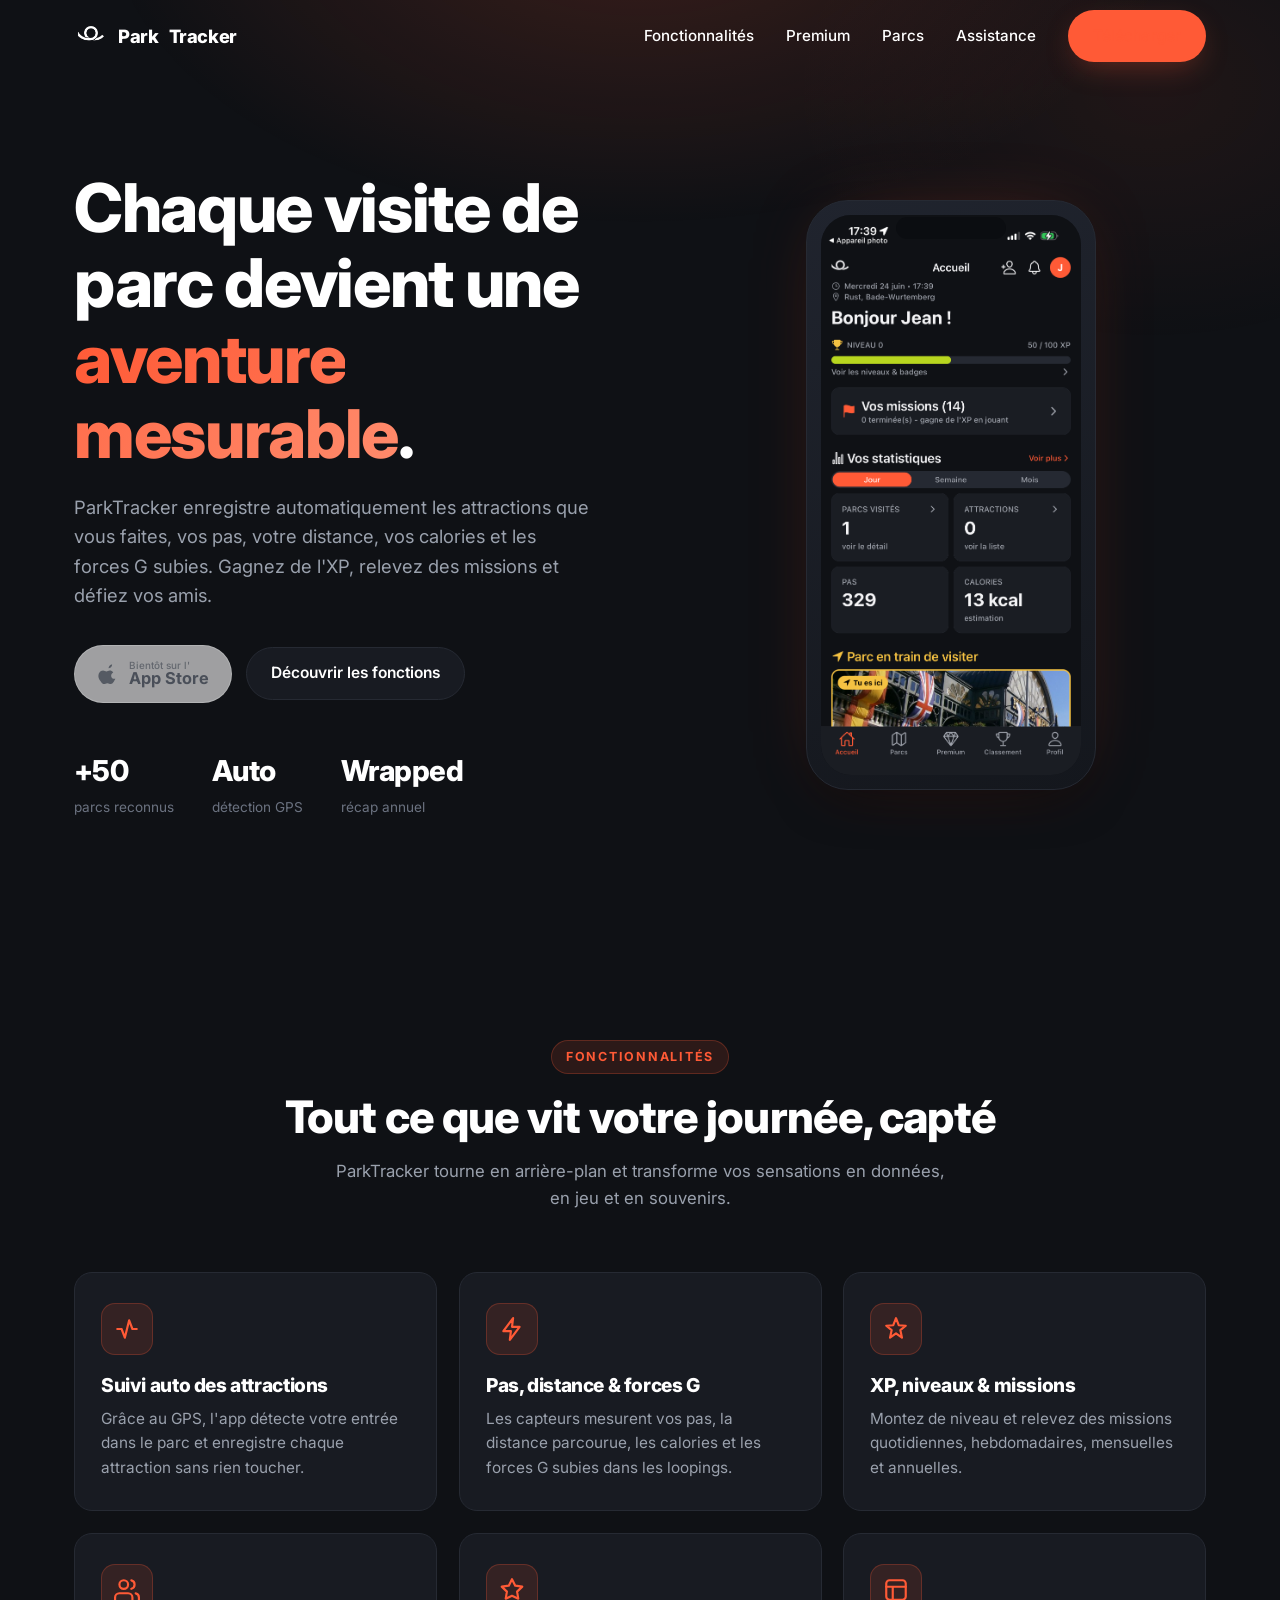
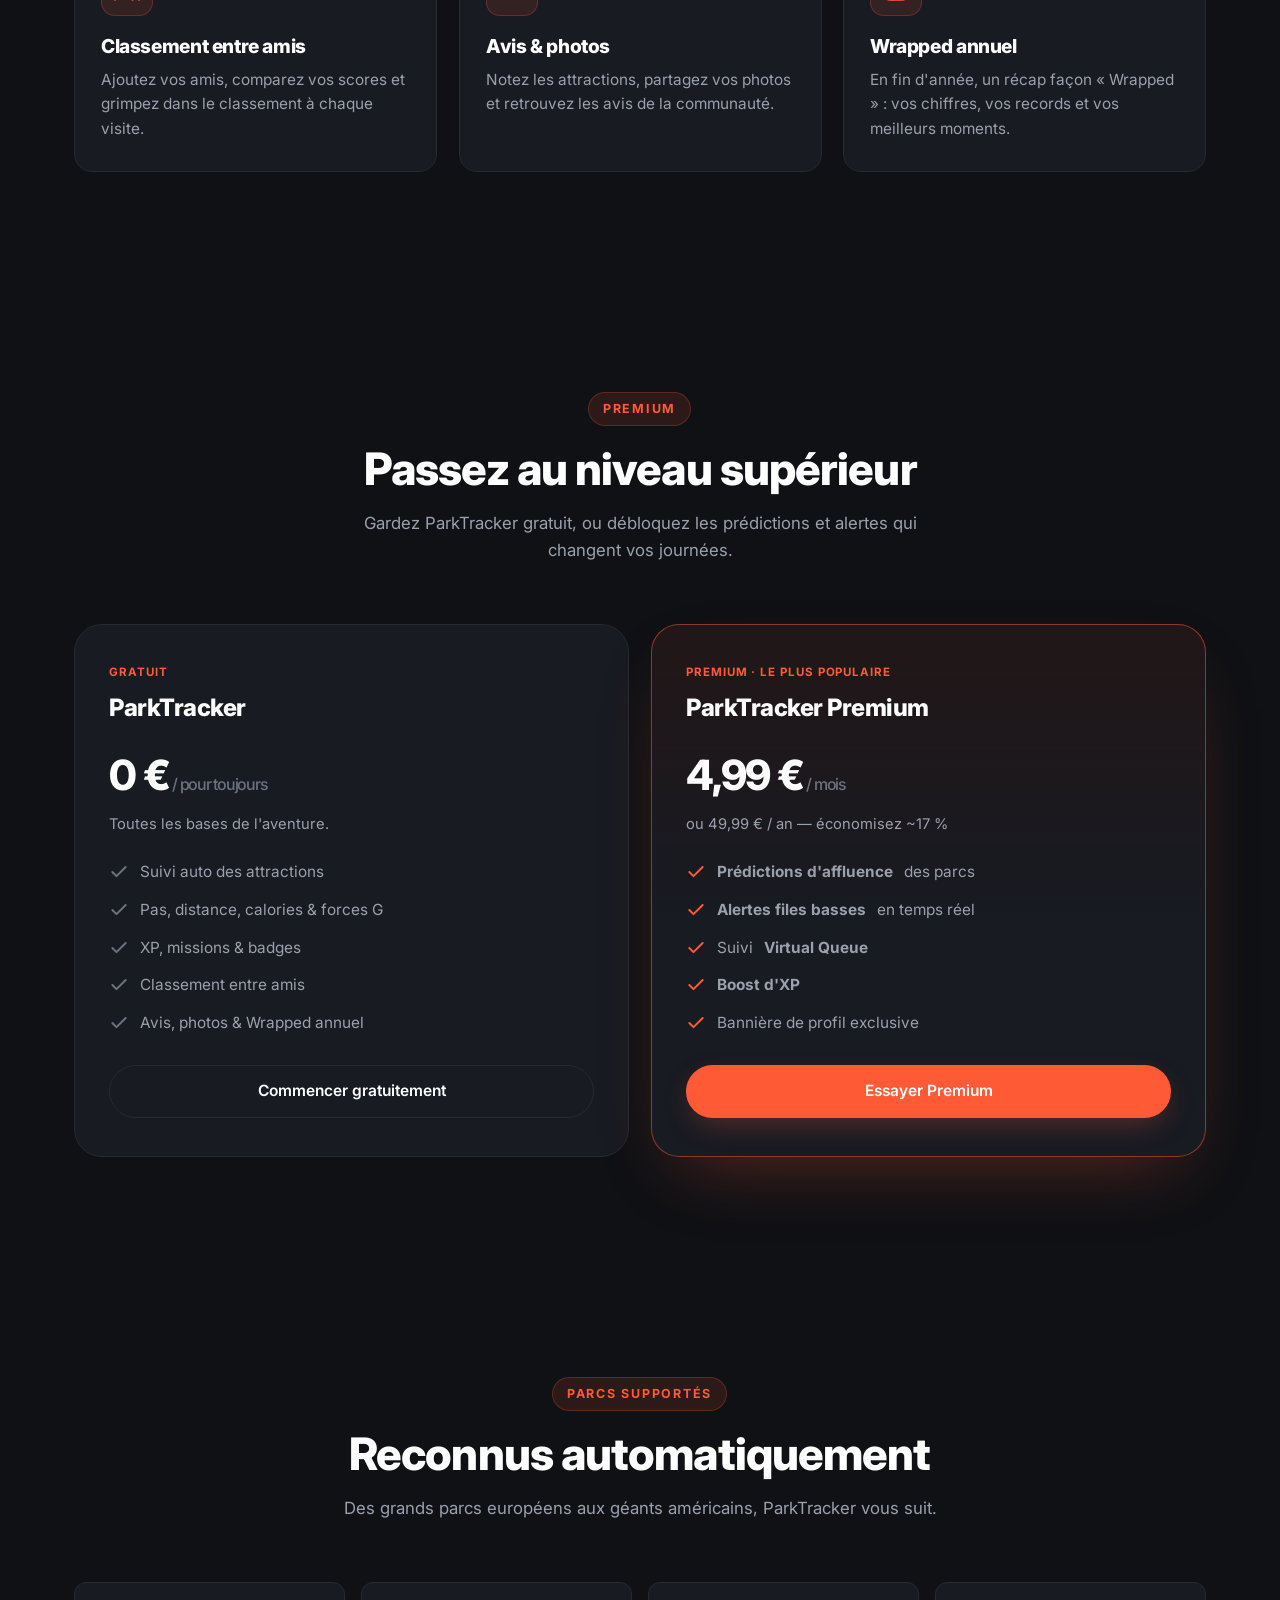
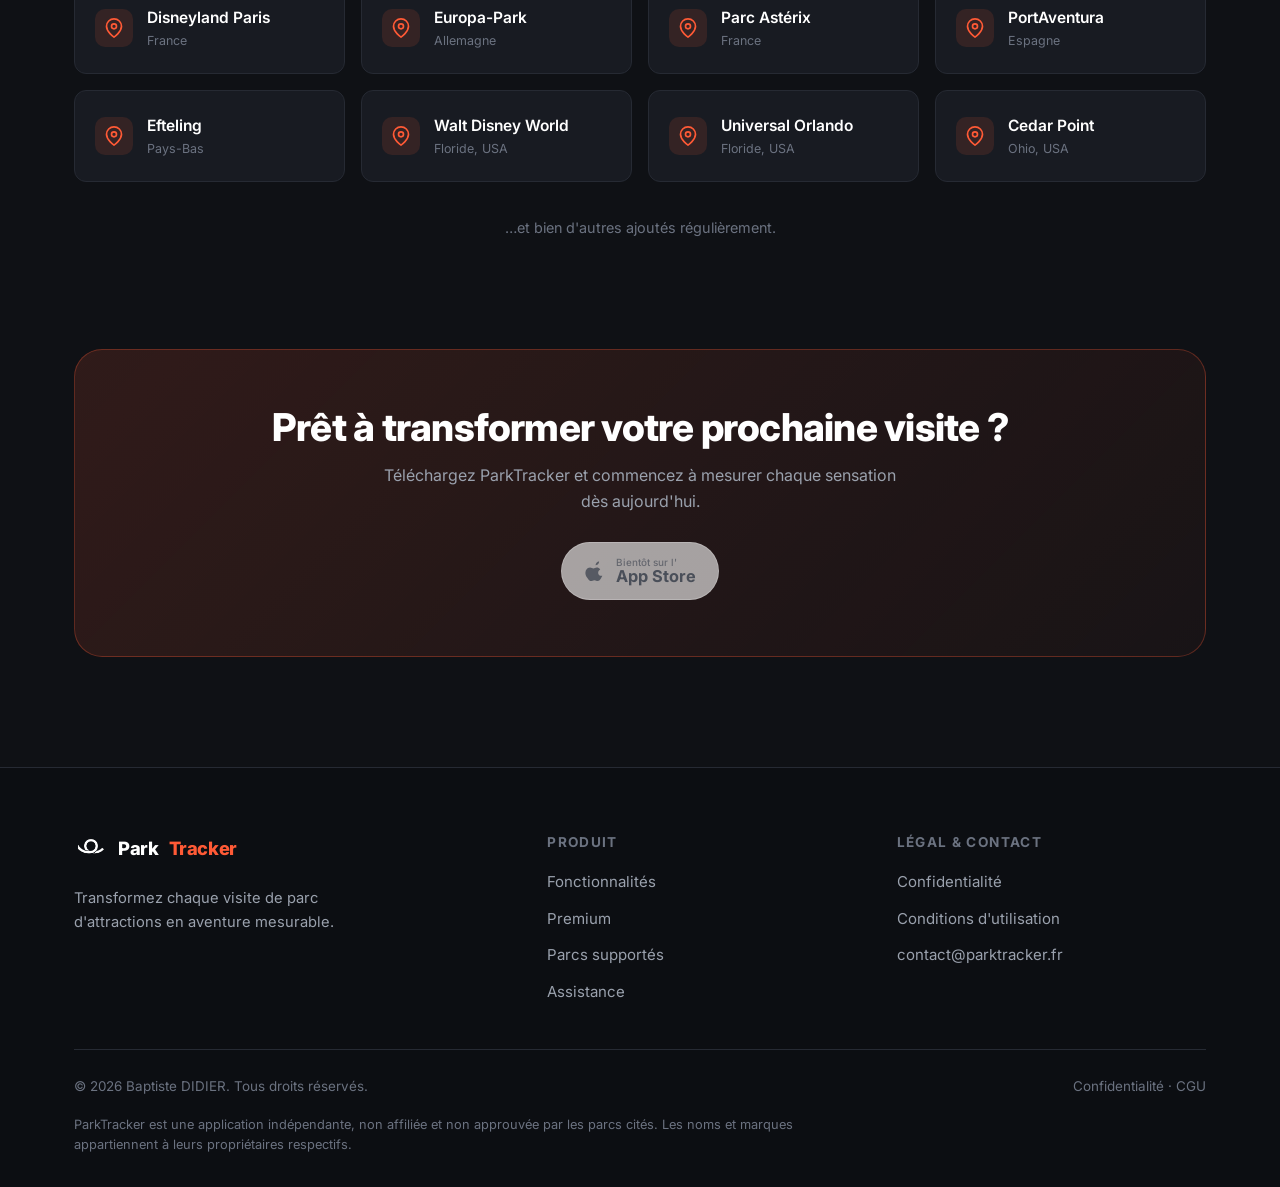
==== index.html @ eabfbf49 "Titre onglet + centrage logo nav" ====
<!DOCTYPE html>
<html lang="fr">
<head>
  <meta charset="UTF-8" />
  <meta name="viewport" content="width=device-width, initial-scale=1.0" />
  <title>ParkTracker</title>
  <meta name="description" content="ParkTracker enregistre automatiquement vos attractions, pas, distance, calories et forces G. XP, missions, classement entre amis, badges et récap annuel Wrapped." />
  <meta name="theme-color" content="#0F1115" />
  <link rel="icon" type="image/png" href="/assets/logo-dark-bg.png" />
  <link rel="preconnect" href="https://fonts.googleapis.com" />
  <link rel="preconnect" href="https://fonts.gstatic.com" crossorigin />
  <link href="https://fonts.googleapis.com/css2?family=Inter:wght@400;500;600;700;800&display=swap" rel="stylesheet" />
  <link rel="stylesheet" href="/css/style.css" />

  <!-- Open Graph -->
  <meta property="og:title" content="ParkTracker" />
  <meta property="og:description" content="Transformez chaque visite de parc d'attractions en aventure mesurable." />
  <meta property="og:type" content="website" />
</head>
<body>

  <!-- ===================== HEADER ===================== -->
  <header class="site-header">
    <div class="container nav">
      <a href="/" class="brand" aria-label="ParkTracker — accueil">
        <span class="logo">
          <img src="/assets/logo-mark.png" alt="" width="34" height="34" />
        </span>
        Park<span class="accent">Tracker</span>
      </a>

      <nav>
        <ul class="nav-links" id="navLinks">
          <li><a href="/#features">Fonctionnalités</a></li>
          <li><a href="/#premium">Premium</a></li>
          <li><a href="/#parks">Parcs</a></li>
          <li><a href="/assistance">Assistance</a></li>
          <li>
            <a href="#download" class="btn btn-primary nav-cta">Télécharger</a>
          </li>
        </ul>
      </nav>

      <button class="nav-toggle" id="navToggle" aria-label="Menu" aria-expanded="false" aria-controls="navLinks">
        <span></span><span></span><span></span>
      </button>
    </div>
  </header>

  <main>
    <!-- ===================== HERO ===================== -->
    <section class="hero" id="download">
      <div class="container hero-grid">
        <div class="hero-copy">
          <h1 class="reveal">
            Chaque visite de parc devient une
            <span class="grad">aventure mesurable</span>.
          </h1>
          <p class="lead reveal" data-delay="2">
            ParkTracker enregistre automatiquement les attractions que vous faites,
            vos pas, votre distance, vos calories et les forces&nbsp;G subies.
            Gagnez de l'XP, relevez des missions et défiez vos amis.
          </p>
          <div class="hero-actions reveal" data-delay="3">
            <span class="btn btn-store btn-disabled" aria-disabled="true" role="button" aria-label="Bientôt disponible sur l'App Store">
              <svg viewBox="0 0 24 24" fill="currentColor" aria-hidden="true">
                <path d="M16.5 1.5c.1 1-.3 2-1 2.8-.7.8-1.8 1.4-2.8 1.3-.1-1 .4-2 1-2.7.7-.8 1.9-1.4 2.8-1.4zM20 17.2c-.5 1.2-.8 1.7-1.4 2.7-.9 1.4-2.1 3.1-3.7 3.1-1.4 0-1.7-.9-3.6-.9-1.8 0-2.2.9-3.6.9-1.5 0-2.7-1.5-3.6-2.9C1.2 17.4.9 13 2.5 10.7c1-1.5 2.6-2.4 4.1-2.4 1.5 0 2.5 1 3.7 1 1.2 0 1.9-1 3.7-1 1.3 0 2.7.7 3.7 2-3.3 1.8-2.7 6.4.3 6.9z"/>
              </svg>
              <span class="store-text">
                <small>Bientôt sur l'</small>
                <strong>App Store</strong>
              </span>
            </span>
            <a href="#features" class="btn btn-ghost">Découvrir les fonctions</a>
          </div>

          <div class="hero-stats reveal" data-delay="4">
            <div class="stat"><strong>+50</strong><span>parcs reconnus</span></div>
            <div class="stat"><strong>Auto</strong><span>détection GPS</span></div>
            <div class="stat"><strong>Wrapped</strong><span>récap annuel</span></div>
          </div>
        </div>

        <div class="hero-visual reveal" data-delay="2">
          <div class="phone" data-parallax>
            <div class="phone-screen has-img">
              <img src="/assets/accueil_image.png" alt="Écran d'accueil de l'application ParkTracker" />
            </div>
          </div>
        </div>
      </div>
    </section>

    <!-- ===================== FONCTIONNALITÉS ===================== -->
    <section class="section" id="features">
      <div class="container">
        <div class="section-head">
          <span class="eyebrow reveal">Fonctionnalités</span>
          <h2 class="section-title reveal" data-delay="1">Tout ce que vit votre journée, capté</h2>
          <p class="section-subtitle reveal" data-delay="2">
            ParkTracker tourne en arrière-plan et transforme vos sensations en données,
            en jeu et en souvenirs.
          </p>
        </div>

        <div class="features-grid">
          <!-- Carte 1 -->
          <article class="feature-card reveal">
            <div class="feature-icon">
              <svg viewBox="0 0 24 24" fill="none" stroke-width="2" stroke-linecap="round" stroke-linejoin="round"><path d="M3 12h4l3 8 4-16 3 8h4"/></svg>
            </div>
            <h3>Suivi auto des attractions</h3>
            <p>Grâce au GPS, l'app détecte votre entrée dans le parc et enregistre chaque attraction sans rien toucher.</p>
          </article>

          <!-- Carte 2 -->
          <article class="feature-card reveal" data-delay="1">
            <div class="feature-icon">
              <svg viewBox="0 0 24 24" fill="none" stroke-width="2" stroke-linecap="round" stroke-linejoin="round"><path d="M13 2 4 14h7l-1 8 9-12h-7l1-8z"/></svg>
            </div>
            <h3>Pas, distance &amp; forces G</h3>
            <p>Les capteurs mesurent vos pas, la distance parcourue, les calories et les forces G subies dans les loopings.</p>
          </article>

          <!-- Carte 3 -->
          <article class="feature-card reveal" data-delay="2">
            <div class="feature-icon">
              <svg viewBox="0 0 24 24" fill="none" stroke-width="2" stroke-linecap="round" stroke-linejoin="round"><path d="M12 2l2.5 6.5L21 9l-5 4 1.5 7L12 16l-5.5 4L8 13 3 9l6.5-.5z"/></svg>
            </div>
            <h3>XP, niveaux &amp; missions</h3>
            <p>Montez de niveau et relevez des missions quotidiennes, hebdomadaires, mensuelles et annuelles.</p>
          </article>

          <!-- Carte 4 -->
          <article class="feature-card reveal" data-delay="1">
            <div class="feature-icon">
              <svg viewBox="0 0 24 24" fill="none" stroke-width="2" stroke-linecap="round" stroke-linejoin="round"><path d="M17 21v-2a4 4 0 0 0-4-4H5a4 4 0 0 0-4 4v2"/><circle cx="9" cy="7" r="4"/><path d="M23 21v-2a4 4 0 0 0-3-3.87M16 3.13a4 4 0 0 1 0 7.75"/></svg>
            </div>
            <h3>Classement entre amis</h3>
            <p>Ajoutez vos amis, comparez vos scores et grimpez dans le classement à chaque visite.</p>
          </article>

          <!-- Carte 5 -->
          <article class="feature-card reveal" data-delay="2">
            <div class="feature-icon">
              <svg viewBox="0 0 24 24" fill="none" stroke-width="2" stroke-linecap="round" stroke-linejoin="round"><path d="M12 17.3 6.2 20l1.1-6.5L2.5 8.9l6.5-.9L12 2l3 6 6.5.9-4.8 4.6 1.1 6.5z"/></svg>
            </div>
            <h3>Avis &amp; photos</h3>
            <p>Notez les attractions, partagez vos photos et retrouvez les avis de la communauté.</p>
          </article>

          <!-- Carte 6 -->
          <article class="feature-card reveal" data-delay="3">
            <div class="feature-icon">
              <svg viewBox="0 0 24 24" fill="none" stroke-width="2" stroke-linecap="round" stroke-linejoin="round"><rect x="3" y="3" width="18" height="18" rx="3"/><path d="M3 9h18M9 21V9"/></svg>
            </div>
            <h3>Wrapped annuel</h3>
            <p>En fin d'année, un récap façon « Wrapped » : vos chiffres, vos records et vos meilleurs moments.</p>
          </article>
        </div>
      </div>
    </section>

    <!-- ===================== PREMIUM ===================== -->
    <section class="section premium" id="premium">
      <div class="container">
        <div class="section-head">
          <span class="eyebrow reveal">Premium</span>
          <h2 class="section-title reveal" data-delay="1">Passez au niveau supérieur</h2>
          <p class="section-subtitle reveal" data-delay="2">
            Gardez ParkTracker gratuit, ou débloquez les prédictions et alertes
            qui changent vos journées.
          </p>
        </div>

        <div class="premium-grid">
          <!-- Gratuit -->
          <div class="plan basic reveal">
            <span class="plan-tag">Gratuit</span>
            <h3>ParkTracker</h3>
            <div class="price">0 €<span> / pour toujours</span></div>
            <p class="price-alt">Toutes les bases de l'aventure.</p>
            <ul>
              <li><svg viewBox="0 0 24 24" fill="none" stroke-width="2.4" stroke-linecap="round" stroke-linejoin="round"><path d="M20 6 9 17l-5-5"/></svg> Suivi auto des attractions</li>
              <li><svg viewBox="0 0 24 24" fill="none" stroke-width="2.4" stroke-linecap="round" stroke-linejoin="round"><path d="M20 6 9 17l-5-5"/></svg> Pas, distance, calories &amp; forces G</li>
              <li><svg viewBox="0 0 24 24" fill="none" stroke-width="2.4" stroke-linecap="round" stroke-linejoin="round"><path d="M20 6 9 17l-5-5"/></svg> XP, missions &amp; badges</li>
              <li><svg viewBox="0 0 24 24" fill="none" stroke-width="2.4" stroke-linecap="round" stroke-linejoin="round"><path d="M20 6 9 17l-5-5"/></svg> Classement entre amis</li>
              <li><svg viewBox="0 0 24 24" fill="none" stroke-width="2.4" stroke-linecap="round" stroke-linejoin="round"><path d="M20 6 9 17l-5-5"/></svg> Avis, photos &amp; Wrapped annuel</li>
            </ul>
            <a href="#download" class="btn btn-ghost">Commencer gratuitement</a>
          </div>

          <!-- Premium -->
          <div class="plan featured reveal" data-delay="1">
            <span class="plan-tag">Premium · le plus populaire</span>
            <h3>ParkTracker Premium</h3>
            <div class="price">4,99 €<span> / mois</span></div>
            <p class="price-alt">ou 49,99 € / an — économisez ~17 %</p>
            <ul>
              <li><svg viewBox="0 0 24 24" fill="none" stroke-width="2.4" stroke-linecap="round" stroke-linejoin="round"><path d="M20 6 9 17l-5-5"/></svg> <strong>Prédictions d'affluence</strong> des parcs</li>
              <li><svg viewBox="0 0 24 24" fill="none" stroke-width="2.4" stroke-linecap="round" stroke-linejoin="round"><path d="M20 6 9 17l-5-5"/></svg> <strong>Alertes files basses</strong> en temps réel</li>
              <li><svg viewBox="0 0 24 24" fill="none" stroke-width="2.4" stroke-linecap="round" stroke-linejoin="round"><path d="M20 6 9 17l-5-5"/></svg> Suivi <strong>Virtual Queue</strong></li>
              <li><svg viewBox="0 0 24 24" fill="none" stroke-width="2.4" stroke-linecap="round" stroke-linejoin="round"><path d="M20 6 9 17l-5-5"/></svg> <strong>Boost d'XP</strong></li>
              <li><svg viewBox="0 0 24 24" fill="none" stroke-width="2.4" stroke-linecap="round" stroke-linejoin="round"><path d="M20 6 9 17l-5-5"/></svg> Bannière de profil exclusive</li>
            </ul>
            <a href="#download" class="btn btn-primary">Essayer Premium</a>
          </div>
        </div>
      </div>
    </section>

    <!-- ===================== PARCS ===================== -->
    <section class="section" id="parks">
      <div class="container">
        <div class="section-head">
          <span class="eyebrow reveal">Parcs supportés</span>
          <h2 class="section-title reveal" data-delay="1">Reconnus automatiquement</h2>
          <p class="section-subtitle reveal" data-delay="2">
            Des grands parcs européens aux géants américains, ParkTracker vous suit.
          </p>
        </div>

        <div class="parks-grid">
          <div class="park-card reveal"><span class="pin"><svg viewBox="0 0 24 24" fill="none" stroke-width="2" stroke-linecap="round" stroke-linejoin="round"><path d="M21 10c0 7-9 13-9 13S3 17 3 10a9 9 0 0 1 18 0z"/><circle cx="12" cy="10" r="3"/></svg></span><span><strong>Disneyland Paris</strong><small>France</small></span></div>
          <div class="park-card reveal" data-delay="1"><span class="pin"><svg viewBox="0 0 24 24" fill="none" stroke-width="2" stroke-linecap="round" stroke-linejoin="round"><path d="M21 10c0 7-9 13-9 13S3 17 3 10a9 9 0 0 1 18 0z"/><circle cx="12" cy="10" r="3"/></svg></span><span><strong>Europa-Park</strong><small>Allemagne</small></span></div>
          <div class="park-card reveal" data-delay="2"><span class="pin"><svg viewBox="0 0 24 24" fill="none" stroke-width="2" stroke-linecap="round" stroke-linejoin="round"><path d="M21 10c0 7-9 13-9 13S3 17 3 10a9 9 0 0 1 18 0z"/><circle cx="12" cy="10" r="3"/></svg></span><span><strong>Parc Astérix</strong><small>France</small></span></div>
          <div class="park-card reveal" data-delay="3"><span class="pin"><svg viewBox="0 0 24 24" fill="none" stroke-width="2" stroke-linecap="round" stroke-linejoin="round"><path d="M21 10c0 7-9 13-9 13S3 17 3 10a9 9 0 0 1 18 0z"/><circle cx="12" cy="10" r="3"/></svg></span><span><strong>PortAventura</strong><small>Espagne</small></span></div>
          <div class="park-card reveal"><span class="pin"><svg viewBox="0 0 24 24" fill="none" stroke-width="2" stroke-linecap="round" stroke-linejoin="round"><path d="M21 10c0 7-9 13-9 13S3 17 3 10a9 9 0 0 1 18 0z"/><circle cx="12" cy="10" r="3"/></svg></span><span><strong>Efteling</strong><small>Pays-Bas</small></span></div>
          <div class="park-card reveal" data-delay="1"><span class="pin"><svg viewBox="0 0 24 24" fill="none" stroke-width="2" stroke-linecap="round" stroke-linejoin="round"><path d="M21 10c0 7-9 13-9 13S3 17 3 10a9 9 0 0 1 18 0z"/><circle cx="12" cy="10" r="3"/></svg></span><span><strong>Walt Disney World</strong><small>Floride, USA</small></span></div>
          <div class="park-card reveal" data-delay="2"><span class="pin"><svg viewBox="0 0 24 24" fill="none" stroke-width="2" stroke-linecap="round" stroke-linejoin="round"><path d="M21 10c0 7-9 13-9 13S3 17 3 10a9 9 0 0 1 18 0z"/><circle cx="12" cy="10" r="3"/></svg></span><span><strong>Universal Orlando</strong><small>Floride, USA</small></span></div>
          <div class="park-card reveal" data-delay="3"><span class="pin"><svg viewBox="0 0 24 24" fill="none" stroke-width="2" stroke-linecap="round" stroke-linejoin="round"><path d="M21 10c0 7-9 13-9 13S3 17 3 10a9 9 0 0 1 18 0z"/><circle cx="12" cy="10" r="3"/></svg></span><span><strong>Cedar Point</strong><small>Ohio, USA</small></span></div>
        </div>
        <p class="parks-note reveal">…et bien d'autres ajoutés régulièrement.</p>
      </div>
    </section>

    <!-- ===================== CTA ===================== -->
    <section class="section" style="padding-top:0;">
      <div class="container">
        <div class="cta-band reveal">
          <h2>Prêt à transformer votre prochaine visite&nbsp;?</h2>
          <p>Téléchargez ParkTracker et commencez à mesurer chaque sensation dès aujourd'hui.</p>
          <span class="btn btn-store btn-disabled" style="margin:0 auto;" aria-disabled="true" role="button" aria-label="Bientôt disponible sur l'App Store">
            <svg viewBox="0 0 24 24" fill="currentColor" aria-hidden="true"><path d="M16.5 1.5c.1 1-.3 2-1 2.8-.7.8-1.8 1.4-2.8 1.3-.1-1 .4-2 1-2.7.7-.8 1.9-1.4 2.8-1.4zM20 17.2c-.5 1.2-.8 1.7-1.4 2.7-.9 1.4-2.1 3.1-3.7 3.1-1.4 0-1.7-.9-3.6-.9-1.8 0-2.2.9-3.6.9-1.5 0-2.7-1.5-3.6-2.9C1.2 17.4.9 13 2.5 10.7c1-1.5 2.6-2.4 4.1-2.4 1.5 0 2.5 1 3.7 1 1.2 0 1.9-1 3.7-1 1.3 0 2.7.7 3.7 2-3.3 1.8-2.7 6.4.3 6.9z"/></svg>
            <span class="store-text"><small>Bientôt sur l'</small><strong>App Store</strong></span>
          </span>
        </div>
      </div>
    </section>
  </main>

  <!-- ===================== FOOTER ===================== -->
  <footer class="site-footer">
    <div class="container">
      <div class="footer-grid">
        <div class="footer-brand">
          <a href="/" class="brand">
            <span class="logo"><img src="/assets/logo-mark.png" alt="" width="34" height="34" /></span>
            Park<span class="accent">Tracker</span>
          </a>
          <p>Transformez chaque visite de parc d'attractions en aventure mesurable.</p>
        </div>
        <div class="footer-col">
          <h4>Produit</h4>
          <ul>
            <li><a href="/#features">Fonctionnalités</a></li>
            <li><a href="/#premium">Premium</a></li>
            <li><a href="/#parks">Parcs supportés</a></li>
            <li><a href="/assistance">Assistance</a></li>
          </ul>
        </div>
        <div class="footer-col">
          <h4>Légal &amp; contact</h4>
          <ul>
            <li><a href="/confidentialite">Confidentialité</a></li>
            <li><a href="/cgu">Conditions d'utilisation</a></li>
            <li><a href="mailto:contact@parktracker.fr">contact@parktracker.fr</a></li>
          </ul>
        </div>
      </div>

      <div class="footer-bottom">
        <small>© <span data-year>2026</span> Baptiste DIDIER. Tous droits réservés.</small>
        <small><a href="/confidentialite">Confidentialité</a> · <a href="/cgu">CGU</a></small>
      </div>

      <p class="disclaimer">
        ParkTracker est une application indépendante, non affiliée et non approuvée
        par les parcs cités. Les noms et marques appartiennent à leurs propriétaires
        respectifs.
      </p>
    </div>
  </footer>

  <script src="/js/main.js"></script>
</body>
</html>
---- css/style.css ----
/* ===========================================================
   ParkTracker — Feuille de style partagée
   Thème sombre, accent orange, design premium épuré
   =========================================================== */

:root {
  --bg: #0F1115;
  --surface: #181B22;
  --surface-2: #1E222B;
  --border: #262A33;
  --accent: #FF5A36;
  --accent-soft: rgba(255, 90, 54, 0.12);
  --accent-glow: rgba(255, 90, 54, 0.35);
  --text: #FFFFFF;
  --text-muted: #9AA1AD;
  --text-dim: #6B7280;
  --radius: 18px;
  --radius-sm: 12px;
  --radius-lg: 28px;
  --shadow: 0 20px 50px -20px rgba(0, 0, 0, 0.6);
  --maxw: 1180px;
  --font: "Inter", -apple-system, BlinkMacSystemFont, "Segoe UI", Roboto,
    Helvetica, Arial, sans-serif;
  --ease: cubic-bezier(0.22, 1, 0.36, 1);
}

/* ---------- Reset ---------- */
*,
*::before,
*::after {
  box-sizing: border-box;
  margin: 0;
  padding: 0;
}

html {
  scroll-behavior: smooth;
  -webkit-text-size-adjust: 100%;
}

body {
  font-family: var(--font);
  background: var(--bg);
  color: var(--text);
  line-height: 1.6;
  overflow-x: hidden;
  -webkit-font-smoothing: antialiased;
  text-rendering: optimizeLegibility;
}

/* Halo d'ambiance en fond */
body::before {
  content: "";
  position: fixed;
  inset: 0;
  background:
    radial-gradient(60% 50% at 50% -10%, rgba(255, 90, 54, 0.18), transparent 70%),
    radial-gradient(40% 40% at 90% 10%, rgba(255, 90, 54, 0.07), transparent 70%);
  pointer-events: none;
  z-index: 0;
}

img {
  max-width: 100%;
  display: block;
}

a {
  color: inherit;
  text-decoration: none;
}

ul {
  list-style: none;
}

/* ---------- Conteneur ---------- */
.container {
  width: 100%;
  max-width: var(--maxw);
  margin: 0 auto;
  padding: 0 24px;
  position: relative;
  z-index: 1;
}

/* ---------- Typographie ---------- */
h1,
h2,
h3 {
  line-height: 1.12;
  letter-spacing: -0.02em;
  font-weight: 800;
}

.eyebrow {
  display: inline-block;
  font-size: 0.78rem;
  font-weight: 700;
  letter-spacing: 0.14em;
  text-transform: uppercase;
  color: var(--accent);
  background: var(--accent-soft);
  border: 1px solid rgba(255, 90, 54, 0.25);
  padding: 6px 14px;
  border-radius: 999px;
  margin-bottom: 18px;
}

.section-title {
  font-size: clamp(1.8rem, 4vw, 2.8rem);
  margin-bottom: 16px;
}

.section-subtitle {
  color: var(--text-muted);
  font-size: 1.05rem;
  max-width: 620px;
}

.section {
  padding: 110px 0;
  position: relative;
}

.section-head {
  text-align: center;
  margin: 0 auto 60px;
  display: flex;
  flex-direction: column;
  align-items: center;
}

.section-head .section-subtitle {
  margin: 0 auto;
}

/* ---------- Header ---------- */
.site-header {
  position: fixed;
  top: 0;
  left: 0;
  right: 0;
  z-index: 100;
  transition: background 0.4s var(--ease), border-color 0.4s var(--ease),
    backdrop-filter 0.4s var(--ease);
  border-bottom: 1px solid transparent;
}

.site-header.scrolled {
  background: rgba(15, 17, 21, 0.72);
  backdrop-filter: blur(16px);
  -webkit-backdrop-filter: blur(16px);
  border-bottom: 1px solid var(--border);
}

.nav {
  display: flex;
  align-items: center;
  justify-content: space-between;
  height: 72px;
}

.brand {
  display: inline-flex;
  align-items: center;
  gap: 10px;
  font-weight: 800;
  font-size: 1.15rem;
  letter-spacing: -0.02em;
  line-height: 1;
}

.brand .logo {
  width: 34px;
  height: 34px;
  display: flex;
  align-items: center;
  justify-content: center;
  flex-shrink: 0;
}

.brand .logo svg,
.brand .logo img {
  width: 100%;
  height: 100%;
  object-fit: contain;
  display: block;
}

.brand .accent {
  color: var(--accent);
}

.nav-links {
  display: flex;
  align-items: center;
  gap: 32px;
}

.nav-links a {
  font-size: 0.95rem;
  color: var(--text);
  font-weight: 500;
  transition: color 0.25s var(--ease);
}

.nav-links a:hover,
.nav-links a.active {
  color: var(--accent);
}

/* Marque dans la barre de nav : tout en blanc */
.site-header .brand,
.site-header .brand .accent {
  color: var(--text);
}

.nav-cta {
  display: inline-flex;
  align-items: center;
  gap: 8px;
}

.nav-toggle {
  display: none;
  flex-direction: column;
  gap: 5px;
  background: none;
  border: 0;
  cursor: pointer;
  padding: 8px;
}

.nav-toggle span {
  width: 24px;
  height: 2px;
  background: var(--text);
  border-radius: 2px;
  transition: transform 0.3s var(--ease), opacity 0.3s var(--ease);
}

.nav-toggle.open span:nth-child(1) {
  transform: translateY(7px) rotate(45deg);
}
.nav-toggle.open span:nth-child(2) {
  opacity: 0;
}
.nav-toggle.open span:nth-child(3) {
  transform: translateY(-7px) rotate(-45deg);
}

/* ---------- Boutons ---------- */
.btn {
  display: inline-flex;
  align-items: center;
  justify-content: center;
  gap: 10px;
  padding: 13px 24px;
  border-radius: 999px;
  font-weight: 600;
  font-size: 0.97rem;
  cursor: pointer;
  border: 1px solid transparent;
  transition: transform 0.25s var(--ease), box-shadow 0.3s var(--ease),
    background 0.25s var(--ease), border-color 0.25s var(--ease);
  white-space: nowrap;
}

.btn-primary {
  background: var(--accent);
  color: #fff;
  box-shadow: 0 10px 30px -8px var(--accent-glow);
}

.btn-primary:hover {
  transform: translateY(-2px);
  box-shadow: 0 16px 40px -10px var(--accent-glow);
}

.btn-ghost {
  background: var(--surface);
  border-color: var(--border);
  color: var(--text);
}

.btn-ghost:hover {
  transform: translateY(-2px);
  border-color: #3a3f4b;
  background: var(--surface-2);
}

.btn-store {
  background: #fff;
  color: #0a0a0a;
  padding: 14px 22px;
}

.btn-store:hover {
  transform: translateY(-2px);
  box-shadow: 0 16px 40px -12px rgba(255, 255, 255, 0.25);
}

/* Bouton désactivé (App Store : bientôt disponible) */
.btn-disabled {
  background: rgba(255, 255, 255, 0.6);
  color: #4a4f59;
  border-color: rgba(255, 255, 255, 0.2);
  cursor: not-allowed;
  box-shadow: none;
  pointer-events: none;
  position: relative;
}
.btn-disabled svg {
  fill: #4a4f59;
  opacity: 0.85;
}
.btn-disabled .store-text small,
.btn-disabled .store-text strong {
  color: #4a4f59;
}

.btn-store svg {
  width: 22px;
  height: 22px;
}

.btn-store .store-text {
  display: flex;
  flex-direction: column;
  align-items: flex-start;
  line-height: 1.05;
}
.btn-store .store-text small {
  font-size: 0.62rem;
  font-weight: 500;
  opacity: 0.7;
}
.btn-store .store-text strong {
  font-size: 1.02rem;
  font-weight: 700;
}

/* ---------- Hero ---------- */
.hero {
  position: relative;
  padding: 170px 0 110px;
  overflow: hidden;
}

.hero-grid {
  display: grid;
  grid-template-columns: 1.05fr 0.95fr;
  gap: 56px;
  align-items: center;
}

.hero h1 {
  font-size: clamp(2.4rem, 6vw, 4.2rem);
  margin-bottom: 22px;
}

.hero h1 .grad {
  background: linear-gradient(120deg, var(--accent), #ff8a6b);
  -webkit-background-clip: text;
  background-clip: text;
  -webkit-text-fill-color: transparent;
}

.hero p.lead {
  font-size: 1.15rem;
  color: var(--text-muted);
  max-width: 540px;
  margin-bottom: 34px;
}

.hero-actions {
  display: flex;
  flex-wrap: wrap;
  gap: 14px;
  align-items: center;
}

.hero-stats {
  display: flex;
  gap: 38px;
  margin-top: 46px;
  flex-wrap: wrap;
}

.hero-stats .stat strong {
  display: block;
  font-size: 1.8rem;
  font-weight: 800;
  letter-spacing: -0.02em;
}
.hero-stats .stat span {
  font-size: 0.85rem;
  color: var(--text-dim);
}

/* Mockup téléphone */
.hero-visual {
  display: flex;
  justify-content: center;
  perspective: 1200px;
}

.phone {
  position: relative;
  width: 290px;
  height: 590px;
  background: linear-gradient(160deg, #20242e, #14171d);
  border: 1px solid var(--border);
  border-radius: 42px;
  padding: 14px;
  box-shadow: var(--shadow), 0 0 80px -30px var(--accent-glow);
  will-change: transform;
}

.phone::before {
  content: "";
  position: absolute;
  top: 16px;
  left: 50%;
  transform: translateX(-50%);
  width: 110px;
  height: 22px;
  background: #0b0d11;
  border-radius: 999px;
  z-index: 3;
}

.phone-screen {
  width: 100%;
  height: 100%;
  background: radial-gradient(120% 80% at 50% 0%, #1b1f28, #0d0f14);
  border-radius: 30px;
  overflow: hidden;
  position: relative;
  display: flex;
  flex-direction: column;
  padding: 48px 18px 18px;
  gap: 14px;
}

/* Capture d'écran d'accueil affichée dans le téléphone */
.phone-screen.has-img {
  padding: 0;
}
.phone-screen.has-img img {
  width: 100%;
  height: 100%;
  object-fit: cover;
  object-position: top center;
}

.phone-card {
  background: var(--surface);
  border: 1px solid var(--border);
  border-radius: 16px;
  padding: 14px;
}

.phone-card .row {
  display: flex;
  align-items: center;
  justify-content: space-between;
}

.phone-xp-bar {
  height: 8px;
  border-radius: 999px;
  background: #2a2f3a;
  margin-top: 10px;
  overflow: hidden;
}
.phone-xp-bar i {
  display: block;
  height: 100%;
  width: 72%;
  background: linear-gradient(90deg, var(--accent), #ff8a6b);
  border-radius: 999px;
}

.phone-metrics {
  display: grid;
  grid-template-columns: 1fr 1fr;
  gap: 10px;
}
.phone-metric {
  background: var(--surface);
  border: 1px solid var(--border);
  border-radius: 14px;
  padding: 12px;
}
.phone-metric strong {
  font-size: 1.3rem;
  display: block;
}
.phone-metric span {
  font-size: 0.72rem;
  color: var(--text-dim);
}
.phone-metric .accent {
  color: var(--accent);
}

.phone-badge {
  font-size: 0.7rem;
  color: var(--text-muted);
}
.phone small.muted {
  font-size: 0.72rem;
  color: var(--text-dim);
}

/* ---------- Cartes fonctionnalités ---------- */
.features-grid {
  display: grid;
  grid-template-columns: repeat(3, 1fr);
  gap: 22px;
}

.feature-card {
  background: var(--surface);
  border: 1px solid var(--border);
  border-radius: var(--radius);
  padding: 30px 26px;
  position: relative;
  overflow: hidden;
  transition: transform 0.4s var(--ease), border-color 0.4s var(--ease),
    box-shadow 0.4s var(--ease);
}

.feature-card::after {
  content: "";
  position: absolute;
  inset: 0;
  background: radial-gradient(
    120% 80% at 0% 0%,
    var(--accent-soft),
    transparent 60%
  );
  opacity: 0;
  transition: opacity 0.4s var(--ease);
}

.feature-card:hover {
  transform: translateY(-6px);
  border-color: rgba(255, 90, 54, 0.4);
  box-shadow: var(--shadow);
}
.feature-card:hover::after {
  opacity: 1;
}

.feature-icon {
  width: 52px;
  height: 52px;
  border-radius: 14px;
  display: grid;
  place-items: center;
  background: var(--accent-soft);
  border: 1px solid rgba(255, 90, 54, 0.25);
  margin-bottom: 20px;
  position: relative;
  z-index: 1;
}
.feature-icon svg {
  width: 26px;
  height: 26px;
  stroke: var(--accent);
}

.feature-card h3 {
  font-size: 1.2rem;
  margin-bottom: 10px;
  position: relative;
  z-index: 1;
}
.feature-card p {
  color: var(--text-muted);
  font-size: 0.96rem;
  position: relative;
  z-index: 1;
}

/* ---------- Premium ---------- */
.premium {
  position: relative;
}

.premium-grid {
  display: grid;
  grid-template-columns: 1fr 1fr;
  gap: 22px;
  align-items: stretch;
}

.plan {
  background: var(--surface);
  border: 1px solid var(--border);
  border-radius: var(--radius-lg);
  padding: 38px 34px;
  display: flex;
  flex-direction: column;
  transition: transform 0.4s var(--ease), box-shadow 0.4s var(--ease);
}

.plan:hover {
  transform: translateY(-6px);
}

.plan.featured {
  border-color: rgba(255, 90, 54, 0.5);
  background: linear-gradient(180deg, rgba(255, 90, 54, 0.08), var(--surface) 55%);
  box-shadow: 0 30px 70px -30px var(--accent-glow);
}

.plan .plan-tag {
  align-self: flex-start;
  font-size: 0.72rem;
  font-weight: 700;
  letter-spacing: 0.08em;
  text-transform: uppercase;
  color: var(--accent);
  margin-bottom: 14px;
}

.plan h3 {
  font-size: 1.5rem;
  margin-bottom: 6px;
}
.plan .price {
  font-size: 2.6rem;
  font-weight: 800;
  letter-spacing: -0.03em;
  margin: 14px 0 4px;
}
.plan .price span {
  font-size: 1rem;
  font-weight: 500;
  color: var(--text-dim);
}
.plan .price-alt {
  color: var(--text-muted);
  font-size: 0.92rem;
  margin-bottom: 24px;
}

.plan ul {
  display: flex;
  flex-direction: column;
  gap: 13px;
  margin-bottom: 30px;
  flex: 1;
}
.plan li {
  display: flex;
  gap: 11px;
  align-items: flex-start;
  color: var(--text-muted);
  font-size: 0.96rem;
}
.plan li svg {
  width: 20px;
  height: 20px;
  flex-shrink: 0;
  stroke: var(--accent);
  margin-top: 2px;
}
.plan.basic li svg {
  stroke: var(--text-dim);
}

/* ---------- Parcs ---------- */
.parks-grid {
  display: grid;
  grid-template-columns: repeat(4, 1fr);
  gap: 16px;
}

.park-card {
  background: var(--surface);
  border: 1px solid var(--border);
  border-radius: var(--radius-sm);
  padding: 22px 20px;
  display: flex;
  align-items: center;
  gap: 14px;
  transition: transform 0.35s var(--ease), border-color 0.35s var(--ease),
    background 0.35s var(--ease);
}
.park-card:hover {
  transform: translateY(-4px);
  border-color: rgba(255, 90, 54, 0.4);
  background: var(--surface-2);
}
.park-card .pin {
  width: 38px;
  height: 38px;
  border-radius: 10px;
  display: grid;
  place-items: center;
  background: var(--accent-soft);
  flex-shrink: 0;
}
.park-card .pin svg {
  width: 20px;
  height: 20px;
  stroke: var(--accent);
}
.park-card strong {
  font-size: 0.97rem;
  font-weight: 600;
}
.park-card small {
  display: block;
  color: var(--text-dim);
  font-size: 0.78rem;
}

.parks-note {
  text-align: center;
  margin-top: 34px;
  color: var(--text-dim);
  font-size: 0.9rem;
}

/* ---------- CTA bandeau ---------- */
.cta-band {
  background: linear-gradient(135deg, rgba(255, 90, 54, 0.14), rgba(255, 90, 54, 0.04));
  border: 1px solid rgba(255, 90, 54, 0.3);
  border-radius: var(--radius-lg);
  padding: 56px 40px;
  text-align: center;
  position: relative;
  overflow: hidden;
}
.cta-band h2 {
  font-size: clamp(1.6rem, 4vw, 2.4rem);
  margin-bottom: 14px;
}
.cta-band p {
  color: var(--text-muted);
  max-width: 520px;
  margin: 0 auto 28px;
}

/* ---------- Footer ---------- */
.site-footer {
  border-top: 1px solid var(--border);
  background: #0c0e12;
  padding: 64px 0 32px;
  position: relative;
  z-index: 1;
}
.footer-grid {
  display: grid;
  grid-template-columns: 1.4fr 1fr 1fr;
  gap: 40px;
  margin-bottom: 44px;
}
.footer-brand p {
  color: var(--text-muted);
  font-size: 0.92rem;
  margin-top: 14px;
  max-width: 320px;
}
.footer-col h4 {
  font-size: 0.85rem;
  text-transform: uppercase;
  letter-spacing: 0.1em;
  color: var(--text-dim);
  margin-bottom: 16px;
  font-weight: 700;
}
.footer-col ul {
  display: flex;
  flex-direction: column;
  gap: 11px;
}
.footer-col a,
.footer-col span {
  color: var(--text-muted);
  font-size: 0.94rem;
  transition: color 0.25s var(--ease);
}
.footer-col a:hover {
  color: var(--accent);
}
.footer-bottom {
  border-top: 1px solid var(--border);
  padding-top: 26px;
  display: flex;
  flex-wrap: wrap;
  gap: 16px;
  justify-content: space-between;
  align-items: center;
}
.footer-bottom small {
  color: var(--text-dim);
  font-size: 0.84rem;
}
.disclaimer {
  color: var(--text-dim);
  font-size: 0.8rem;
  line-height: 1.55;
  max-width: 760px;
  margin-top: 18px;
}

/* ===========================================================
   Pages de contenu (assistance, légal)
   =========================================================== */
.page-hero {
  padding: 150px 0 60px;
  text-align: center;
}
.page-hero h1 {
  font-size: clamp(2rem, 5vw, 3.2rem);
  margin-bottom: 14px;
}
.page-hero p {
  color: var(--text-muted);
  max-width: 600px;
  margin: 0 auto;
}

.content {
  padding: 20px 0 110px;
}
.content-narrow {
  max-width: 820px;
  margin: 0 auto;
}

.prose h2 {
  font-size: 1.5rem;
  margin: 44px 0 14px;
  scroll-margin-top: 100px;
}
.prose h3 {
  font-size: 1.15rem;
  margin: 28px 0 10px;
}
.prose p,
.prose li {
  color: var(--text-muted);
  margin-bottom: 12px;
}
.prose ul {
  list-style: disc;
  padding-left: 22px;
  margin-bottom: 16px;
}
.prose ul li {
  margin-bottom: 8px;
}
.prose a {
  color: var(--accent);
  text-decoration: underline;
  text-underline-offset: 3px;
}
.prose strong {
  color: var(--text);
}
.prose .updated {
  color: var(--text-dim);
  font-size: 0.88rem;
  margin-bottom: 30px;
}

.callout {
  background: var(--surface);
  border: 1px solid var(--border);
  border-left: 3px solid var(--accent);
  border-radius: var(--radius-sm);
  padding: 18px 22px;
  margin: 22px 0;
}
.callout p {
  margin: 0;
}

/* Sommaire (table des matières) */
.toc {
  background: var(--surface);
  border: 1px solid var(--border);
  border-radius: var(--radius);
  padding: 22px 26px;
  margin-bottom: 40px;
}
.toc h4 {
  font-size: 0.82rem;
  text-transform: uppercase;
  letter-spacing: 0.1em;
  color: var(--text-dim);
  margin-bottom: 14px;
}
.toc ul {
  display: grid;
  grid-template-columns: 1fr 1fr;
  gap: 10px 24px;
}
.toc a {
  color: var(--text-muted);
  font-size: 0.92rem;
  text-decoration: none;
  transition: color 0.25s var(--ease);
}
.toc a:hover {
  color: var(--accent);
}

/* ---------- Contact (assistance) ---------- */
.contact-card {
  background: var(--surface);
  border: 1px solid var(--border);
  border-radius: var(--radius-lg);
  padding: 40px;
  display: flex;
  flex-wrap: wrap;
  align-items: center;
  justify-content: space-between;
  gap: 24px;
  margin-bottom: 56px;
}
.contact-card .ct-info h3 {
  font-size: 1.4rem;
  margin-bottom: 8px;
}
.contact-card .ct-info p {
  color: var(--text-muted);
}
.contact-card .mail {
  color: var(--accent);
  font-weight: 600;
  font-size: 1.05rem;
}

/* ---------- FAQ (accordéon) ---------- */
.faq {
  display: flex;
  flex-direction: column;
  gap: 14px;
}
.faq-item {
  background: var(--surface);
  border: 1px solid var(--border);
  border-radius: var(--radius-sm);
  overflow: hidden;
  transition: border-color 0.3s var(--ease);
}
.faq-item.open {
  border-color: rgba(255, 90, 54, 0.4);
}
.faq-q {
  width: 100%;
  background: none;
  border: 0;
  color: var(--text);
  text-align: left;
  font-size: 1.02rem;
  font-weight: 600;
  font-family: inherit;
  padding: 20px 22px;
  cursor: pointer;
  display: flex;
  align-items: center;
  justify-content: space-between;
  gap: 16px;
}
.faq-q .chev {
  flex-shrink: 0;
  width: 20px;
  height: 20px;
  transition: transform 0.35s var(--ease);
  stroke: var(--accent);
}
.faq-item.open .chev {
  transform: rotate(180deg);
}
.faq-a {
  max-height: 0;
  overflow: hidden;
  transition: max-height 0.4s var(--ease);
}
.faq-a-inner {
  padding: 0 22px 20px;
  color: var(--text-muted);
}
.faq-a-inner ol {
  padding-left: 20px;
  margin-top: 8px;
}
.faq-a-inner li {
  margin-bottom: 6px;
}

/* ===========================================================
   Animations au scroll
   =========================================================== */
/* Décalage d'ancrage : le scroll s'arrête sous le header fixe */
section[id] {
  scroll-margin-top: 84px;
}

.reveal {
  opacity: 0;
  transform: translateY(28px);
  transition: opacity 0.7s var(--ease), transform 0.7s var(--ease);
  will-change: opacity, transform;
}
.reveal.in {
  opacity: 1;
  transform: none;
}
.reveal[data-delay="1"] { transition-delay: 0.08s; }
.reveal[data-delay="2"] { transition-delay: 0.16s; }
.reveal[data-delay="3"] { transition-delay: 0.24s; }
.reveal[data-delay="4"] { transition-delay: 0.32s; }
.reveal[data-delay="5"] { transition-delay: 0.40s; }

@media (prefers-reduced-motion: reduce) {
  * {
    animation: none !important;
    transition: none !important;
    scroll-behavior: auto !important;
  }
  .reveal {
    opacity: 1;
    transform: none;
  }
}

/* ===========================================================
   Responsive
   =========================================================== */
@media (max-width: 980px) {
  .hero-grid {
    grid-template-columns: 1fr;
    gap: 50px;
  }
  .hero-visual {
    order: -1;
  }
  .features-grid {
    grid-template-columns: repeat(2, 1fr);
  }
  .parks-grid {
    grid-template-columns: repeat(2, 1fr);
  }
  .footer-grid {
    grid-template-columns: 1fr 1fr;
  }
}

@media (max-width: 720px) {
  .section {
    padding: 80px 0;
  }
  .nav-links {
    position: fixed;
    inset: 72px 0 auto 0;
    flex-direction: column;
    background: rgba(15, 17, 21, 0.97);
    backdrop-filter: blur(16px);
    -webkit-backdrop-filter: blur(16px);
    border-bottom: 1px solid var(--border);
    padding: 24px;
    gap: 22px;
    transform: translateY(-120%);
    transition: transform 0.4s var(--ease);
    align-items: flex-start;
  }
  .nav-links.open {
    transform: translateY(0);
  }
  .nav-toggle {
    display: flex;
  }
  .premium-grid {
    grid-template-columns: 1fr;
  }
  .features-grid {
    grid-template-columns: 1fr;
  }
  .toc ul {
    grid-template-columns: 1fr;
  }
  .footer-grid {
    grid-template-columns: 1fr;
    gap: 30px;
  }
  .contact-card {
    flex-direction: column;
    align-items: flex-start;
    text-align: left;
  }
  .cta-band {
    padding: 40px 24px;
  }
}

@media (max-width: 460px) {
  .parks-grid {
    grid-template-columns: 1fr;
  }
  .hero-stats {
    gap: 24px;
  }
}
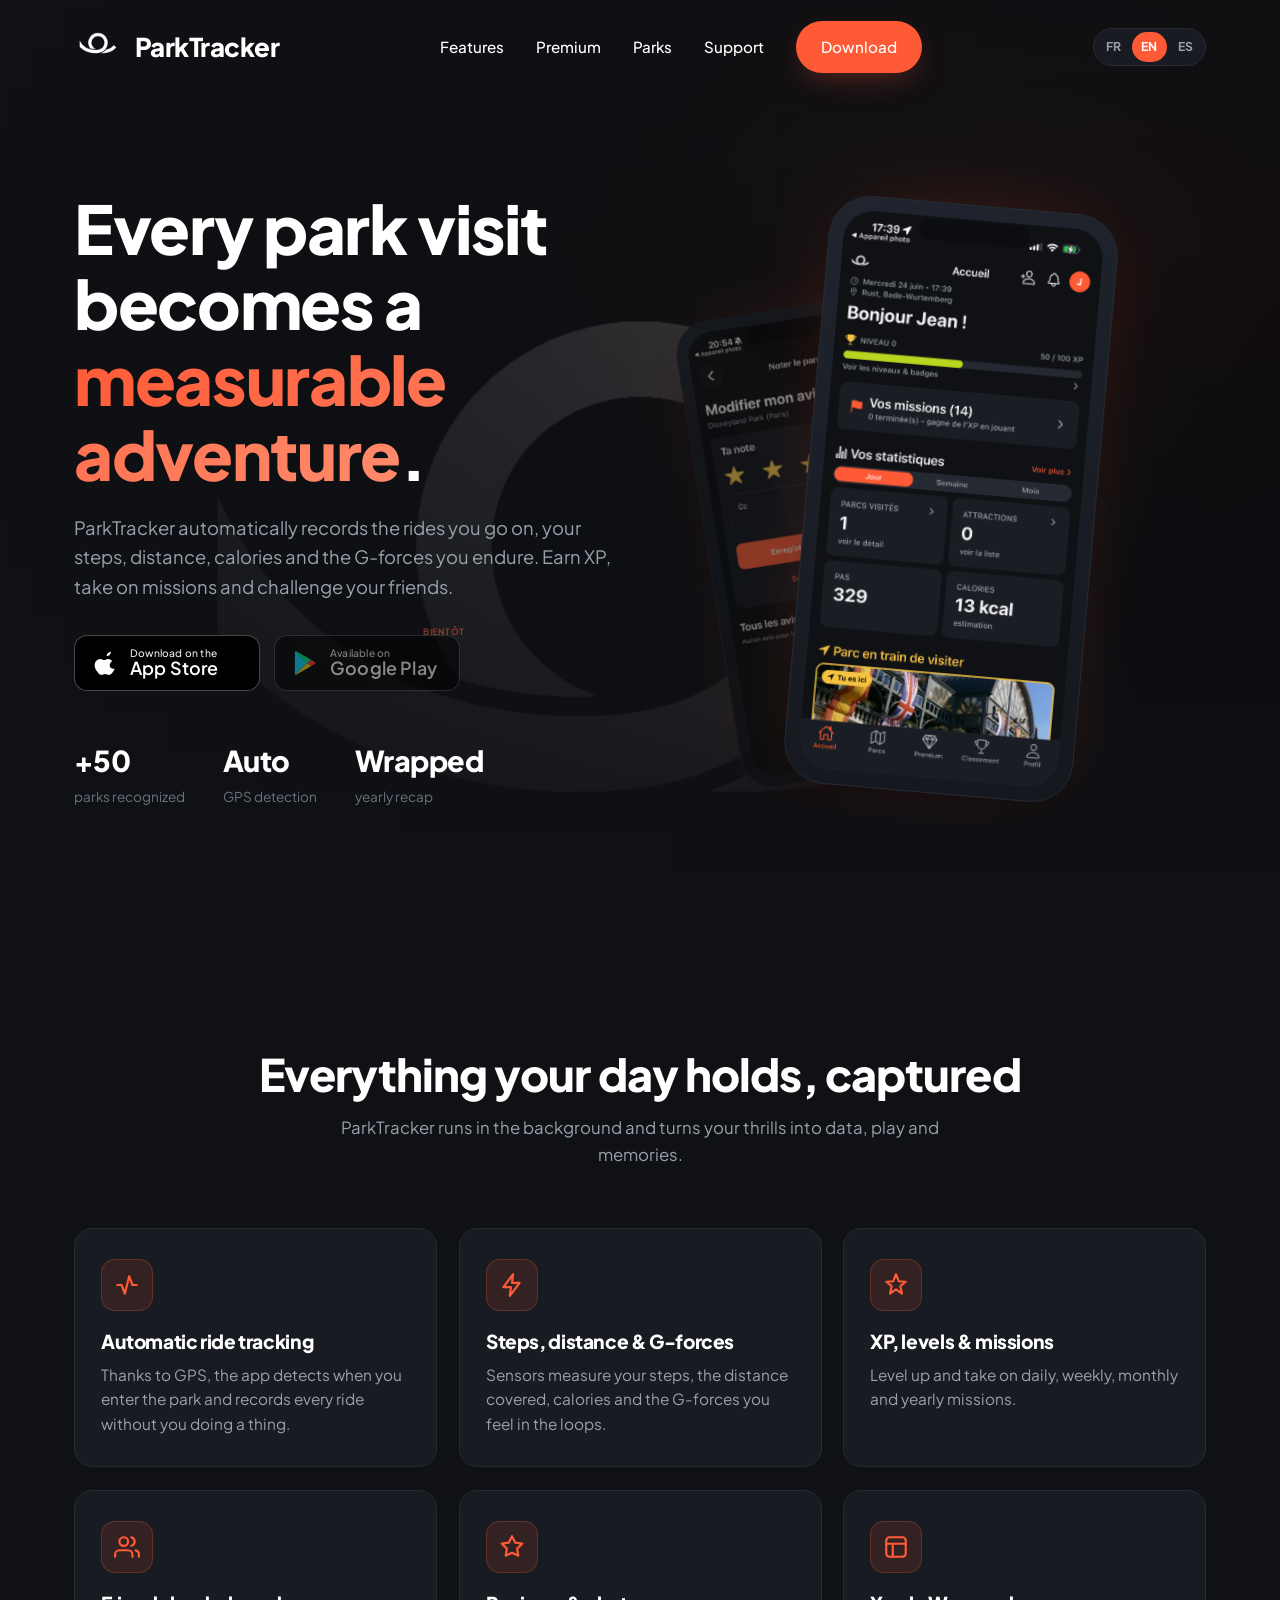
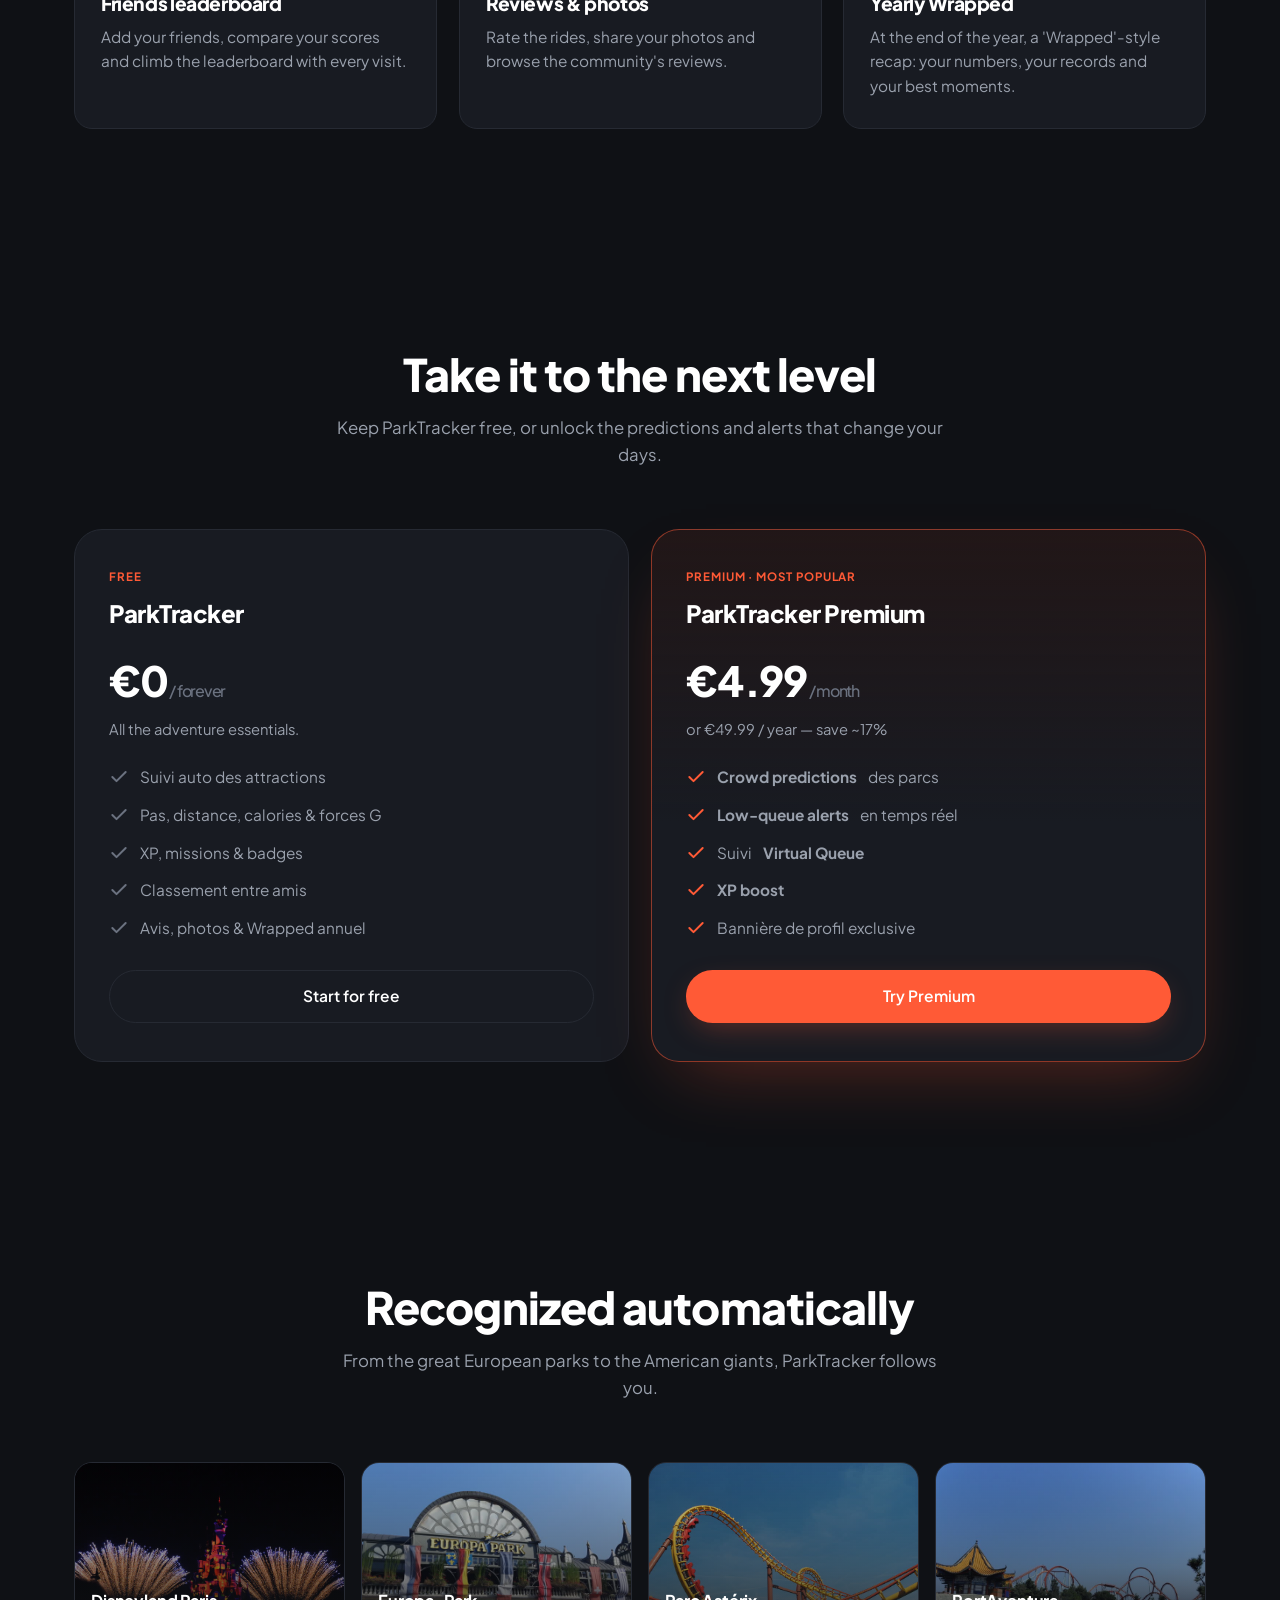
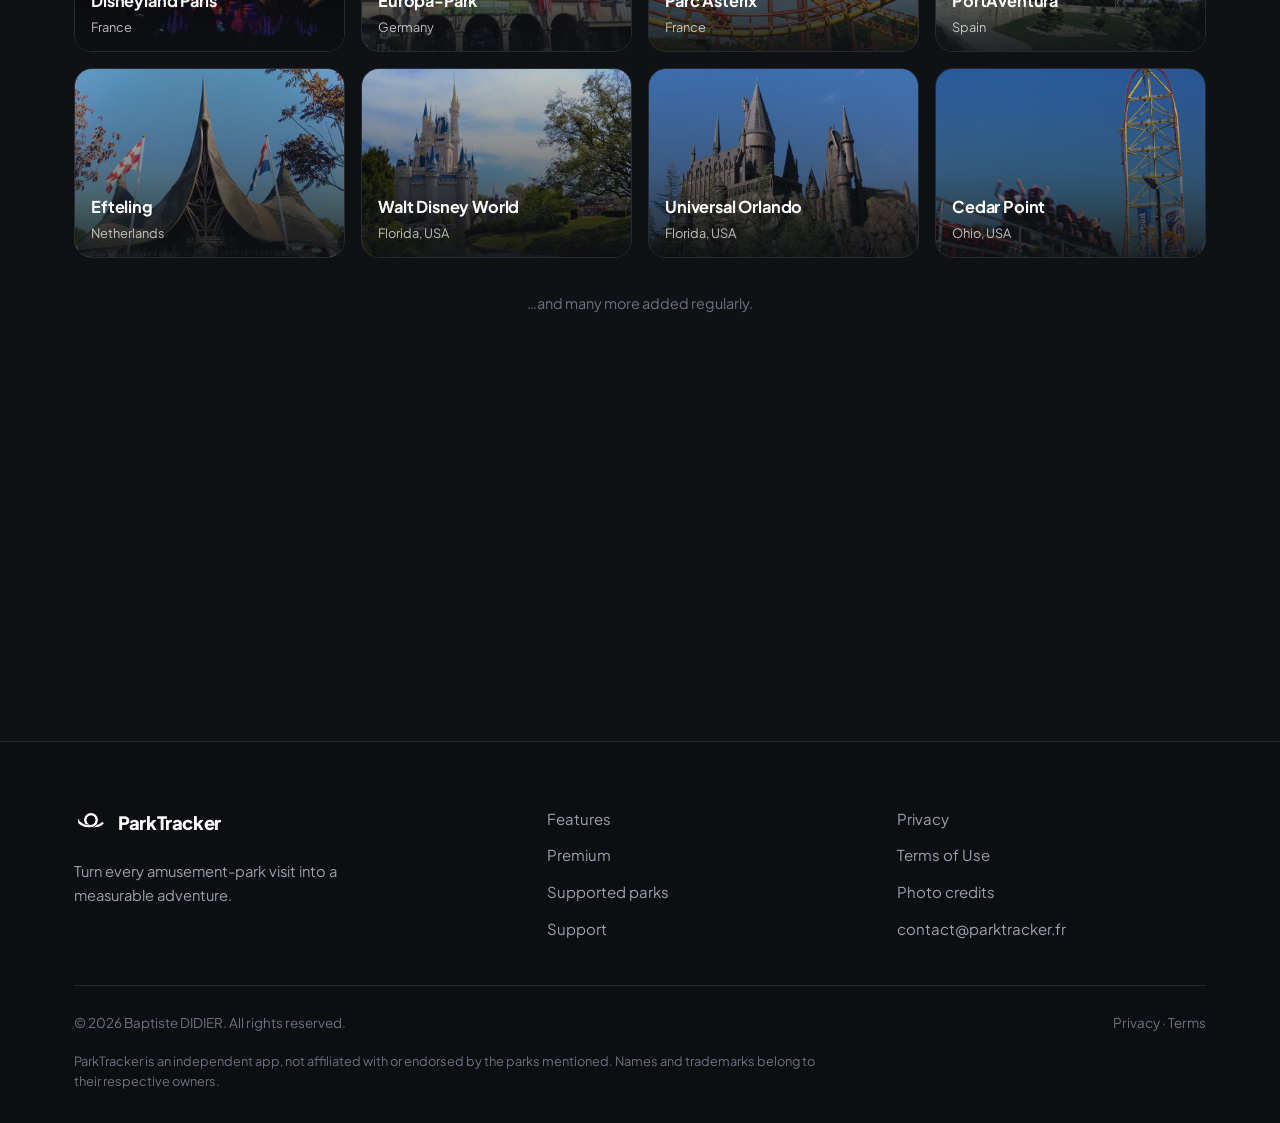
==== commit 7d7187cd: "Bandeau CTA sans box, sur le fond de la page" ====
--- a/index.html
+++ b/index.html
@@ -1,297 +1,302 @@
 <!DOCTYPE html>
-<html lang="fr">
+
+<html data-i18n-title="titlefe4fde3b" lang="fr">
 <head>
-  <meta charset="UTF-8" />
-  <meta name="viewport" content="width=device-width, initial-scale=1.0" />
-  <title>ParkTracker</title>
-  <meta name="description" content="ParkTracker enregistre automatiquement vos attractions, pas, distance, calories et forces G. XP, missions, classement entre amis, badges et récap annuel Wrapped." />
-  <meta name="theme-color" content="#0F1115" />
-  <link rel="icon" type="image/png" href="/assets/logo-dark-bg.png" />
-  <link rel="preconnect" href="https://fonts.googleapis.com" />
-  <link rel="preconnect" href="https://fonts.gstatic.com" crossorigin />
-  <link href="https://fonts.googleapis.com/css2?family=Inter:wght@400;500;600;700;800&display=swap" rel="stylesheet" />
-  <link rel="stylesheet" href="/css/style.css" />
-
-  <!-- Open Graph -->
-  <meta property="og:title" content="ParkTracker" />
-  <meta property="og:description" content="Transformez chaque visite de parc d'attractions en aventure mesurable." />
-  <meta property="og:type" content="website" />
+<meta charset="utf-8"/>
+<meta content="width=device-width, initial-scale=1.0" name="viewport"/>
+<title>ParkTracker</title>
+<meta content="ParkTracker enregistre automatiquement vos attractions, pas, distance, calories et forces G. XP, missions, classement entre amis, badges et récap annuel Wrapped." name="description"/>
+<meta content="#0F1115" name="theme-color"/>
+<link href="/assets/logo-dark-bg.png" rel="icon" type="image/png"/>
+<link href="https://fonts.googleapis.com" rel="preconnect"/>
+<link crossorigin="" href="https://fonts.gstatic.com" rel="preconnect"/>
+<link href="https://fonts.googleapis.com/css2?family=Plus+Jakarta+Sans:wght@400;500;600;700;800&amp;display=swap" rel="stylesheet"/>
+<link href="/css/style.css" rel="stylesheet"/>
+<!-- Open Graph -->
+<meta content="ParkTracker" property="og:title"/>
+<meta content="Transformez chaque visite de parc d'attractions en aventure mesurable." property="og:description"/>
+<meta content="website" property="og:type"/>
 </head>
 <body>
-
-  <!-- ===================== HEADER ===================== -->
-  <header class="site-header">
-    <div class="container nav">
-      <a href="/" class="brand" aria-label="ParkTracker — accueil">
-        <span class="logo">
-          <img src="/assets/logo-mark.png" alt="" width="34" height="34" />
-        </span>
-        Park<span class="accent">Tracker</span>
-      </a>
-
-      <nav>
-        <ul class="nav-links" id="navLinks">
-          <li><a href="/#features">Fonctionnalités</a></li>
-          <li><a href="/#premium">Premium</a></li>
-          <li><a href="/#parks">Parcs</a></li>
-          <li><a href="/assistance">Assistance</a></li>
-          <li>
-            <a href="#download" class="btn btn-primary nav-cta">Télécharger</a>
-          </li>
-        </ul>
-      </nav>
-
-      <button class="nav-toggle" id="navToggle" aria-label="Menu" aria-expanded="false" aria-controls="navLinks">
-        <span></span><span></span><span></span>
-      </button>
-    </div>
-  </header>
-
-  <main>
-    <!-- ===================== HERO ===================== -->
-    <section class="hero" id="download">
-      <div class="container hero-grid">
-        <div class="hero-copy">
-          <h1 class="reveal">
+<!-- ===================== HEADER ===================== -->
+<header class="site-header">
+<div class="container nav">
+<a aria-label="ParkTracker — accueil" class="brand" href="/">
+<span class="logo">
+<img alt="" height="34" src="/assets/logo-mark.png" width="34"/>
+</span>
+<span class="brand-name">Park<span class="accent">Tracker</span></span>
+</a>
+<nav>
+<ul class="nav-links" id="navLinks">
+<li><a data-i18n="t440c8e210d" href="/#features">Fonctionnalités</a></li>
+<li><a data-i18n="t8d5e7e72f1" href="/#premium">Premium</a></li>
+<li><a data-i18n="t3a85e3f46f" href="/#parks">Parcs</a></li>
+<li><a data-i18n="t1741ec6ed6" href="/assistance">Assistance</a></li>
+<li>
+<a class="btn btn-primary nav-cta" data-i18n="t294cb28445" href="#download">Télécharger</a>
+</li>
+</ul>
+</nav>
+<div class="lang-switch" data-no-i18n><button type="button" data-lang="fr" aria-label="Français">FR</button><button type="button" data-lang="en" aria-label="English">EN</button><button type="button" data-lang="es" aria-label="Español">ES</button></div>
+<button aria-controls="navLinks" aria-expanded="false" aria-label="Menu" class="nav-toggle" id="navToggle">
+<span></span><span></span><span></span>
+</button>
+</div>
+</header>
+<main>
+<!-- ===================== HERO ===================== -->
+<section class="hero" id="download">
+<!-- Vidéo de fond -->
+<div aria-hidden="true" class="hero-media">
+<video autoplay="" loop="" muted="" playsinline="" poster="/assets/logo-dark-bg.png" preload="auto">
+<source src="/assets/hero.mp4" type="video/mp4"/>
+</video>
+</div>
+<div class="container hero-grid">
+<div class="hero-copy">
+<h1 class="reveal" data-i18n="tdc4c93491c">
             Chaque visite de parc devient une
             <span class="grad">aventure mesurable</span>.
           </h1>
-          <p class="lead reveal" data-delay="2">
+<p class="lead reveal" data-delay="2" data-i18n="t00d4e2c5d6">
             ParkTracker enregistre automatiquement les attractions que vous faites,
-            vos pas, votre distance, vos calories et les forces&nbsp;G subies.
+            vos pas, votre distance, vos calories et les forces G subies.
             Gagnez de l'XP, relevez des missions et défiez vos amis.
           </p>
-          <div class="hero-actions reveal" data-delay="3">
-            <span class="btn btn-store btn-disabled" aria-disabled="true" role="button" aria-label="Bientôt disponible sur l'App Store">
-              <svg viewBox="0 0 24 24" fill="currentColor" aria-hidden="true">
-                <path d="M16.5 1.5c.1 1-.3 2-1 2.8-.7.8-1.8 1.4-2.8 1.3-.1-1 .4-2 1-2.7.7-.8 1.9-1.4 2.8-1.4zM20 17.2c-.5 1.2-.8 1.7-1.4 2.7-.9 1.4-2.1 3.1-3.7 3.1-1.4 0-1.7-.9-3.6-.9-1.8 0-2.2.9-3.6.9-1.5 0-2.7-1.5-3.6-2.9C1.2 17.4.9 13 2.5 10.7c1-1.5 2.6-2.4 4.1-2.4 1.5 0 2.5 1 3.7 1 1.2 0 1.9-1 3.7-1 1.3 0 2.7.7 3.7 2-3.3 1.8-2.7 6.4.3 6.9z"/>
-              </svg>
-              <span class="store-text">
-                <small>Bientôt sur l'</small>
-                <strong>App Store</strong>
-              </span>
-            </span>
-            <a href="#features" class="btn btn-ghost">Découvrir les fonctions</a>
-          </div>
-
-          <div class="hero-stats reveal" data-delay="4">
-            <div class="stat"><strong>+50</strong><span>parcs reconnus</span></div>
-            <div class="stat"><strong>Auto</strong><span>détection GPS</span></div>
-            <div class="stat"><strong>Wrapped</strong><span>récap annuel</span></div>
-          </div>
-        </div>
-
-        <div class="hero-visual reveal" data-delay="2">
-          <div class="phone" data-parallax>
-            <div class="phone-screen has-img">
-              <img src="/assets/accueil_image.png" alt="Écran d'accueil de l'application ParkTracker" />
-            </div>
-          </div>
-        </div>
-      </div>
-    </section>
-
-    <!-- ===================== FONCTIONNALITÉS ===================== -->
-    <section class="section" id="features">
-      <div class="container">
-        <div class="section-head">
-          <span class="eyebrow reveal">Fonctionnalités</span>
-          <h2 class="section-title reveal" data-delay="1">Tout ce que vit votre journée, capté</h2>
-          <p class="section-subtitle reveal" data-delay="2">
+<div class="store-badges reveal" data-delay="3">
+<a aria-label="Télécharger dans l'App Store" class="store-badge" href="https://apps.apple.com/fr/app/parktracker/id6783854201" rel="noopener" target="_blank">
+<svg aria-hidden="true" class="badge-ico" fill="#fff" viewBox="0 0 24 24">
+<path d="M16.5 1.5c.1 1-.3 2-1 2.8-.7.8-1.8 1.4-2.8 1.3-.1-1 .4-2 1-2.7.7-.8 1.9-1.4 2.8-1.4zM20 17.2c-.5 1.2-.8 1.7-1.4 2.7-.9 1.4-2.1 3.1-3.7 3.1-1.4 0-1.7-.9-3.6-.9-1.8 0-2.2.9-3.6.9-1.5 0-2.7-1.5-3.6-2.9C1.2 17.4.9 13 2.5 10.7c1-1.5 2.6-2.4 4.1-2.4 1.5 0 2.5 1 3.7 1 1.2 0 1.9-1 3.7-1 1.3 0 2.7.7 3.7 2-3.3 1.8-2.7 6.4.3 6.9z"></path>
+</svg>
+<span class="badge-txt" data-i18n="t068f5eae2d">
+<small>Télécharger dans l'</small>
+<strong>App Store</strong>
+</span>
+</a>
+<span aria-disabled="true" aria-label="Bientôt sur Google Play" class="store-badge store-badge--soon" role="button">
+<svg aria-hidden="true" class="badge-ico" viewBox="0 0 512 512">
+<path d="M47 24 279 256 47 488c-6-4-10-12-10-22V46c0-10 4-18 10-22z" fill="#00D9FF"></path>
+<path d="M47 24c4-2 10-2 16 2l298 170-82 60z" fill="#00F076"></path>
+<path d="M279 256l82 60-298 170c-6 4-12 4-16 2z" fill="#FFCE00"></path>
+<path d="M279 256l82-60 76 44c14 9 14 23 0 32l-76 44z" fill="#FF3B30"></path>
+</svg>
+<span class="badge-txt" data-i18n="t5a64829464">
+<small>Disponible sur</small>
+<strong>Google Play</strong>
+</span>
+</span>
+</div>
+<div class="hero-stats reveal" data-delay="4">
+<div class="stat" data-i18n="t65bad3c698"><strong>+50</strong><span>parcs reconnus</span></div>
+<div class="stat" data-i18n="t8e562cdf17"><strong>Auto</strong><span>détection GPS</span></div>
+<div class="stat" data-i18n="t9cf2d9833c"><strong>Wrapped</strong><span>récap annuel</span></div>
+</div>
+</div>
+<div class="hero-visual reveal" data-delay="2">
+<div class="device-stack" data-parallax="">
+<div aria-hidden="true" class="phone phone-back">
+<div class="phone-screen has-img">
+<img alt="" src="/assets/accueil_image2.png"/>
+</div>
+</div>
+<div class="phone phone-front">
+<div class="phone-screen has-img">
+<img alt="Écran d'accueil de l'application ParkTracker" src="/assets/accueil_image.png"/>
+</div>
+</div>
+</div>
+</div>
+</div>
+</section>
+<!-- ===================== FONCTIONNALITÉS ===================== -->
+<section class="section" id="features">
+<div class="container">
+<div class="section-head">
+<h2 class="section-title reveal" data-i18n="tb6c349ad72">Tout ce que vit votre journée, capté</h2>
+<p class="section-subtitle reveal" data-delay="2" data-i18n="tab4b78a422">
             ParkTracker tourne en arrière-plan et transforme vos sensations en données,
             en jeu et en souvenirs.
           </p>
-        </div>
-
-        <div class="features-grid">
-          <!-- Carte 1 -->
-          <article class="feature-card reveal">
-            <div class="feature-icon">
-              <svg viewBox="0 0 24 24" fill="none" stroke-width="2" stroke-linecap="round" stroke-linejoin="round"><path d="M3 12h4l3 8 4-16 3 8h4"/></svg>
-            </div>
-            <h3>Suivi auto des attractions</h3>
-            <p>Grâce au GPS, l'app détecte votre entrée dans le parc et enregistre chaque attraction sans rien toucher.</p>
-          </article>
-
-          <!-- Carte 2 -->
-          <article class="feature-card reveal" data-delay="1">
-            <div class="feature-icon">
-              <svg viewBox="0 0 24 24" fill="none" stroke-width="2" stroke-linecap="round" stroke-linejoin="round"><path d="M13 2 4 14h7l-1 8 9-12h-7l1-8z"/></svg>
-            </div>
-            <h3>Pas, distance &amp; forces G</h3>
-            <p>Les capteurs mesurent vos pas, la distance parcourue, les calories et les forces G subies dans les loopings.</p>
-          </article>
-
-          <!-- Carte 3 -->
-          <article class="feature-card reveal" data-delay="2">
-            <div class="feature-icon">
-              <svg viewBox="0 0 24 24" fill="none" stroke-width="2" stroke-linecap="round" stroke-linejoin="round"><path d="M12 2l2.5 6.5L21 9l-5 4 1.5 7L12 16l-5.5 4L8 13 3 9l6.5-.5z"/></svg>
-            </div>
-            <h3>XP, niveaux &amp; missions</h3>
-            <p>Montez de niveau et relevez des missions quotidiennes, hebdomadaires, mensuelles et annuelles.</p>
-          </article>
-
-          <!-- Carte 4 -->
-          <article class="feature-card reveal" data-delay="1">
-            <div class="feature-icon">
-              <svg viewBox="0 0 24 24" fill="none" stroke-width="2" stroke-linecap="round" stroke-linejoin="round"><path d="M17 21v-2a4 4 0 0 0-4-4H5a4 4 0 0 0-4 4v2"/><circle cx="9" cy="7" r="4"/><path d="M23 21v-2a4 4 0 0 0-3-3.87M16 3.13a4 4 0 0 1 0 7.75"/></svg>
-            </div>
-            <h3>Classement entre amis</h3>
-            <p>Ajoutez vos amis, comparez vos scores et grimpez dans le classement à chaque visite.</p>
-          </article>
-
-          <!-- Carte 5 -->
-          <article class="feature-card reveal" data-delay="2">
-            <div class="feature-icon">
-              <svg viewBox="0 0 24 24" fill="none" stroke-width="2" stroke-linecap="round" stroke-linejoin="round"><path d="M12 17.3 6.2 20l1.1-6.5L2.5 8.9l6.5-.9L12 2l3 6 6.5.9-4.8 4.6 1.1 6.5z"/></svg>
-            </div>
-            <h3>Avis &amp; photos</h3>
-            <p>Notez les attractions, partagez vos photos et retrouvez les avis de la communauté.</p>
-          </article>
-
-          <!-- Carte 6 -->
-          <article class="feature-card reveal" data-delay="3">
-            <div class="feature-icon">
-              <svg viewBox="0 0 24 24" fill="none" stroke-width="2" stroke-linecap="round" stroke-linejoin="round"><rect x="3" y="3" width="18" height="18" rx="3"/><path d="M3 9h18M9 21V9"/></svg>
-            </div>
-            <h3>Wrapped annuel</h3>
-            <p>En fin d'année, un récap façon « Wrapped » : vos chiffres, vos records et vos meilleurs moments.</p>
-          </article>
-        </div>
-      </div>
-    </section>
-
-    <!-- ===================== PREMIUM ===================== -->
-    <section class="section premium" id="premium">
-      <div class="container">
-        <div class="section-head">
-          <span class="eyebrow reveal">Premium</span>
-          <h2 class="section-title reveal" data-delay="1">Passez au niveau supérieur</h2>
-          <p class="section-subtitle reveal" data-delay="2">
+</div>
+<div class="features-grid">
+<!-- Carte 1 -->
+<article class="feature-card reveal">
+<div class="feature-icon">
+<svg fill="none" stroke-linecap="round" stroke-linejoin="round" stroke-width="2" viewBox="0 0 24 24"><path d="M3 12h4l3 8 4-16 3 8h4"></path></svg>
+</div>
+<h3 data-i18n="t8016b2e7d0">Suivi auto des attractions</h3>
+<p data-i18n="tde5d9e29cb">Grâce au GPS, l'app détecte votre entrée dans le parc et enregistre chaque attraction sans rien toucher.</p>
+</article>
+<!-- Carte 2 -->
+<article class="feature-card reveal" data-delay="1">
+<div class="feature-icon">
+<svg fill="none" stroke-linecap="round" stroke-linejoin="round" stroke-width="2" viewBox="0 0 24 24"><path d="M13 2 4 14h7l-1 8 9-12h-7l1-8z"></path></svg>
+</div>
+<h3 data-i18n="td0c2eb8aed">Pas, distance &amp; forces G</h3>
+<p data-i18n="t1422612716">Les capteurs mesurent vos pas, la distance parcourue, les calories et les forces G subies dans les loopings.</p>
+</article>
+<!-- Carte 3 -->
+<article class="feature-card reveal" data-delay="2">
+<div class="feature-icon">
+<svg fill="none" stroke-linecap="round" stroke-linejoin="round" stroke-width="2" viewBox="0 0 24 24"><path d="M12 2l2.5 6.5L21 9l-5 4 1.5 7L12 16l-5.5 4L8 13 3 9l6.5-.5z"></path></svg>
+</div>
+<h3 data-i18n="t360a6b150e">XP, niveaux &amp; missions</h3>
+<p data-i18n="ta69a53f116">Montez de niveau et relevez des missions quotidiennes, hebdomadaires, mensuelles et annuelles.</p>
+</article>
+<!-- Carte 4 -->
+<article class="feature-card reveal" data-delay="1">
+<div class="feature-icon">
+<svg fill="none" stroke-linecap="round" stroke-linejoin="round" stroke-width="2" viewBox="0 0 24 24"><path d="M17 21v-2a4 4 0 0 0-4-4H5a4 4 0 0 0-4 4v2"></path><circle cx="9" cy="7" r="4"></circle><path d="M23 21v-2a4 4 0 0 0-3-3.87M16 3.13a4 4 0 0 1 0 7.75"></path></svg>
+</div>
+<h3 data-i18n="te875836b91">Classement entre amis</h3>
+<p data-i18n="ta6d99f258b">Ajoutez vos amis, comparez vos scores et grimpez dans le classement à chaque visite.</p>
+</article>
+<!-- Carte 5 -->
+<article class="feature-card reveal" data-delay="2">
+<div class="feature-icon">
+<svg fill="none" stroke-linecap="round" stroke-linejoin="round" stroke-width="2" viewBox="0 0 24 24"><path d="M12 17.3 6.2 20l1.1-6.5L2.5 8.9l6.5-.9L12 2l3 6 6.5.9-4.8 4.6 1.1 6.5z"></path></svg>
+</div>
+<h3 data-i18n="tbbc7ed1327">Avis &amp; photos</h3>
+<p data-i18n="t23fcf9c6ef">Notez les attractions, partagez vos photos et retrouvez les avis de la communauté.</p>
+</article>
+<!-- Carte 6 -->
+<article class="feature-card reveal" data-delay="3">
+<div class="feature-icon">
+<svg fill="none" stroke-linecap="round" stroke-linejoin="round" stroke-width="2" viewBox="0 0 24 24"><rect height="18" rx="3" width="18" x="3" y="3"></rect><path d="M3 9h18M9 21V9"></path></svg>
+</div>
+<h3 data-i18n="t970a1ed34a">Wrapped annuel</h3>
+<p data-i18n="t1a3f96f711">En fin d'année, un récap façon « Wrapped » : vos chiffres, vos records et vos meilleurs moments.</p>
+</article>
+</div>
+</div>
+</section>
+<!-- ===================== PREMIUM ===================== -->
+<section class="section premium" id="premium">
+<div class="container">
+<div class="section-head">
+<h2 class="section-title reveal" data-i18n="tf155893264">Passez au niveau supérieur</h2>
+<p class="section-subtitle reveal" data-delay="2" data-i18n="t8664a99b08">
             Gardez ParkTracker gratuit, ou débloquez les prédictions et alertes
             qui changent vos journées.
           </p>
-        </div>
-
-        <div class="premium-grid">
-          <!-- Gratuit -->
-          <div class="plan basic reveal">
-            <span class="plan-tag">Gratuit</span>
-            <h3>ParkTracker</h3>
-            <div class="price">0 €<span> / pour toujours</span></div>
-            <p class="price-alt">Toutes les bases de l'aventure.</p>
-            <ul>
-              <li><svg viewBox="0 0 24 24" fill="none" stroke-width="2.4" stroke-linecap="round" stroke-linejoin="round"><path d="M20 6 9 17l-5-5"/></svg> Suivi auto des attractions</li>
-              <li><svg viewBox="0 0 24 24" fill="none" stroke-width="2.4" stroke-linecap="round" stroke-linejoin="round"><path d="M20 6 9 17l-5-5"/></svg> Pas, distance, calories &amp; forces G</li>
-              <li><svg viewBox="0 0 24 24" fill="none" stroke-width="2.4" stroke-linecap="round" stroke-linejoin="round"><path d="M20 6 9 17l-5-5"/></svg> XP, missions &amp; badges</li>
-              <li><svg viewBox="0 0 24 24" fill="none" stroke-width="2.4" stroke-linecap="round" stroke-linejoin="round"><path d="M20 6 9 17l-5-5"/></svg> Classement entre amis</li>
-              <li><svg viewBox="0 0 24 24" fill="none" stroke-width="2.4" stroke-linecap="round" stroke-linejoin="round"><path d="M20 6 9 17l-5-5"/></svg> Avis, photos &amp; Wrapped annuel</li>
-            </ul>
-            <a href="#download" class="btn btn-ghost">Commencer gratuitement</a>
-          </div>
-
-          <!-- Premium -->
-          <div class="plan featured reveal" data-delay="1">
-            <span class="plan-tag">Premium · le plus populaire</span>
-            <h3>ParkTracker Premium</h3>
-            <div class="price">4,99 €<span> / mois</span></div>
-            <p class="price-alt">ou 49,99 € / an — économisez ~17 %</p>
-            <ul>
-              <li><svg viewBox="0 0 24 24" fill="none" stroke-width="2.4" stroke-linecap="round" stroke-linejoin="round"><path d="M20 6 9 17l-5-5"/></svg> <strong>Prédictions d'affluence</strong> des parcs</li>
-              <li><svg viewBox="0 0 24 24" fill="none" stroke-width="2.4" stroke-linecap="round" stroke-linejoin="round"><path d="M20 6 9 17l-5-5"/></svg> <strong>Alertes files basses</strong> en temps réel</li>
-              <li><svg viewBox="0 0 24 24" fill="none" stroke-width="2.4" stroke-linecap="round" stroke-linejoin="round"><path d="M20 6 9 17l-5-5"/></svg> Suivi <strong>Virtual Queue</strong></li>
-              <li><svg viewBox="0 0 24 24" fill="none" stroke-width="2.4" stroke-linecap="round" stroke-linejoin="round"><path d="M20 6 9 17l-5-5"/></svg> <strong>Boost d'XP</strong></li>
-              <li><svg viewBox="0 0 24 24" fill="none" stroke-width="2.4" stroke-linecap="round" stroke-linejoin="round"><path d="M20 6 9 17l-5-5"/></svg> Bannière de profil exclusive</li>
-            </ul>
-            <a href="#download" class="btn btn-primary">Essayer Premium</a>
-          </div>
-        </div>
-      </div>
-    </section>
-
-    <!-- ===================== PARCS ===================== -->
-    <section class="section" id="parks">
-      <div class="container">
-        <div class="section-head">
-          <span class="eyebrow reveal">Parcs supportés</span>
-          <h2 class="section-title reveal" data-delay="1">Reconnus automatiquement</h2>
-          <p class="section-subtitle reveal" data-delay="2">
+</div>
+<div class="premium-grid">
+<!-- Gratuit -->
+<div class="plan basic reveal">
+<span class="plan-tag" data-i18n="t1740c5dd83">Gratuit</span>
+<h3 data-i18n="tfe4fde3baf">ParkTracker</h3>
+<div class="price" data-i18n="tb3733338bd">0 €<span> / pour toujours</span></div>
+<p class="price-alt" data-i18n="t2f18f6e0ee">Toutes les bases de l'aventure.</p>
+<ul>
+<li><svg fill="none" stroke-linecap="round" stroke-linejoin="round" stroke-width="2.4" viewBox="0 0 24 24"><path d="M20 6 9 17l-5-5"></path></svg> Suivi auto des attractions</li>
+<li><svg fill="none" stroke-linecap="round" stroke-linejoin="round" stroke-width="2.4" viewBox="0 0 24 24"><path d="M20 6 9 17l-5-5"></path></svg> Pas, distance, calories &amp; forces G</li>
+<li><svg fill="none" stroke-linecap="round" stroke-linejoin="round" stroke-width="2.4" viewBox="0 0 24 24"><path d="M20 6 9 17l-5-5"></path></svg> XP, missions &amp; badges</li>
+<li><svg fill="none" stroke-linecap="round" stroke-linejoin="round" stroke-width="2.4" viewBox="0 0 24 24"><path d="M20 6 9 17l-5-5"></path></svg> Classement entre amis</li>
+<li><svg fill="none" stroke-linecap="round" stroke-linejoin="round" stroke-width="2.4" viewBox="0 0 24 24"><path d="M20 6 9 17l-5-5"></path></svg> Avis, photos &amp; Wrapped annuel</li>
+</ul>
+<a class="btn btn-ghost" data-i18n="tdc34326e8e" href="#download">Commencer gratuitement</a>
+</div>
+<!-- Premium -->
+<div class="plan featured reveal" data-delay="1">
+<span class="plan-tag" data-i18n="t2d836cbc8c">Premium · le plus populaire</span>
+<h3 data-i18n="t0a9b4a7d82">ParkTracker Premium</h3>
+<div class="price" data-i18n="taa747264cc">4,99 €<span> / mois</span></div>
+<p class="price-alt" data-i18n="tcb2bb2853d">ou 49,99 € / an — économisez ~17 %</p>
+<ul>
+<li><svg fill="none" stroke-linecap="round" stroke-linejoin="round" stroke-width="2.4" viewBox="0 0 24 24"><path d="M20 6 9 17l-5-5"></path></svg> <strong data-i18n="t7975760e12">Prédictions d'affluence</strong> des parcs</li>
+<li><svg fill="none" stroke-linecap="round" stroke-linejoin="round" stroke-width="2.4" viewBox="0 0 24 24"><path d="M20 6 9 17l-5-5"></path></svg> <strong data-i18n="t1bfcf0a20f">Alertes files basses</strong> en temps réel</li>
+<li><svg fill="none" stroke-linecap="round" stroke-linejoin="round" stroke-width="2.4" viewBox="0 0 24 24"><path d="M20 6 9 17l-5-5"></path></svg> Suivi <strong data-i18n="ta12390b88c">Virtual Queue</strong></li>
+<li><svg fill="none" stroke-linecap="round" stroke-linejoin="round" stroke-width="2.4" viewBox="0 0 24 24"><path d="M20 6 9 17l-5-5"></path></svg> <strong data-i18n="t963dff9b28">Boost d'XP</strong></li>
+<li><svg fill="none" stroke-linecap="round" stroke-linejoin="round" stroke-width="2.4" viewBox="0 0 24 24"><path d="M20 6 9 17l-5-5"></path></svg> Bannière de profil exclusive</li>
+</ul>
+<a class="btn btn-primary" data-i18n="te841d89eae" href="#download">Essayer Premium</a>
+</div>
+</div>
+</div>
+</section>
+<!-- ===================== PARCS ===================== -->
+<section class="section" id="parks">
+<div class="container">
+<div class="section-head">
+<h2 class="section-title reveal" data-i18n="t4bc9405d7d">Reconnus automatiquement</h2>
+<p class="section-subtitle reveal" data-delay="2" data-i18n="t9e01bedac4">
             Des grands parcs européens aux géants américains, ParkTracker vous suit.
           </p>
-        </div>
-
-        <div class="parks-grid">
-          <div class="park-card reveal"><span class="pin"><svg viewBox="0 0 24 24" fill="none" stroke-width="2" stroke-linecap="round" stroke-linejoin="round"><path d="M21 10c0 7-9 13-9 13S3 17 3 10a9 9 0 0 1 18 0z"/><circle cx="12" cy="10" r="3"/></svg></span><span><strong>Disneyland Paris</strong><small>France</small></span></div>
-          <div class="park-card reveal" data-delay="1"><span class="pin"><svg viewBox="0 0 24 24" fill="none" stroke-width="2" stroke-linecap="round" stroke-linejoin="round"><path d="M21 10c0 7-9 13-9 13S3 17 3 10a9 9 0 0 1 18 0z"/><circle cx="12" cy="10" r="3"/></svg></span><span><strong>Europa-Park</strong><small>Allemagne</small></span></div>
-          <div class="park-card reveal" data-delay="2"><span class="pin"><svg viewBox="0 0 24 24" fill="none" stroke-width="2" stroke-linecap="round" stroke-linejoin="round"><path d="M21 10c0 7-9 13-9 13S3 17 3 10a9 9 0 0 1 18 0z"/><circle cx="12" cy="10" r="3"/></svg></span><span><strong>Parc Astérix</strong><small>France</small></span></div>
-          <div class="park-card reveal" data-delay="3"><span class="pin"><svg viewBox="0 0 24 24" fill="none" stroke-width="2" stroke-linecap="round" stroke-linejoin="round"><path d="M21 10c0 7-9 13-9 13S3 17 3 10a9 9 0 0 1 18 0z"/><circle cx="12" cy="10" r="3"/></svg></span><span><strong>PortAventura</strong><small>Espagne</small></span></div>
-          <div class="park-card reveal"><span class="pin"><svg viewBox="0 0 24 24" fill="none" stroke-width="2" stroke-linecap="round" stroke-linejoin="round"><path d="M21 10c0 7-9 13-9 13S3 17 3 10a9 9 0 0 1 18 0z"/><circle cx="12" cy="10" r="3"/></svg></span><span><strong>Efteling</strong><small>Pays-Bas</small></span></div>
-          <div class="park-card reveal" data-delay="1"><span class="pin"><svg viewBox="0 0 24 24" fill="none" stroke-width="2" stroke-linecap="round" stroke-linejoin="round"><path d="M21 10c0 7-9 13-9 13S3 17 3 10a9 9 0 0 1 18 0z"/><circle cx="12" cy="10" r="3"/></svg></span><span><strong>Walt Disney World</strong><small>Floride, USA</small></span></div>
-          <div class="park-card reveal" data-delay="2"><span class="pin"><svg viewBox="0 0 24 24" fill="none" stroke-width="2" stroke-linecap="round" stroke-linejoin="round"><path d="M21 10c0 7-9 13-9 13S3 17 3 10a9 9 0 0 1 18 0z"/><circle cx="12" cy="10" r="3"/></svg></span><span><strong>Universal Orlando</strong><small>Floride, USA</small></span></div>
-          <div class="park-card reveal" data-delay="3"><span class="pin"><svg viewBox="0 0 24 24" fill="none" stroke-width="2" stroke-linecap="round" stroke-linejoin="round"><path d="M21 10c0 7-9 13-9 13S3 17 3 10a9 9 0 0 1 18 0z"/><circle cx="12" cy="10" r="3"/></svg></span><span><strong>Cedar Point</strong><small>Ohio, USA</small></span></div>
-        </div>
-        <p class="parks-note reveal">…et bien d'autres ajoutés régulièrement.</p>
-      </div>
-    </section>
-
-    <!-- ===================== CTA ===================== -->
-    <section class="section" style="padding-top:0;">
-      <div class="container">
-        <div class="cta-band reveal">
-          <h2>Prêt à transformer votre prochaine visite&nbsp;?</h2>
-          <p>Téléchargez ParkTracker et commencez à mesurer chaque sensation dès aujourd'hui.</p>
-          <span class="btn btn-store btn-disabled" style="margin:0 auto;" aria-disabled="true" role="button" aria-label="Bientôt disponible sur l'App Store">
-            <svg viewBox="0 0 24 24" fill="currentColor" aria-hidden="true"><path d="M16.5 1.5c.1 1-.3 2-1 2.8-.7.8-1.8 1.4-2.8 1.3-.1-1 .4-2 1-2.7.7-.8 1.9-1.4 2.8-1.4zM20 17.2c-.5 1.2-.8 1.7-1.4 2.7-.9 1.4-2.1 3.1-3.7 3.1-1.4 0-1.7-.9-3.6-.9-1.8 0-2.2.9-3.6.9-1.5 0-2.7-1.5-3.6-2.9C1.2 17.4.9 13 2.5 10.7c1-1.5 2.6-2.4 4.1-2.4 1.5 0 2.5 1 3.7 1 1.2 0 1.9-1 3.7-1 1.3 0 2.7.7 3.7 2-3.3 1.8-2.7 6.4.3 6.9z"/></svg>
-            <span class="store-text"><small>Bientôt sur l'</small><strong>App Store</strong></span>
-          </span>
-        </div>
-      </div>
-    </section>
-  </main>
-
-  <!-- ===================== FOOTER ===================== -->
-  <footer class="site-footer">
-    <div class="container">
-      <div class="footer-grid">
-        <div class="footer-brand">
-          <a href="/" class="brand">
-            <span class="logo"><img src="/assets/logo-mark.png" alt="" width="34" height="34" /></span>
-            Park<span class="accent">Tracker</span>
-          </a>
-          <p>Transformez chaque visite de parc d'attractions en aventure mesurable.</p>
-        </div>
-        <div class="footer-col">
-          <h4>Produit</h4>
-          <ul>
-            <li><a href="/#features">Fonctionnalités</a></li>
-            <li><a href="/#premium">Premium</a></li>
-            <li><a href="/#parks">Parcs supportés</a></li>
-            <li><a href="/assistance">Assistance</a></li>
-          </ul>
-        </div>
-        <div class="footer-col">
-          <h4>Légal &amp; contact</h4>
-          <ul>
-            <li><a href="/confidentialite">Confidentialité</a></li>
-            <li><a href="/cgu">Conditions d'utilisation</a></li>
-            <li><a href="mailto:contact@parktracker.fr">contact@parktracker.fr</a></li>
-          </ul>
-        </div>
-      </div>
-
-      <div class="footer-bottom">
-        <small>© <span data-year>2026</span> Baptiste DIDIER. Tous droits réservés.</small>
-        <small><a href="/confidentialite">Confidentialité</a> · <a href="/cgu">CGU</a></small>
-      </div>
-
-      <p class="disclaimer">
+</div>
+<div class="parks-grid">
+<div class="park-card reveal"><img alt="Montagnes russes en parc d'attractions" class="park-img" loading="lazy" src="/assets/parks/park1.jpg"/><div class="park-overlay"></div><div class="park-label" data-i18n="tbe755347e2"><strong>Disneyland Paris</strong><small>France</small></div></div>
+<div class="park-card reveal" data-delay="1"><img alt="Montagnes russes en parc d'attractions" class="park-img" loading="lazy" src="/assets/parks/park2.jpg"/><div class="park-overlay"></div><div class="park-label" data-i18n="t60312006b5"><strong>Europa-Park</strong><small>Allemagne</small></div></div>
+<div class="park-card reveal" data-delay="2"><img alt="Montagnes russes en parc d'attractions" class="park-img" loading="lazy" src="/assets/parks/park3.jpg"/><div class="park-overlay"></div><div class="park-label" data-i18n="t478fc8aa9c"><strong>Parc Astérix</strong><small>France</small></div></div>
+<div class="park-card reveal" data-delay="3"><img alt="Montagnes russes en parc d'attractions" class="park-img" loading="lazy" src="/assets/parks/park4.jpg"/><div class="park-overlay"></div><div class="park-label" data-i18n="t635d06627e"><strong>PortAventura</strong><small>Espagne</small></div></div>
+<div class="park-card reveal"><img alt="Montagnes russes en parc d'attractions" class="park-img" loading="lazy" src="/assets/parks/park5.jpg"/><div class="park-overlay"></div><div class="park-label" data-i18n="t532f15dfee"><strong>Efteling</strong><small>Pays-Bas</small></div></div>
+<div class="park-card reveal" data-delay="1"><img alt="Montagnes russes en parc d'attractions" class="park-img" loading="lazy" src="/assets/parks/park6.jpg"/><div class="park-overlay"></div><div class="park-label" data-i18n="tc5ad43050f"><strong>Walt Disney World</strong><small>Floride, USA</small></div></div>
+<div class="park-card reveal" data-delay="2"><img alt="Montagnes russes en parc d'attractions" class="park-img" loading="lazy" src="/assets/parks/park7.jpg"/><div class="park-overlay"></div><div class="park-label" data-i18n="t397abd4f52"><strong>Universal Orlando</strong><small>Floride, USA</small></div></div>
+<div class="park-card reveal" data-delay="3"><img alt="Montagnes russes en parc d'attractions" class="park-img" loading="lazy" src="/assets/parks/park8.jpg"/><div class="park-overlay"></div><div class="park-label" data-i18n="t61a9901ec3"><strong>Cedar Point</strong><small>Ohio, USA</small></div></div>
+</div>
+<p class="parks-note reveal" data-i18n="t3ce9f489a0">…et bien d'autres ajoutés régulièrement.</p>
+</div>
+</section>
+<!-- ===================== CTA ===================== -->
+<section class="section" style="padding-top:0;">
+<div class="container">
+<div class="cta-band reveal">
+<h2 data-i18n="t24c4cd9151">Prêt à transformer votre prochaine visite ?</h2>
+<p data-i18n="t0addc71f5e">Téléchargez ParkTracker et commencez à mesurer chaque sensation dès aujourd'hui.</p>
+<div class="store-badges" style="justify-content:center;">
+<a aria-label="Télécharger dans l'App Store" class="store-badge" href="https://apps.apple.com/fr/app/parktracker/id6783854201" rel="noopener" target="_blank">
+<svg aria-hidden="true" class="badge-ico" fill="#fff" viewBox="0 0 24 24"><path d="M16.5 1.5c.1 1-.3 2-1 2.8-.7.8-1.8 1.4-2.8 1.3-.1-1 .4-2 1-2.7.7-.8 1.9-1.4 2.8-1.4zM20 17.2c-.5 1.2-.8 1.7-1.4 2.7-.9 1.4-2.1 3.1-3.7 3.1-1.4 0-1.7-.9-3.6-.9-1.8 0-2.2.9-3.6.9-1.5 0-2.7-1.5-3.6-2.9C1.2 17.4.9 13 2.5 10.7c1-1.5 2.6-2.4 4.1-2.4 1.5 0 2.5 1 3.7 1 1.2 0 1.9-1 3.7-1 1.3 0 2.7.7 3.7 2-3.3 1.8-2.7 6.4.3 6.9z"></path></svg>
+<span class="badge-txt" data-i18n="t4484827b32"><small>Télécharger dans l'</small><strong>App Store</strong></span>
+</a>
+<span aria-disabled="true" aria-label="Bientôt sur Google Play" class="store-badge store-badge--soon" role="button">
+<svg aria-hidden="true" class="badge-ico" viewBox="0 0 512 512"><path d="M47 24 279 256 47 488c-6-4-10-12-10-22V46c0-10 4-18 10-22z" fill="#00D9FF"></path><path d="M47 24c4-2 10-2 16 2l298 170-82 60z" fill="#00F076"></path><path d="M279 256l82 60-298 170c-6 4-12 4-16 2z" fill="#FFCE00"></path><path d="M279 256l82-60 76 44c14 9 14 23 0 32l-76 44z" fill="#FF3B30"></path></svg>
+<span class="badge-txt" data-i18n="tf0bf47f7e5"><small>Disponible sur</small><strong>Google Play</strong></span>
+</span>
+</div>
+</div>
+</div>
+</section>
+</main>
+<!-- ===================== FOOTER ===================== -->
+<footer class="site-footer">
+<div class="container">
+<div class="footer-grid">
+<div class="footer-brand">
+<a class="brand" href="/">
+<span class="logo"><img alt="" height="34" src="/assets/logo-mark.png" width="34"/></span>
+<span class="brand-name">Park<span class="accent">Tracker</span></span>
+</a>
+<p data-i18n="t980abe0cd0">Transformez chaque visite de parc d'attractions en aventure mesurable.</p>
+</div>
+<div class="footer-col">
+<ul>
+<li><a data-i18n="t440c8e210d" href="/#features">Fonctionnalités</a></li>
+<li><a data-i18n="t8d5e7e72f1" href="/#premium">Premium</a></li>
+<li><a data-i18n="t613b7c2ceb" href="/#parks">Parcs supportés</a></li>
+<li><a data-i18n="t1741ec6ed6" href="/assistance">Assistance</a></li>
+</ul>
+</div>
+<div class="footer-col">
+<ul>
+<li><a data-i18n="t3db25c9571" href="/confidentialite">Confidentialité</a></li>
+<li><a data-i18n="ta80977a2fe" href="/cgu">Conditions d'utilisation</a></li>
+<li><a data-i18n="ta1d5f666de" href="/credits">Crédits photos</a></li>
+<li><a data-i18n="t6dd42fd95f" href="mailto:contact@parktracker.fr">contact@parktracker.fr</a></li>
+</ul>
+</div>
+</div>
+<div class="footer-bottom" data-i18n="t23f81e96f9">
+<small>© <span data-year="">2026</span> Baptiste DIDIER. Tous droits réservés.</small>
+<small><a href="/confidentialite">Confidentialité</a> · <a href="/cgu">CGU</a></small>
+</div>
+<p class="disclaimer" data-i18n="tabfa0d664f">
         ParkTracker est une application indépendante, non affiliée et non approuvée
         par les parcs cités. Les noms et marques appartiennent à leurs propriétaires
         respectifs.
       </p>
-    </div>
-  </footer>
-
-  <script src="/js/main.js"></script>
+</div>
+</footer>
+<script src="/js/main.js"></script>
+<script src="/js/i18n.js"></script>
 </body>
 </html>
--- a/css/style.css
+++ b/css/style.css
@@ -19,8 +19,8 @@
   --radius-lg: 28px;
   --shadow: 0 20px 50px -20px rgba(0, 0, 0, 0.6);
   --maxw: 1180px;
-  --font: "Inter", -apple-system, BlinkMacSystemFont, "Segoe UI", Roboto,
-    Helvetica, Arial, sans-serif;
+  --font: "Plus Jakarta Sans", -apple-system, BlinkMacSystemFont, "Segoe UI",
+    Roboto, Helvetica, Arial, sans-serif;
   --ease: cubic-bezier(0.22, 1, 0.36, 1);
 }
 
@@ -148,9 +148,7 @@
 }
 
 .site-header.scrolled {
-  background: rgba(15, 17, 21, 0.72);
-  backdrop-filter: blur(16px);
-  -webkit-backdrop-filter: blur(16px);
+  background: var(--bg);
   border-bottom: 1px solid var(--border);
 }
 
@@ -158,7 +156,7 @@
   display: flex;
   align-items: center;
   justify-content: space-between;
-  height: 72px;
+  height: 94px;
 }
 
 .brand {
@@ -210,16 +208,73 @@
   color: var(--accent);
 }
 
-/* Marque dans la barre de nav : tout en blanc */
+/* Le bouton CTA garde toujours son texte blanc (jamais orange sur orange) */
+.nav-links a.btn-primary,
+.nav-links a.btn-primary:hover,
+.nav-links a.btn-primary.active {
+  color: #fff;
+}
+
+/* Marque dans la barre de nav : même police que le site + tout en blanc + agrandie */
 .site-header .brand,
+.site-header .brand .brand-name,
 .site-header .brand .accent {
-  color: var(--text);
+  color: var(--text) !important;
+  font-family: var(--font);
+}
+.site-header .brand {
+  font-size: 1.62rem;
+  gap: 13px;
+}
+.site-header .brand .logo {
+  width: 48px;
+  height: 48px;
+}
+
+/* Marque dans le footer : même police que le site + tout en blanc */
+.site-footer .brand,
+.site-footer .brand .brand-name,
+.site-footer .brand .accent {
+  color: var(--text) !important;
+  font-family: var(--font);
 }
 
 .nav-cta {
   display: inline-flex;
   align-items: center;
   gap: 8px;
+}
+
+/* Sélecteur de langue */
+.lang-switch {
+  display: inline-flex;
+  gap: 2px;
+  background: var(--surface);
+  border: 1px solid var(--border);
+  border-radius: 999px;
+  padding: 3px;
+  margin-left: 10px;
+  flex-shrink: 0;
+}
+.lang-switch button {
+  background: none;
+  border: 0;
+  color: var(--text-muted);
+  font: inherit;
+  font-size: 0.76rem;
+  font-weight: 700;
+  letter-spacing: 0.02em;
+  padding: 5px 9px;
+  border-radius: 999px;
+  cursor: pointer;
+  transition: color 0.2s var(--ease), background 0.2s var(--ease);
+}
+.lang-switch button:hover {
+  color: var(--text);
+}
+.lang-switch button.active {
+  background: var(--accent);
+  color: #fff;
 }
 
 .nav-toggle {
@@ -341,11 +396,125 @@
   font-weight: 700;
 }
 
+/* ---------- Badges de téléchargement (App Store / Google Play) ---------- */
+.store-badges {
+  display: flex;
+  flex-wrap: wrap;
+  gap: 14px;
+  align-items: center;
+}
+
+.store-badge {
+  display: inline-flex;
+  align-items: center;
+  gap: 11px;
+  background: #000;
+  color: #fff;
+  border: 1px solid rgba(255, 255, 255, 0.28);
+  border-radius: 13px;
+  padding: 11px 18px;
+  min-width: 186px;
+  transition: transform 0.25s var(--ease), border-color 0.25s var(--ease),
+    box-shadow 0.25s var(--ease);
+}
+.store-badge:hover {
+  transform: translateY(-3px);
+  border-color: rgba(255, 255, 255, 0.6);
+  box-shadow: 0 14px 34px -14px rgba(0, 0, 0, 0.8);
+}
+.store-badge .badge-ico {
+  width: 26px;
+  height: 26px;
+  flex-shrink: 0;
+}
+.store-badge .badge-txt {
+  display: flex;
+  flex-direction: column;
+  align-items: flex-start;
+  line-height: 1.12;
+}
+.store-badge .badge-txt small {
+  font-size: 0.64rem;
+  font-weight: 500;
+  letter-spacing: 0.02em;
+  opacity: 0.92;
+}
+.store-badge .badge-txt strong {
+  font-size: 1.12rem;
+  font-weight: 600;
+  letter-spacing: 0.01em;
+}
+/* Badge « bientôt disponible » (grisé, non cliquable) */
+.store-badge--soon {
+  opacity: 0.5;
+  cursor: not-allowed;
+  pointer-events: none;
+  position: relative;
+}
+.store-badge--soon .badge-txt::after {
+  content: "Bientôt";
+  position: absolute;
+  top: -9px;
+  right: -6px;
+  font-size: 0.55rem;
+  font-weight: 700;
+  letter-spacing: 0.06em;
+  text-transform: uppercase;
+  color: var(--accent);
+}
+
 /* ---------- Hero ---------- */
 .hero {
   position: relative;
-  padding: 170px 0 110px;
+  padding: 190px 0 130px;
   overflow: hidden;
+}
+
+/* Vidéo de fond du hero */
+.hero-media {
+  position: absolute;
+  inset: 0;
+  z-index: 0;
+  overflow: hidden;
+  background: var(--bg);
+}
+.hero-media video {
+  position: absolute;
+  top: 50%;
+  left: 50%;
+  min-width: 100%;
+  min-height: 100%;
+  width: auto;
+  height: auto;
+  transform: translate(-50%, -50%);
+  object-fit: cover;
+  /* Filtre : assombri, légèrement désaturé pour coller au thème sombre */
+  filter: brightness(0.5) saturate(0.92) contrast(1.05);
+}
+/* Voile dégradé : lisibilité du texte + fondu vers le fond du site */
+.hero-media::after {
+  content: "";
+  position: absolute;
+  inset: 0;
+  background:
+    linear-gradient(
+      90deg,
+      rgba(15, 17, 21, 0.94) 0%,
+      rgba(15, 17, 21, 0.78) 42%,
+      rgba(15, 17, 21, 0.5) 100%
+    ),
+    linear-gradient(
+      180deg,
+      rgba(15, 17, 21, 0.55) 0%,
+      rgba(15, 17, 21, 0) 32%,
+      rgba(15, 17, 21, 0.55) 72%,
+      var(--bg) 100%
+    ),
+    radial-gradient(
+      70% 60% at 78% 22%,
+      rgba(255, 90, 54, 0.14),
+      transparent 70%
+    );
 }
 
 .hero-grid {
@@ -403,7 +572,53 @@
 .hero-visual {
   display: flex;
   justify-content: center;
-  perspective: 1200px;
+  perspective: 1400px;
+}
+
+/* Composition d'appareils inclinés (façon Slopes) */
+.device-stack {
+  position: relative;
+  width: 100%;
+  height: 600px;
+  display: flex;
+  align-items: center;
+  justify-content: center;
+  transform-style: preserve-3d;
+  will-change: transform;
+}
+.device-stack .phone {
+  position: absolute;
+}
+/* Téléphone principal, légèrement incliné et flottant */
+.device-stack .phone-front {
+  z-index: 3;
+  transform: rotate(5deg);
+  animation: floatY 6s ease-in-out infinite;
+}
+/* Téléphone secondaire en retrait, plus petit et estompé */
+.device-stack .phone-back {
+  z-index: 1;
+  transform: translate(-128px, 42px) rotate(-9deg) scale(0.8);
+  filter: brightness(0.62) saturate(0.9);
+  opacity: 0.92;
+  animation: floatY 6s ease-in-out infinite;
+  animation-delay: -3s;
+}
+
+@keyframes floatY {
+  0%,
+  100% {
+    translate: 0 0;
+  }
+  50% {
+    translate: 0 -14px;
+  }
+}
+@media (prefers-reduced-motion: reduce) {
+  .device-stack .phone-front,
+  .device-stack .phone-back {
+    animation: none;
+  }
 }
 
 .phone {
@@ -682,43 +897,59 @@
 }
 
 .park-card {
-  background: var(--surface);
+  position: relative;
+  height: 190px;
   border: 1px solid var(--border);
-  border-radius: var(--radius-sm);
-  padding: 22px 20px;
-  display: flex;
-  align-items: center;
-  gap: 14px;
-  transition: transform 0.35s var(--ease), border-color 0.35s var(--ease),
-    background 0.35s var(--ease);
+  border-radius: var(--radius);
+  overflow: hidden;
+  display: block;
+  transition: transform 0.4s var(--ease), border-color 0.4s var(--ease),
+    box-shadow 0.4s var(--ease);
 }
 .park-card:hover {
-  transform: translateY(-4px);
-  border-color: rgba(255, 90, 54, 0.4);
-  background: var(--surface-2);
-}
-.park-card .pin {
-  width: 38px;
-  height: 38px;
-  border-radius: 10px;
-  display: grid;
-  place-items: center;
-  background: var(--accent-soft);
-  flex-shrink: 0;
-}
-.park-card .pin svg {
-  width: 20px;
-  height: 20px;
-  stroke: var(--accent);
-}
-.park-card strong {
-  font-size: 0.97rem;
-  font-weight: 600;
-}
-.park-card small {
+  transform: translateY(-5px);
+  border-color: rgba(255, 90, 54, 0.5);
+  box-shadow: var(--shadow);
+}
+.park-card .park-img {
+  position: absolute;
+  inset: 0;
+  width: 100%;
+  height: 100%;
+  object-fit: cover;
+  transition: transform 0.6s var(--ease);
+}
+.park-card:hover .park-img {
+  transform: scale(1.08);
+}
+.park-card .park-overlay {
+  position: absolute;
+  inset: 0;
+  background: linear-gradient(
+    180deg,
+    rgba(15, 17, 21, 0.15) 0%,
+    rgba(15, 17, 21, 0.5) 55%,
+    rgba(15, 17, 21, 0.9) 100%
+  );
+}
+.park-card .park-label {
+  position: absolute;
+  left: 16px;
+  right: 16px;
+  bottom: 14px;
+  z-index: 2;
+}
+.park-card .park-label strong {
   display: block;
-  color: var(--text-dim);
-  font-size: 0.78rem;
+  font-size: 1.02rem;
+  font-weight: 700;
+  letter-spacing: -0.01em;
+}
+.park-card .park-label small {
+  display: block;
+  color: rgba(255, 255, 255, 0.72);
+  font-size: 0.8rem;
+  margin-top: 2px;
 }
 
 .parks-note {
@@ -730,13 +961,43 @@
 
 /* ---------- CTA bandeau ---------- */
 .cta-band {
-  background: linear-gradient(135deg, rgba(255, 90, 54, 0.14), rgba(255, 90, 54, 0.04));
-  border: 1px solid rgba(255, 90, 54, 0.3);
-  border-radius: var(--radius-lg);
-  padding: 56px 40px;
+  background: none;
+  border: 0;
+  border-radius: 0;
+  padding: 20px 24px;
   text-align: center;
   position: relative;
-  overflow: hidden;
+  box-shadow: none;
+}
+.cta-band::before,
+.cta-band::after {
+  display: none;
+}
+/* Halos orange dans les coins */
+.cta-band::before {
+  content: "";
+  position: absolute;
+  inset: 0;
+  background:
+    radial-gradient(42% 62% at 12% 18%, rgba(255, 90, 54, 0.2), transparent 60%),
+    radial-gradient(42% 62% at 88% 92%, rgba(255, 138, 107, 0.16), transparent 60%);
+  pointer-events: none;
+}
+/* Motif de points estompé vers les bords */
+.cta-band::after {
+  content: "";
+  position: absolute;
+  inset: 0;
+  background-image: radial-gradient(rgba(255, 255, 255, 0.06) 1px, transparent 1px);
+  background-size: 22px 22px;
+  -webkit-mask-image: radial-gradient(85% 85% at 50% 42%, #000, transparent 78%);
+  mask-image: radial-gradient(85% 85% at 50% 42%, #000, transparent 78%);
+  opacity: 0.55;
+  pointer-events: none;
+}
+.cta-band > * {
+  position: relative;
+  z-index: 1;
 }
 .cta-band h2 {
   font-size: clamp(1.6rem, 4vw, 2.4rem);
@@ -1004,7 +1265,7 @@
    =========================================================== */
 /* Décalage d'ancrage : le scroll s'arrête sous le header fixe */
 section[id] {
-  scroll-margin-top: 84px;
+  scroll-margin-top: 106px;
 }
 
 .reveal {
@@ -1046,6 +1307,9 @@
   .hero-visual {
     order: -1;
   }
+  .device-stack {
+    height: 560px;
+  }
   .features-grid {
     grid-template-columns: repeat(2, 1fr);
   }
@@ -1063,7 +1327,7 @@
   }
   .nav-links {
     position: fixed;
-    inset: 72px 0 auto 0;
+    inset: 94px 0 auto 0;
     flex-direction: column;
     background: rgba(15, 17, 21, 0.97);
     backdrop-filter: blur(16px);
@@ -1081,6 +1345,29 @@
   .nav-toggle {
     display: flex;
   }
+  .site-header .brand {
+    font-size: 1.34rem;
+    gap: 10px;
+  }
+  .site-header .brand .logo {
+    width: 40px;
+    height: 40px;
+  }
+  .device-stack {
+    height: 520px;
+    transform: scale(0.92);
+  }
+  .device-stack .phone-back {
+    display: none;
+  }
+  .store-badges {
+    width: 100%;
+  }
+  .store-badge {
+    flex: 1 1 auto;
+    justify-content: center;
+    min-width: 0;
+  }
   .premium-grid {
     grid-template-columns: 1fr;
   }
@@ -1111,4 +1398,8 @@
   .hero-stats {
     gap: 24px;
   }
-}
+  .device-stack {
+    height: 470px;
+    transform: scale(0.8);
+  }
+}
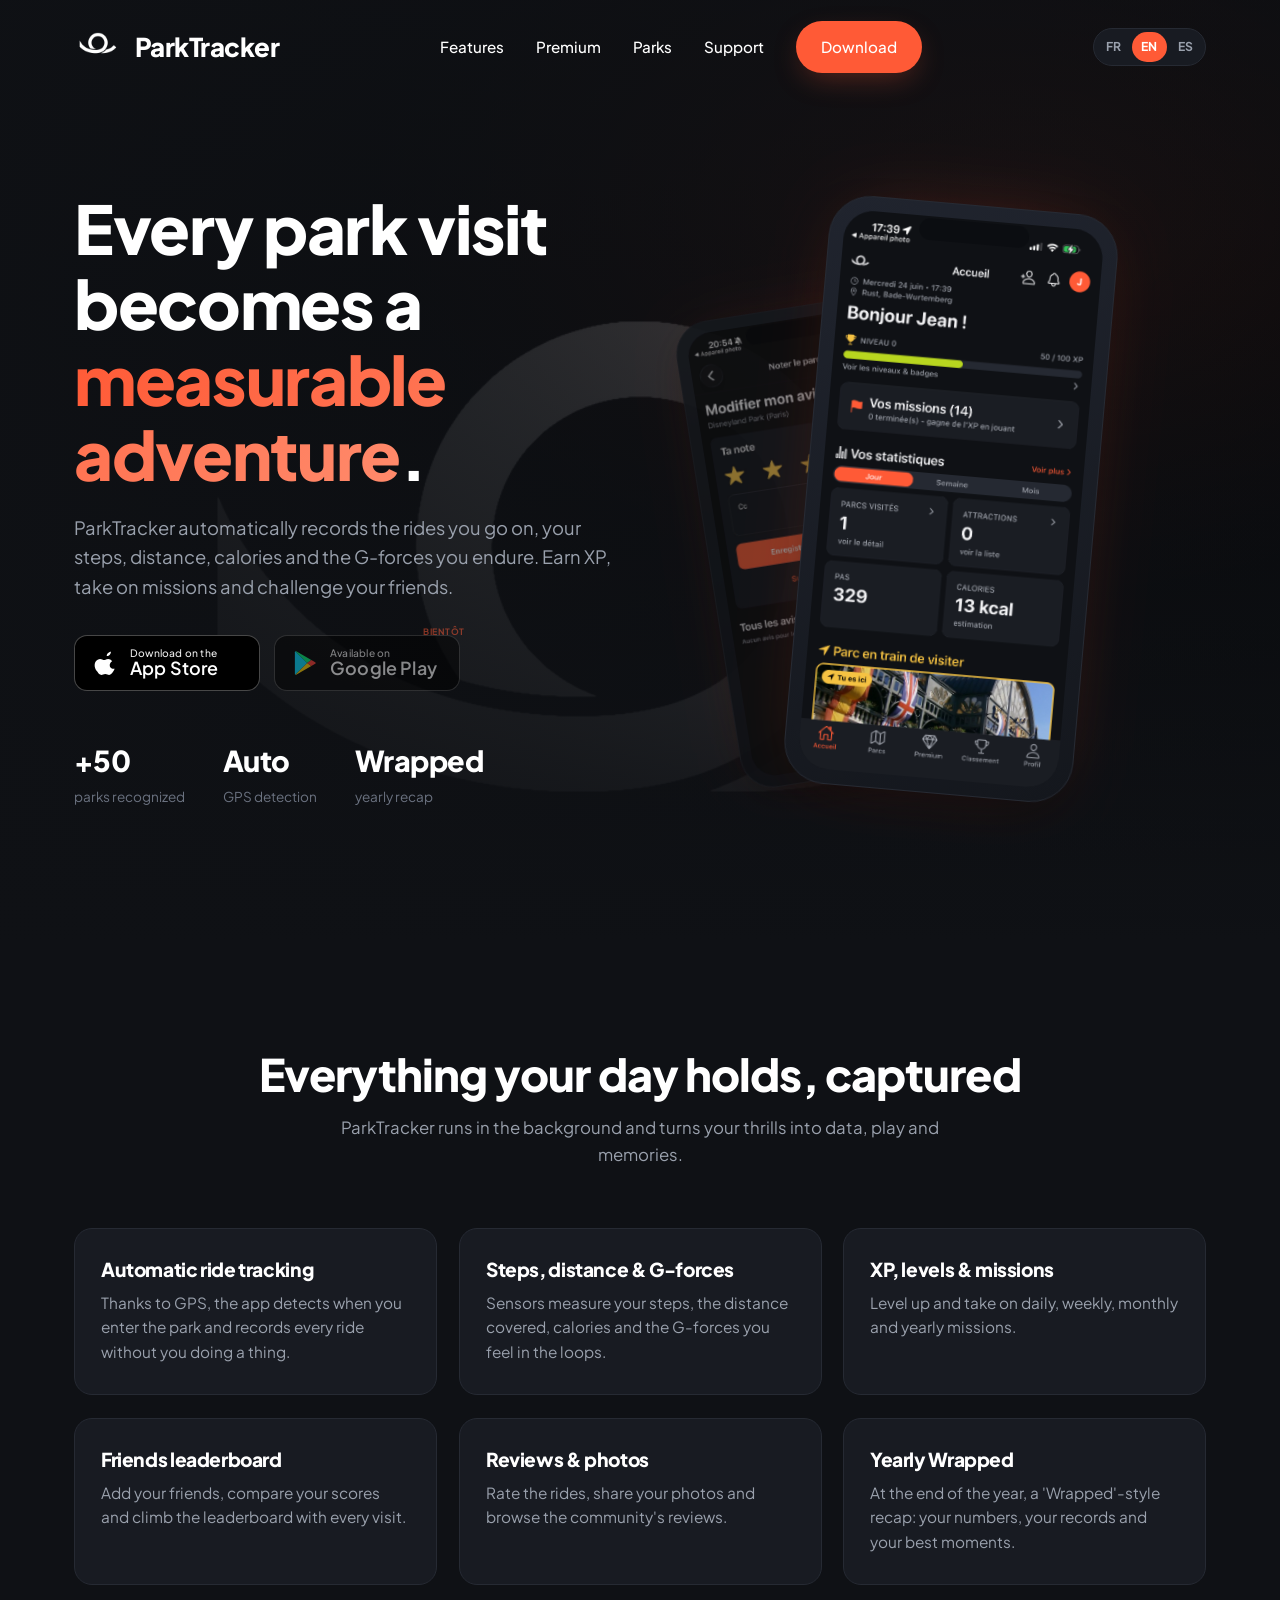
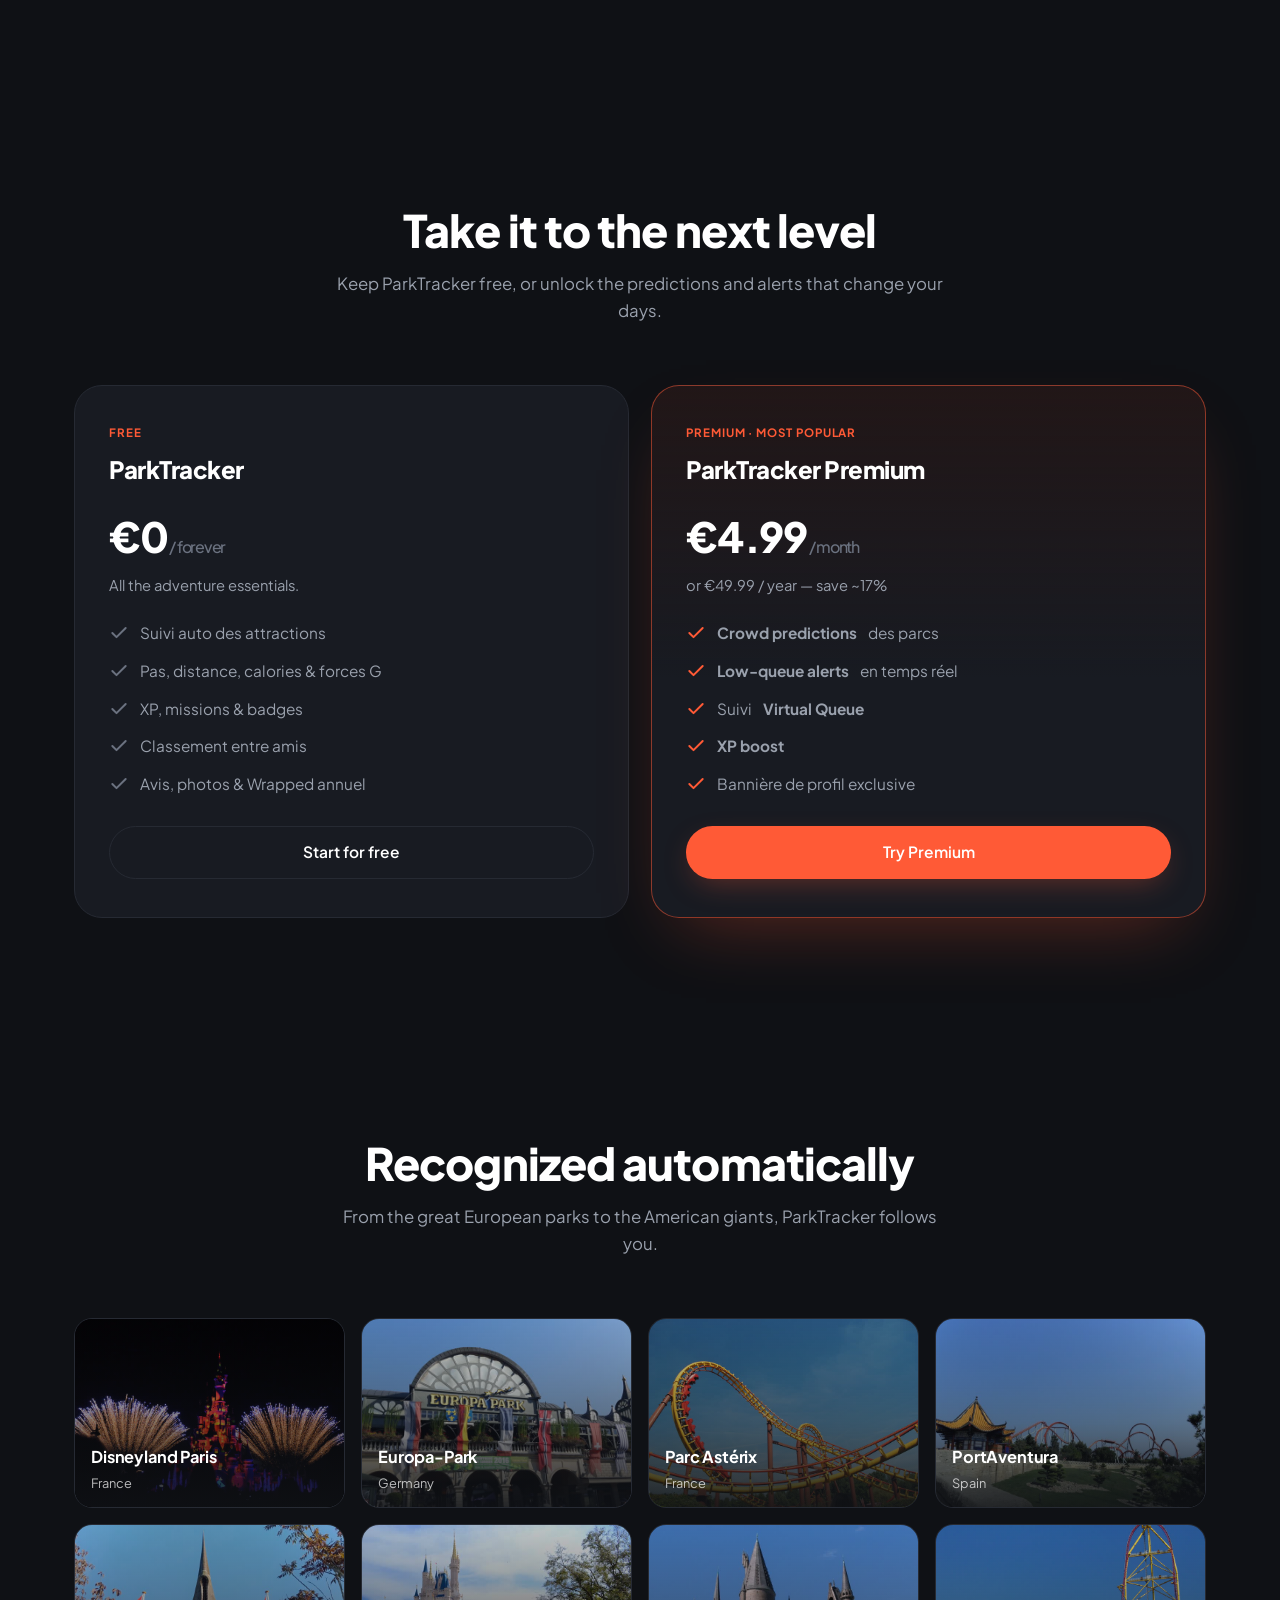
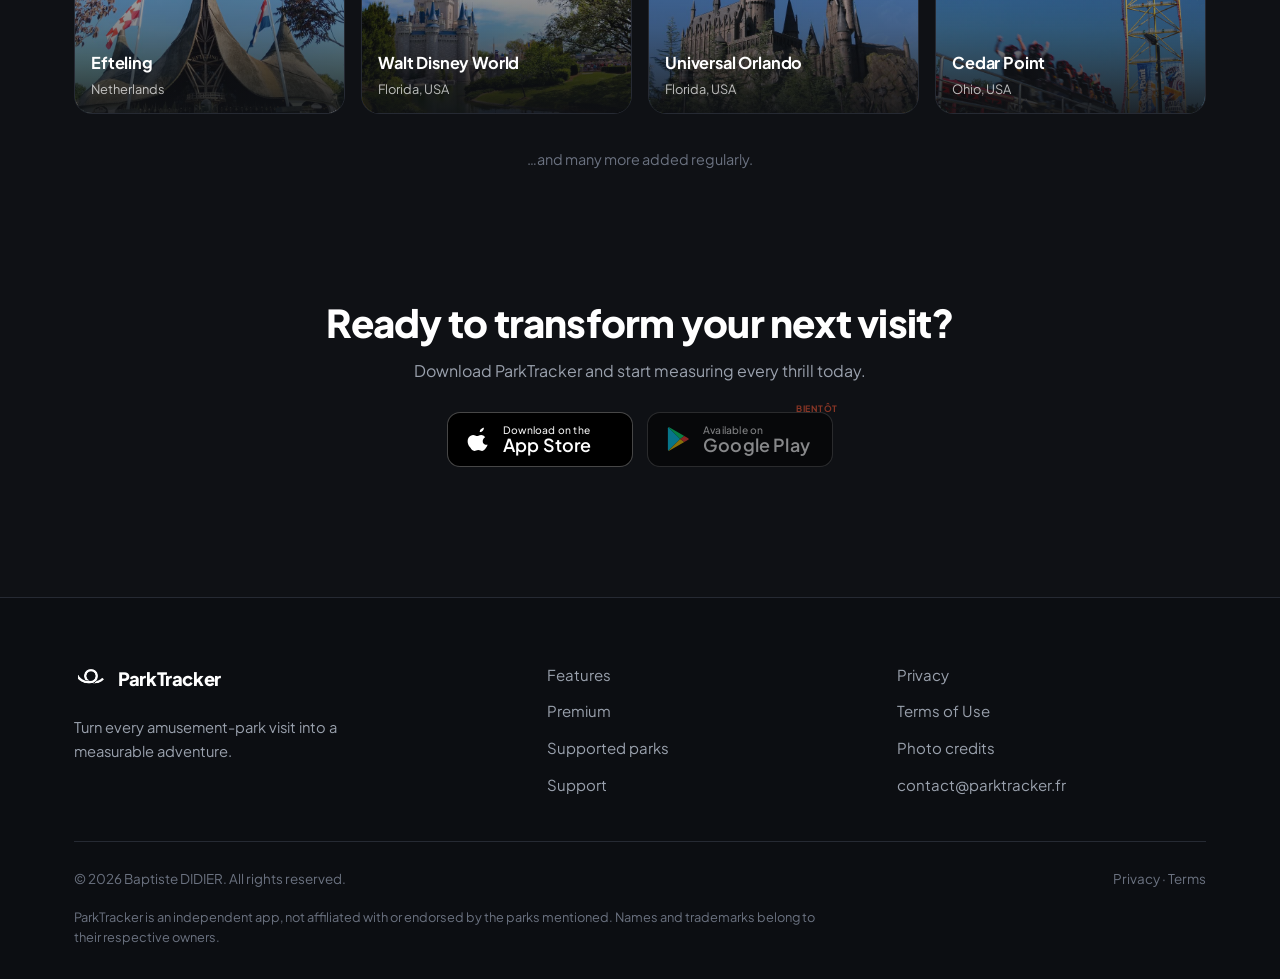
==== commit 2d57fffc: "Retrait des icônes des cartes fonctionnalités" ====
--- a/index.html
+++ b/index.html
@@ -122,49 +122,31 @@
 <div class="features-grid">
 <!-- Carte 1 -->
 <article class="feature-card reveal">
-<div class="feature-icon">
-<svg fill="none" stroke-linecap="round" stroke-linejoin="round" stroke-width="2" viewBox="0 0 24 24"><path d="M3 12h4l3 8 4-16 3 8h4"></path></svg>
-</div>
 <h3 data-i18n="t8016b2e7d0">Suivi auto des attractions</h3>
 <p data-i18n="tde5d9e29cb">Grâce au GPS, l'app détecte votre entrée dans le parc et enregistre chaque attraction sans rien toucher.</p>
 </article>
 <!-- Carte 2 -->
 <article class="feature-card reveal" data-delay="1">
-<div class="feature-icon">
-<svg fill="none" stroke-linecap="round" stroke-linejoin="round" stroke-width="2" viewBox="0 0 24 24"><path d="M13 2 4 14h7l-1 8 9-12h-7l1-8z"></path></svg>
-</div>
 <h3 data-i18n="td0c2eb8aed">Pas, distance &amp; forces G</h3>
 <p data-i18n="t1422612716">Les capteurs mesurent vos pas, la distance parcourue, les calories et les forces G subies dans les loopings.</p>
 </article>
 <!-- Carte 3 -->
 <article class="feature-card reveal" data-delay="2">
-<div class="feature-icon">
-<svg fill="none" stroke-linecap="round" stroke-linejoin="round" stroke-width="2" viewBox="0 0 24 24"><path d="M12 2l2.5 6.5L21 9l-5 4 1.5 7L12 16l-5.5 4L8 13 3 9l6.5-.5z"></path></svg>
-</div>
 <h3 data-i18n="t360a6b150e">XP, niveaux &amp; missions</h3>
 <p data-i18n="ta69a53f116">Montez de niveau et relevez des missions quotidiennes, hebdomadaires, mensuelles et annuelles.</p>
 </article>
 <!-- Carte 4 -->
 <article class="feature-card reveal" data-delay="1">
-<div class="feature-icon">
-<svg fill="none" stroke-linecap="round" stroke-linejoin="round" stroke-width="2" viewBox="0 0 24 24"><path d="M17 21v-2a4 4 0 0 0-4-4H5a4 4 0 0 0-4 4v2"></path><circle cx="9" cy="7" r="4"></circle><path d="M23 21v-2a4 4 0 0 0-3-3.87M16 3.13a4 4 0 0 1 0 7.75"></path></svg>
-</div>
 <h3 data-i18n="te875836b91">Classement entre amis</h3>
 <p data-i18n="ta6d99f258b">Ajoutez vos amis, comparez vos scores et grimpez dans le classement à chaque visite.</p>
 </article>
 <!-- Carte 5 -->
 <article class="feature-card reveal" data-delay="2">
-<div class="feature-icon">
-<svg fill="none" stroke-linecap="round" stroke-linejoin="round" stroke-width="2" viewBox="0 0 24 24"><path d="M12 17.3 6.2 20l1.1-6.5L2.5 8.9l6.5-.9L12 2l3 6 6.5.9-4.8 4.6 1.1 6.5z"></path></svg>
-</div>
 <h3 data-i18n="tbbc7ed1327">Avis &amp; photos</h3>
 <p data-i18n="t23fcf9c6ef">Notez les attractions, partagez vos photos et retrouvez les avis de la communauté.</p>
 </article>
 <!-- Carte 6 -->
 <article class="feature-card reveal" data-delay="3">
-<div class="feature-icon">
-<svg fill="none" stroke-linecap="round" stroke-linejoin="round" stroke-width="2" viewBox="0 0 24 24"><rect height="18" rx="3" width="18" x="3" y="3"></rect><path d="M3 9h18M9 21V9"></path></svg>
-</div>
 <h3 data-i18n="t970a1ed34a">Wrapped annuel</h3>
 <p data-i18n="t1a3f96f711">En fin d'année, un récap façon « Wrapped » : vos chiffres, vos records et vos meilleurs moments.</p>
 </article>
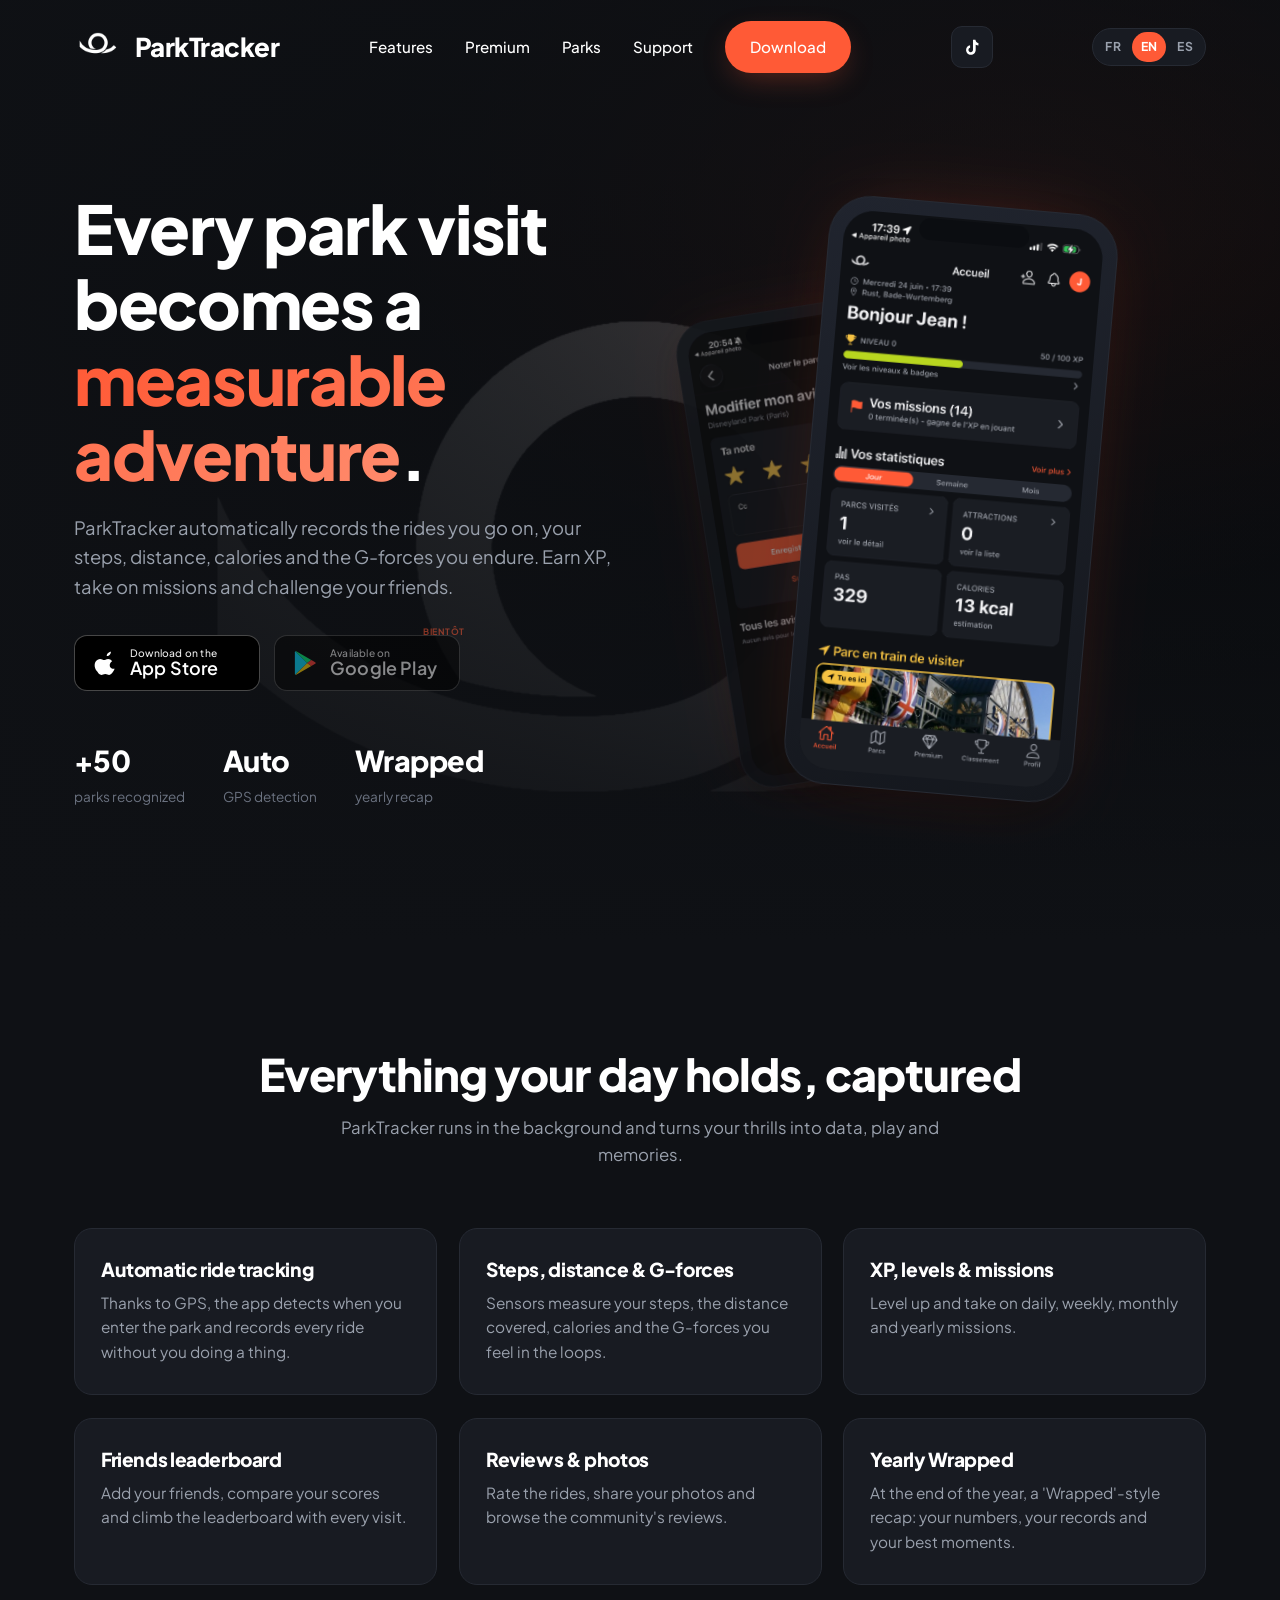
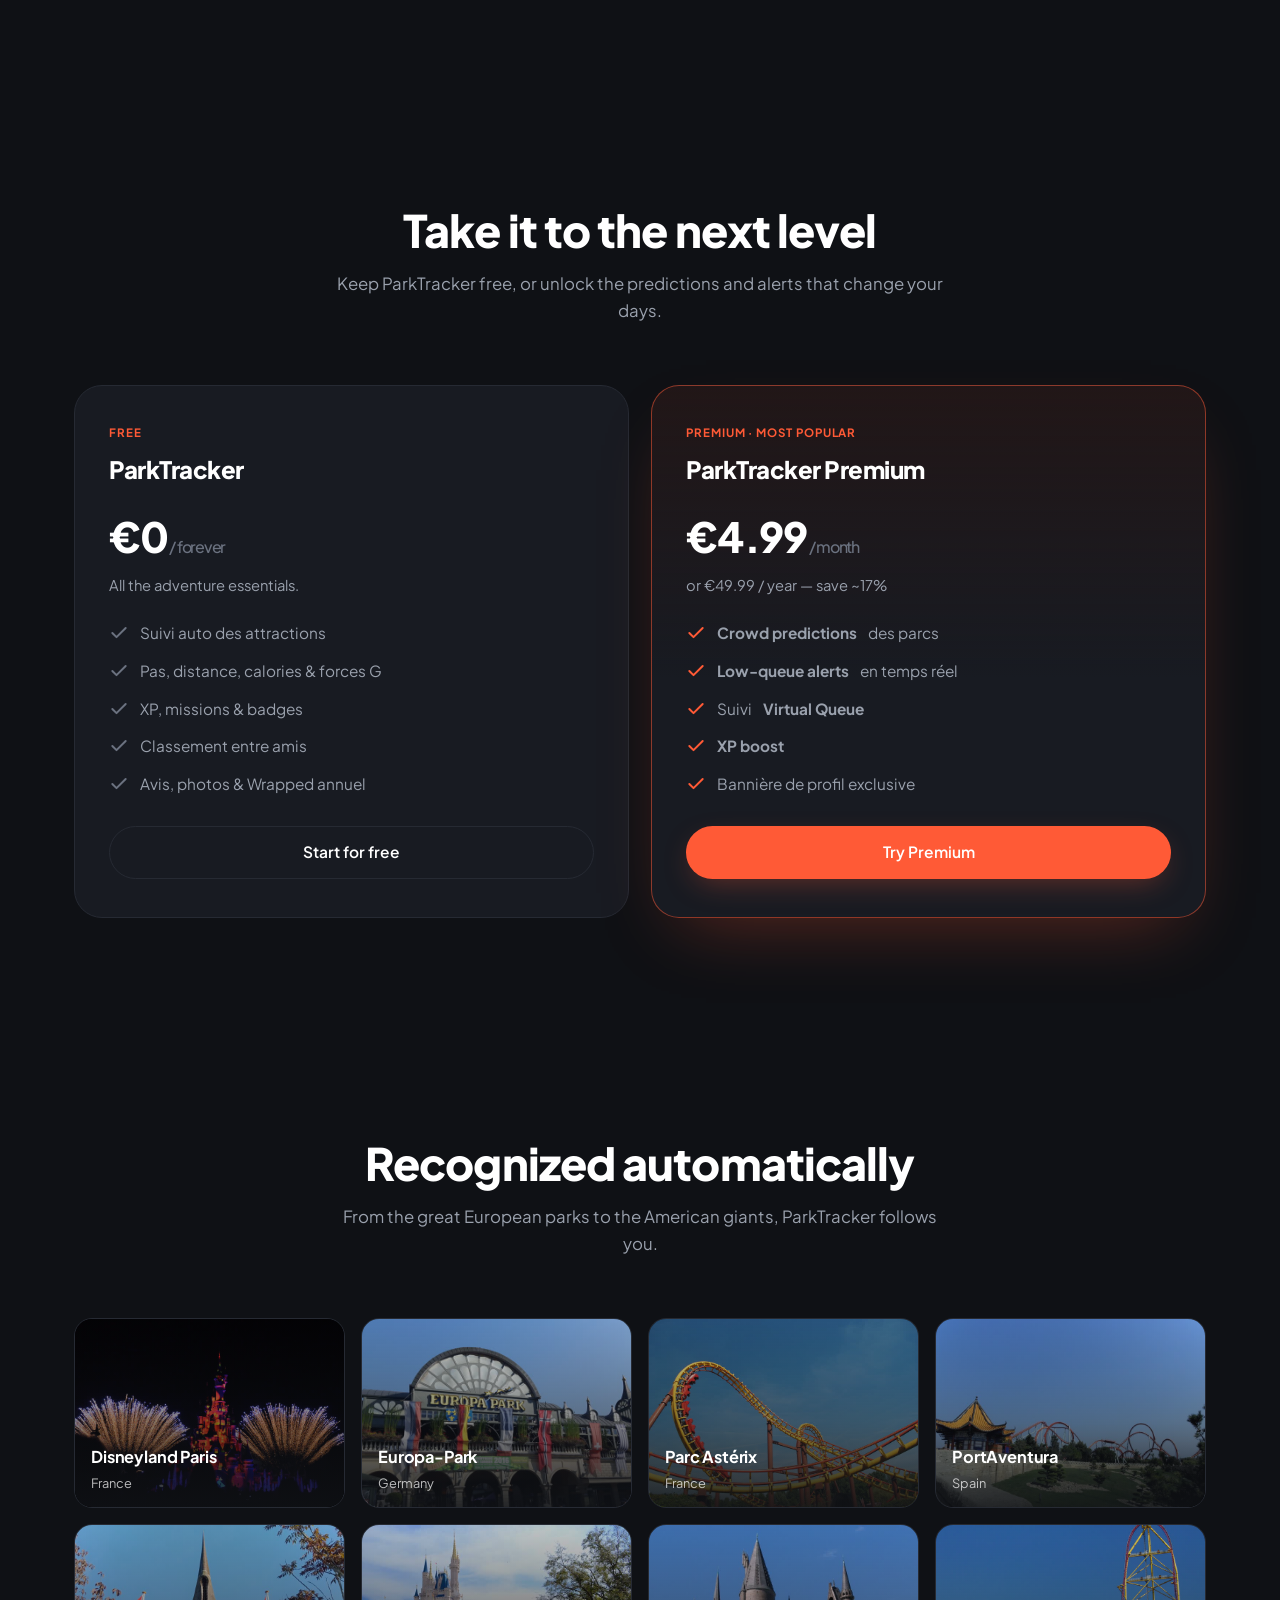
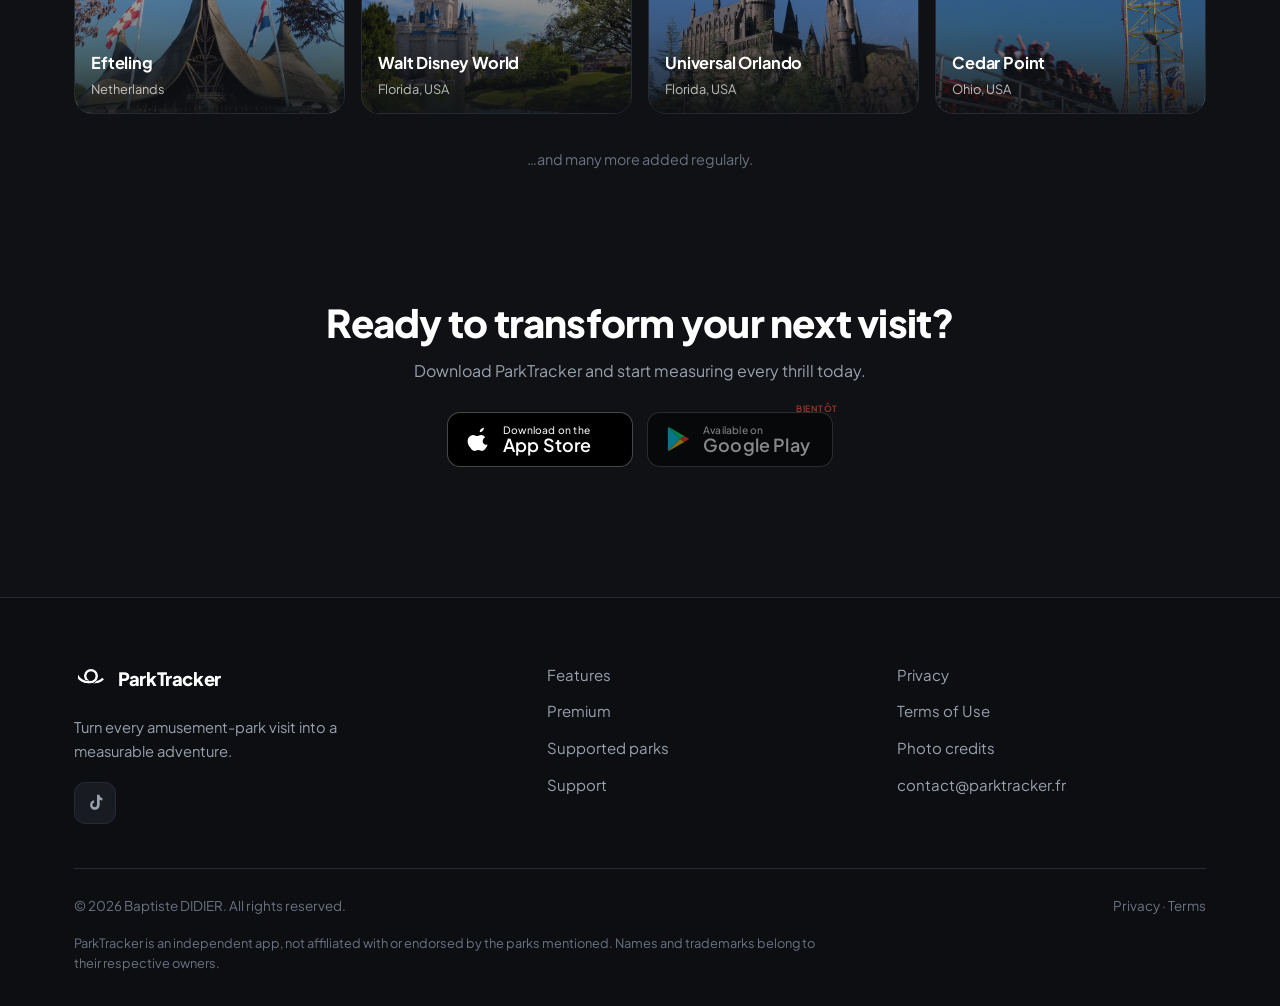
==== commit 92625709: "Bouton TikTok dans la barre de nav" ====
--- a/index.html
+++ b/index.html
@@ -38,6 +38,7 @@
 </li>
 </ul>
 </nav>
+<a class="nav-social" href="https://www.tiktok.com/@parktracker.fr" target="_blank" rel="noopener" aria-label="ParkTracker sur TikTok"><svg viewBox="0 0 24 24" fill="currentColor" aria-hidden="true"><path d="M16.5 3c.3 2 1.5 3.6 3.4 3.9v2.8c-1.1 0-2.1-.3-3.1-.8v6c0 3-2.5 5.5-5.5 5.5S5.8 17.9 5.8 14.9c0-2.7 2-5 4.6-5.4v2.9c-1.1.3-1.9 1.3-1.9 2.5 0 1.4 1.2 2.6 2.6 2.6s2.6-1.2 2.6-2.6V3h2.8z"/></svg></a>
 <div class="lang-switch" data-no-i18n><button type="button" data-lang="fr" aria-label="Français">FR</button><button type="button" data-lang="en" aria-label="English">EN</button><button type="button" data-lang="es" aria-label="Español">ES</button></div>
 <button aria-controls="navLinks" aria-expanded="false" aria-label="Menu" class="nav-toggle" id="navToggle">
 <span></span><span></span><span></span>
@@ -249,6 +250,7 @@
 <span class="brand-name">Park<span class="accent">Tracker</span></span>
 </a>
 <p data-i18n="t980abe0cd0">Transformez chaque visite de parc d'attractions en aventure mesurable.</p>
+<div class="footer-social"><a href="https://www.tiktok.com/@parktracker.fr" target="_blank" rel="noopener" aria-label="ParkTracker sur TikTok"><svg viewBox="0 0 24 24" fill="currentColor" aria-hidden="true"><path d="M16.5 3c.3 2 1.5 3.6 3.4 3.9v2.8c-1.1 0-2.1-.3-3.1-.8v6c0 3-2.5 5.5-5.5 5.5S5.8 17.9 5.8 14.9c0-2.7 2-5 4.6-5.4v2.9c-1.1.3-1.9 1.3-1.9 2.5 0 1.4 1.2 2.6 2.6 2.6s2.6-1.2 2.6-2.6V3h2.8z"/></svg></a></div>
 </div>
 <div class="footer-col">
 <ul>
--- a/css/style.css
+++ b/css/style.css
@@ -275,6 +275,33 @@
 .lang-switch button.active {
   background: var(--accent);
   color: #fff;
+}
+
+/* Icône réseau social dans la barre de nav */
+.nav-social {
+  display: inline-flex;
+  align-items: center;
+  justify-content: center;
+  width: 42px;
+  height: 42px;
+  border-radius: 11px;
+  color: var(--text);
+  background: var(--surface);
+  border: 1px solid var(--border);
+  margin-left: 10px;
+  flex-shrink: 0;
+  transition: color 0.25s var(--ease), background 0.25s var(--ease),
+    border-color 0.25s var(--ease), transform 0.25s var(--ease);
+}
+.nav-social:hover {
+  color: #fff;
+  background: var(--accent);
+  border-color: var(--accent);
+  transform: translateY(-2px);
+}
+.nav-social svg {
+  width: 21px;
+  height: 21px;
 }
 
 .nav-toggle {
@@ -1029,6 +1056,35 @@
   margin-top: 14px;
   max-width: 320px;
 }
+
+/* Réseaux sociaux dans le footer */
+.footer-social {
+  display: flex;
+  gap: 10px;
+  margin-top: 18px;
+}
+.footer-social a {
+  width: 42px;
+  height: 42px;
+  border-radius: 11px;
+  display: grid;
+  place-items: center;
+  background: var(--surface);
+  border: 1px solid var(--border);
+  color: var(--text-muted);
+  transition: color 0.25s var(--ease), border-color 0.25s var(--ease),
+    background 0.25s var(--ease), transform 0.25s var(--ease);
+}
+.footer-social a:hover {
+  color: #fff;
+  background: var(--accent);
+  border-color: var(--accent);
+  transform: translateY(-2px);
+}
+.footer-social svg {
+  width: 21px;
+  height: 21px;
+}
 .footer-col h4 {
   font-size: 0.85rem;
   text-transform: uppercase;
@@ -1305,7 +1361,7 @@
     gap: 50px;
   }
   .hero-visual {
-    order: -1;
+    order: 0;
   }
   .device-stack {
     height: 560px;
@@ -1336,14 +1392,25 @@
     padding: 24px;
     gap: 22px;
     transform: translateY(-120%);
-    transition: transform 0.4s var(--ease);
+    visibility: hidden;
+    transition: transform 0.4s var(--ease), visibility 0s linear 0.4s;
     align-items: flex-start;
   }
   .nav-links.open {
     transform: translateY(0);
+    visibility: visible;
+    transition: transform 0.4s var(--ease), visibility 0s;
   }
   .nav-toggle {
     display: flex;
+  }
+  /* Sur téléphone : on masque la maquette du téléphone */
+  .hero-visual {
+    display: none;
+  }
+  /* Icône TikTok masquée dans la nav sur mobile (elle reste dans le footer) */
+  .nav-social {
+    display: none;
   }
   .site-header .brand {
     font-size: 1.34rem;
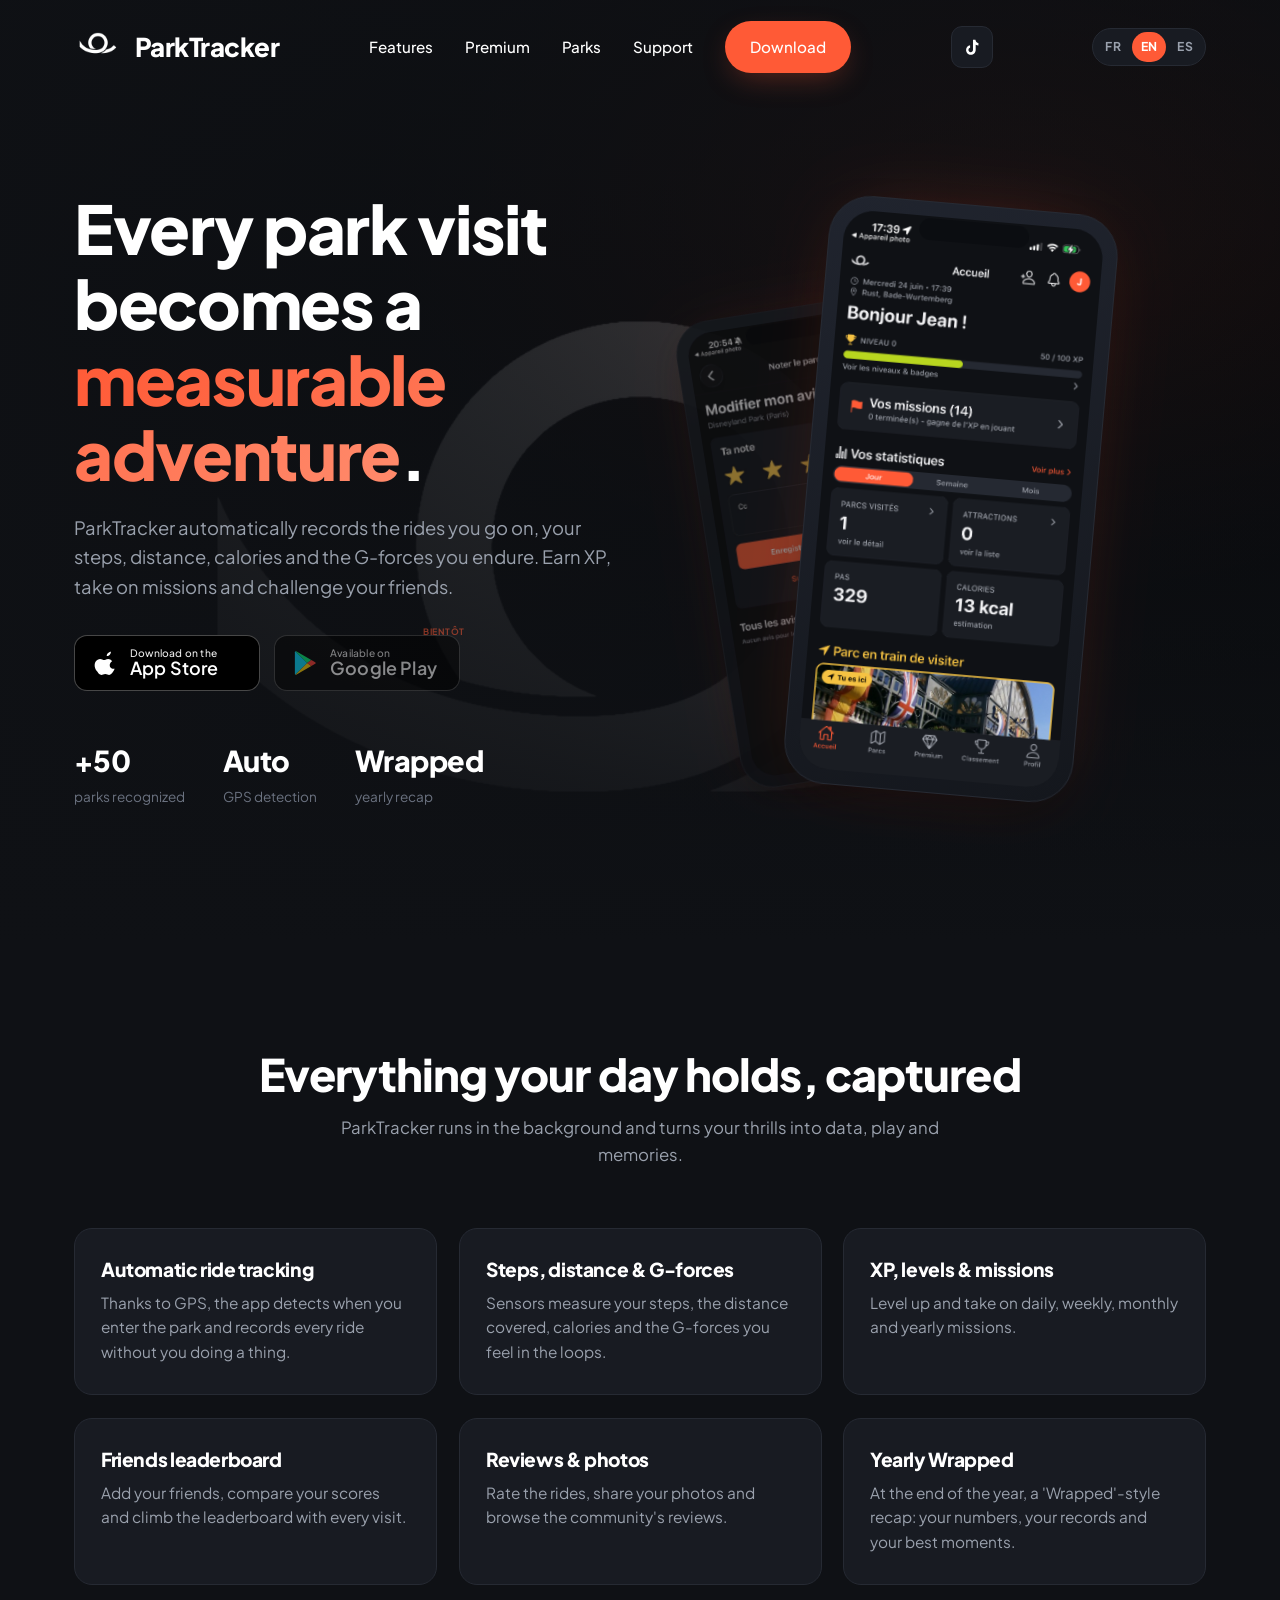
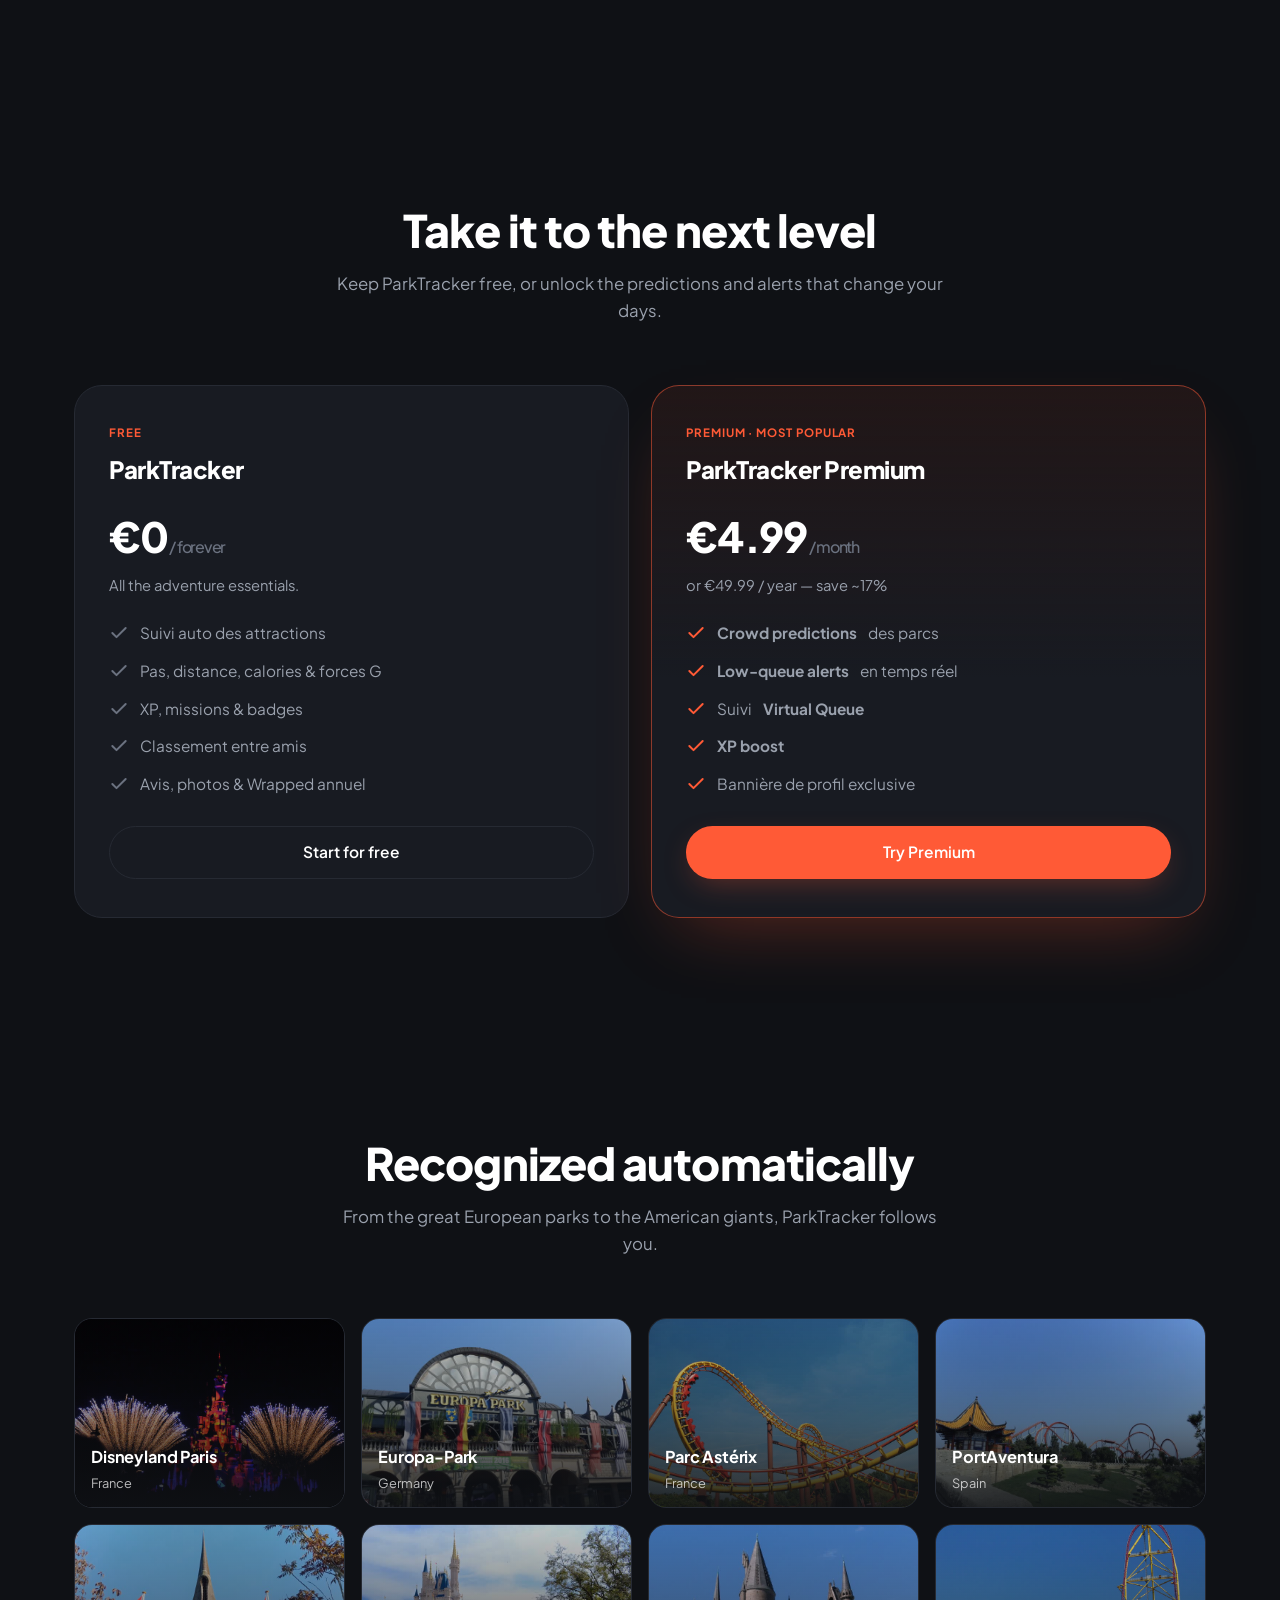
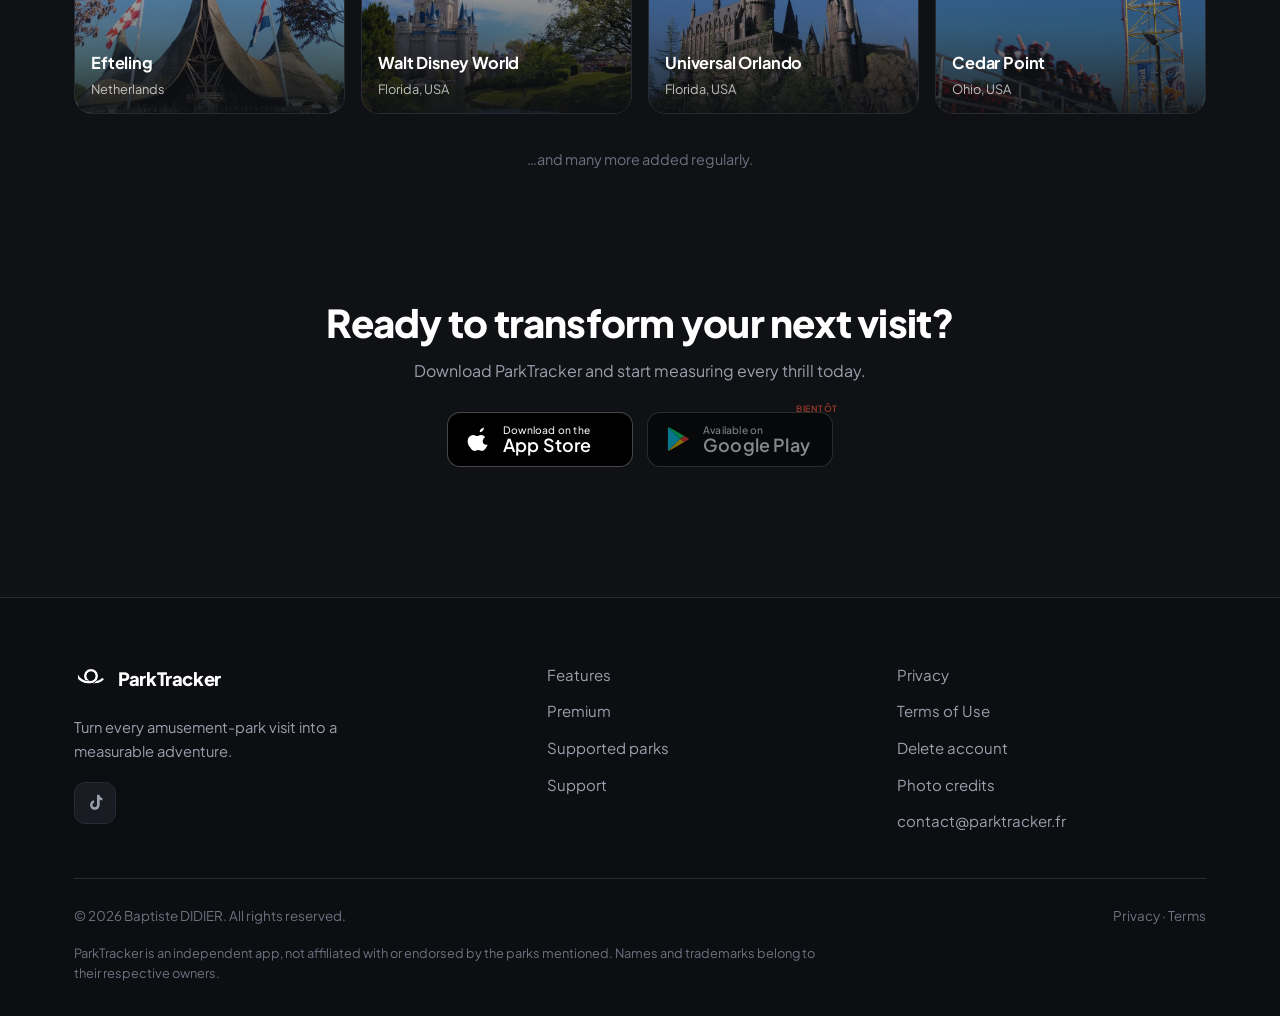
==== commit 7ca7ba9f: "Page de suppression de compte (conforme Play Store)" ====
--- a/index.html
+++ b/index.html
@@ -264,6 +264,7 @@
 <ul>
 <li><a data-i18n="t3db25c9571" href="/confidentialite">Confidentialité</a></li>
 <li><a data-i18n="ta80977a2fe" href="/cgu">Conditions d'utilisation</a></li>
+<li><a data-i18n="sc_footer_link" href="/suppression-compte">Suppression de compte</a></li>
 <li><a data-i18n="ta1d5f666de" href="/credits">Crédits photos</a></li>
 <li><a data-i18n="t6dd42fd95f" href="mailto:contact@parktracker.fr">contact@parktracker.fr</a></li>
 </ul>
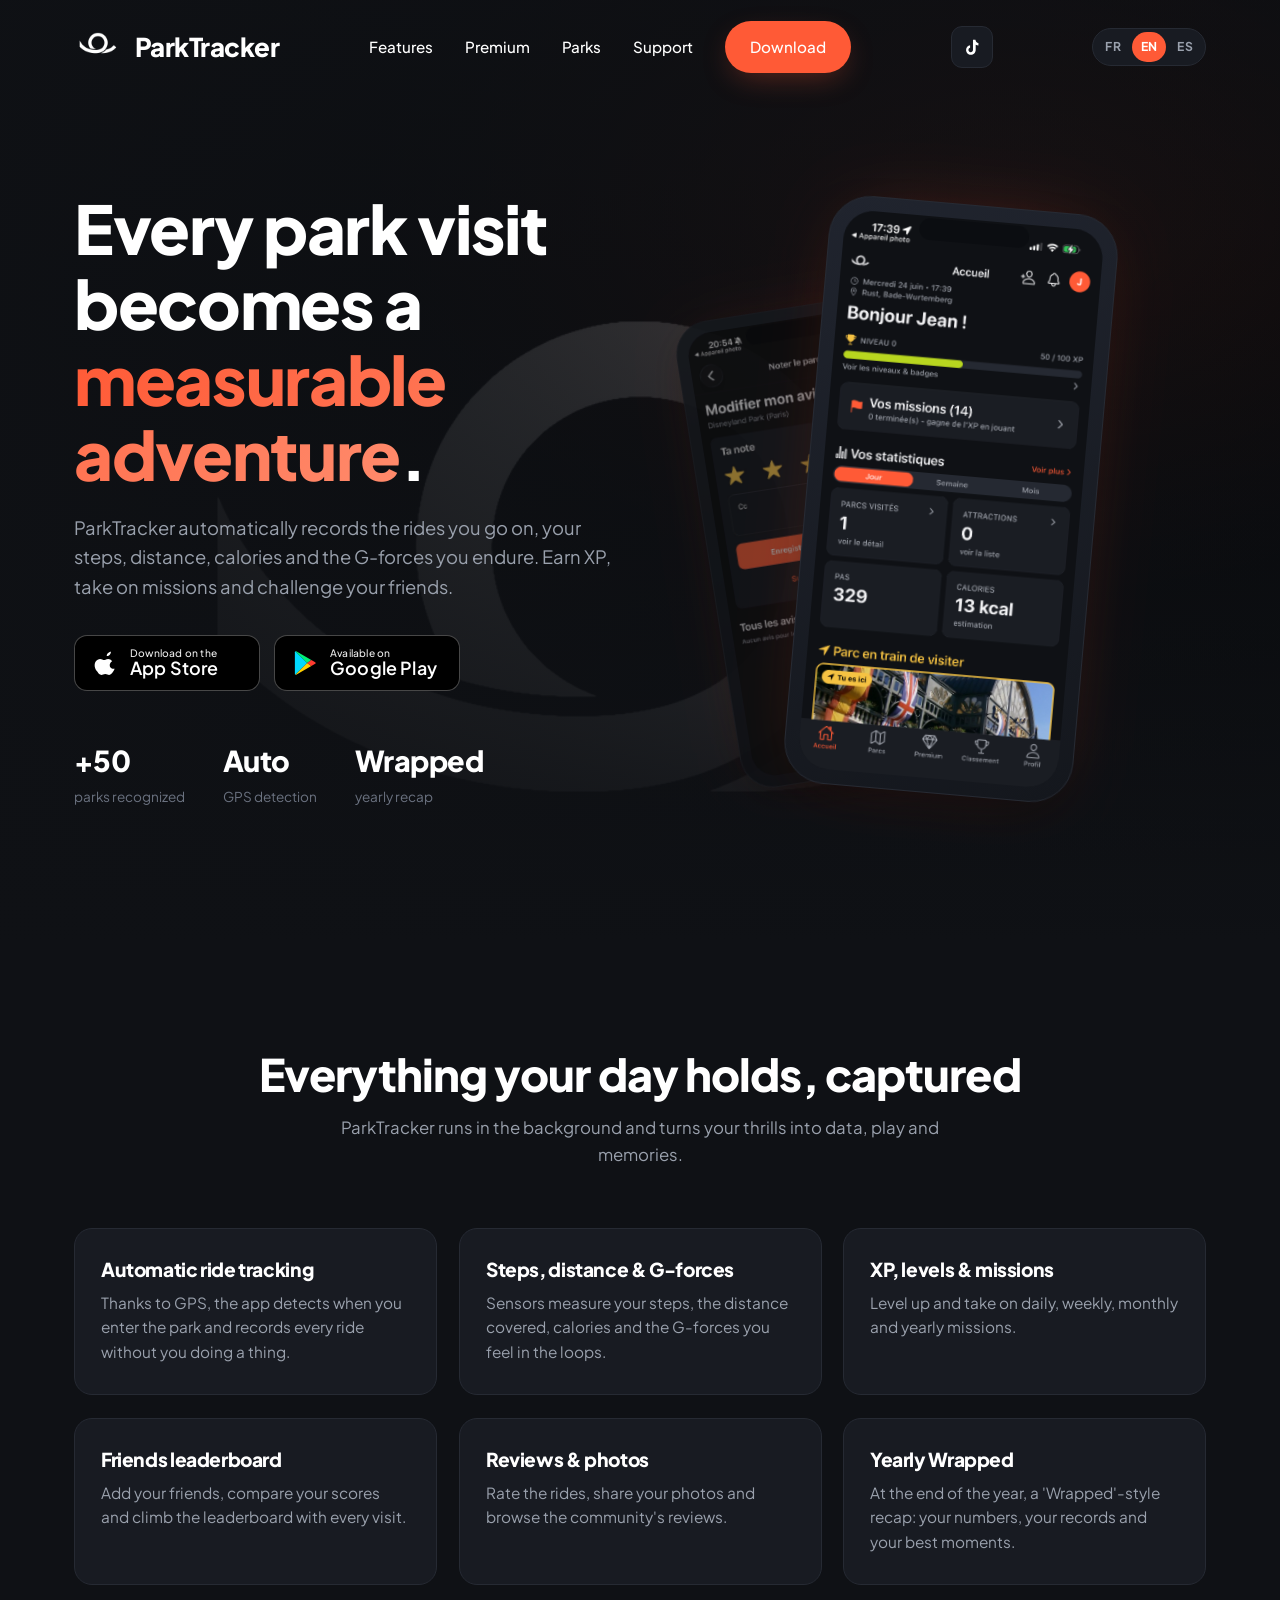
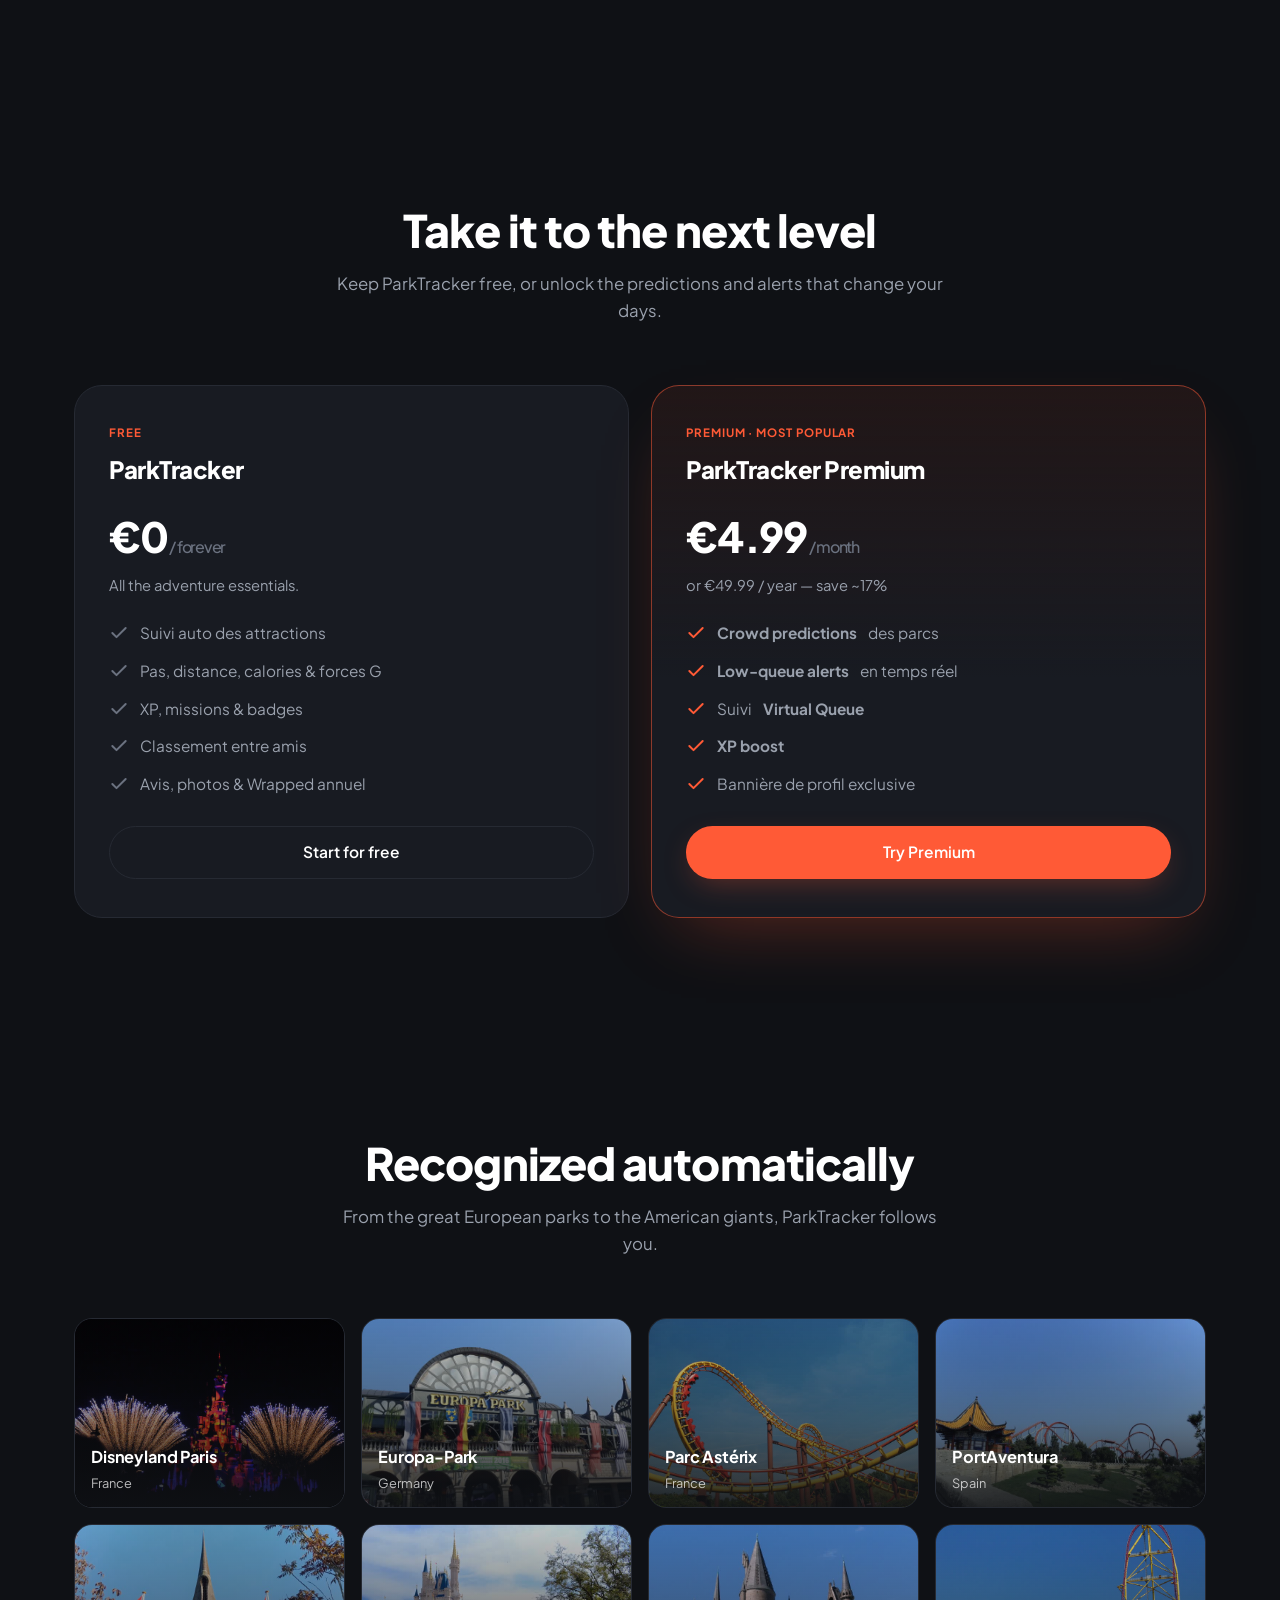
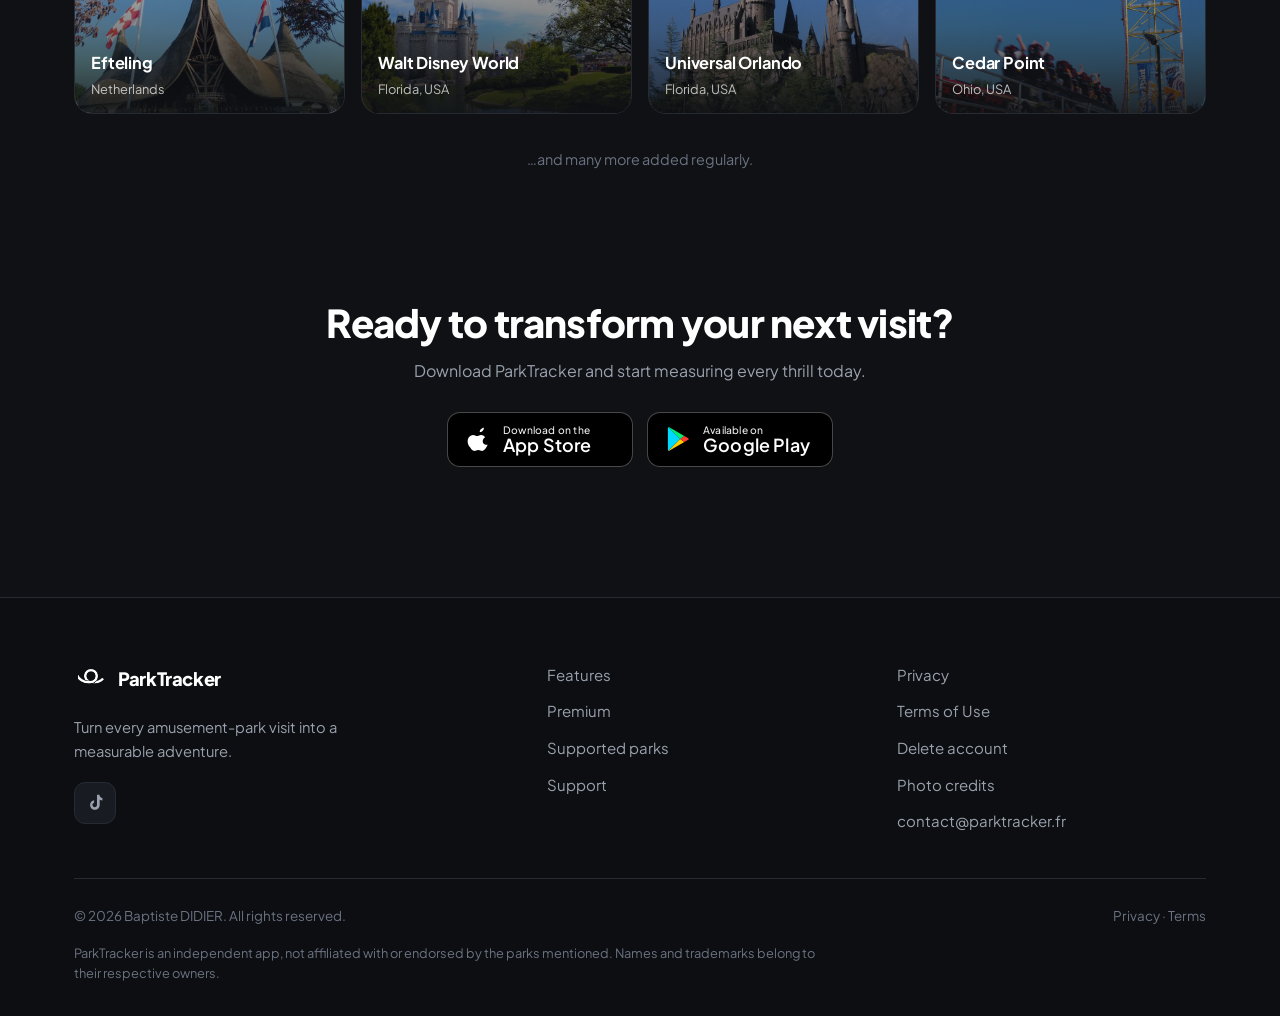
==== commit 73f349dc: "Bouton Google Play actif (app Android en ligne)" ====
--- a/index.html
+++ b/index.html
@@ -75,7 +75,7 @@
 <strong>App Store</strong>
 </span>
 </a>
-<span aria-disabled="true" aria-label="Bientôt sur Google Play" class="store-badge store-badge--soon" role="button">
+<a aria-label="Télécharger sur Google Play" class="store-badge" href="https://play.google.com/store/apps/details?id=com.parktracker.app&amp;hl=fr" rel="noopener" target="_blank">
 <svg aria-hidden="true" class="badge-ico" viewBox="0 0 512 512">
 <path d="M47 24 279 256 47 488c-6-4-10-12-10-22V46c0-10 4-18 10-22z" fill="#00D9FF"></path>
 <path d="M47 24c4-2 10-2 16 2l298 170-82 60z" fill="#00F076"></path>
@@ -86,7 +86,7 @@
 <small>Disponible sur</small>
 <strong>Google Play</strong>
 </span>
-</span>
+</a>
 </div>
 <div class="hero-stats reveal" data-delay="4">
 <div class="stat" data-i18n="t65bad3c698"><strong>+50</strong><span>parcs reconnus</span></div>
@@ -231,10 +231,10 @@
 <svg aria-hidden="true" class="badge-ico" fill="#fff" viewBox="0 0 24 24"><path d="M16.5 1.5c.1 1-.3 2-1 2.8-.7.8-1.8 1.4-2.8 1.3-.1-1 .4-2 1-2.7.7-.8 1.9-1.4 2.8-1.4zM20 17.2c-.5 1.2-.8 1.7-1.4 2.7-.9 1.4-2.1 3.1-3.7 3.1-1.4 0-1.7-.9-3.6-.9-1.8 0-2.2.9-3.6.9-1.5 0-2.7-1.5-3.6-2.9C1.2 17.4.9 13 2.5 10.7c1-1.5 2.6-2.4 4.1-2.4 1.5 0 2.5 1 3.7 1 1.2 0 1.9-1 3.7-1 1.3 0 2.7.7 3.7 2-3.3 1.8-2.7 6.4.3 6.9z"></path></svg>
 <span class="badge-txt" data-i18n="t4484827b32"><small>Télécharger dans l'</small><strong>App Store</strong></span>
 </a>
-<span aria-disabled="true" aria-label="Bientôt sur Google Play" class="store-badge store-badge--soon" role="button">
+<a aria-label="Télécharger sur Google Play" class="store-badge" href="https://play.google.com/store/apps/details?id=com.parktracker.app&amp;hl=fr" rel="noopener" target="_blank">
 <svg aria-hidden="true" class="badge-ico" viewBox="0 0 512 512"><path d="M47 24 279 256 47 488c-6-4-10-12-10-22V46c0-10 4-18 10-22z" fill="#00D9FF"></path><path d="M47 24c4-2 10-2 16 2l298 170-82 60z" fill="#00F076"></path><path d="M279 256l82 60-298 170c-6 4-12 4-16 2z" fill="#FFCE00"></path><path d="M279 256l82-60 76 44c14 9 14 23 0 32l-76 44z" fill="#FF3B30"></path></svg>
 <span class="badge-txt" data-i18n="tf0bf47f7e5"><small>Disponible sur</small><strong>Google Play</strong></span>
-</span>
+</a>
 </div>
 </div>
 </div>
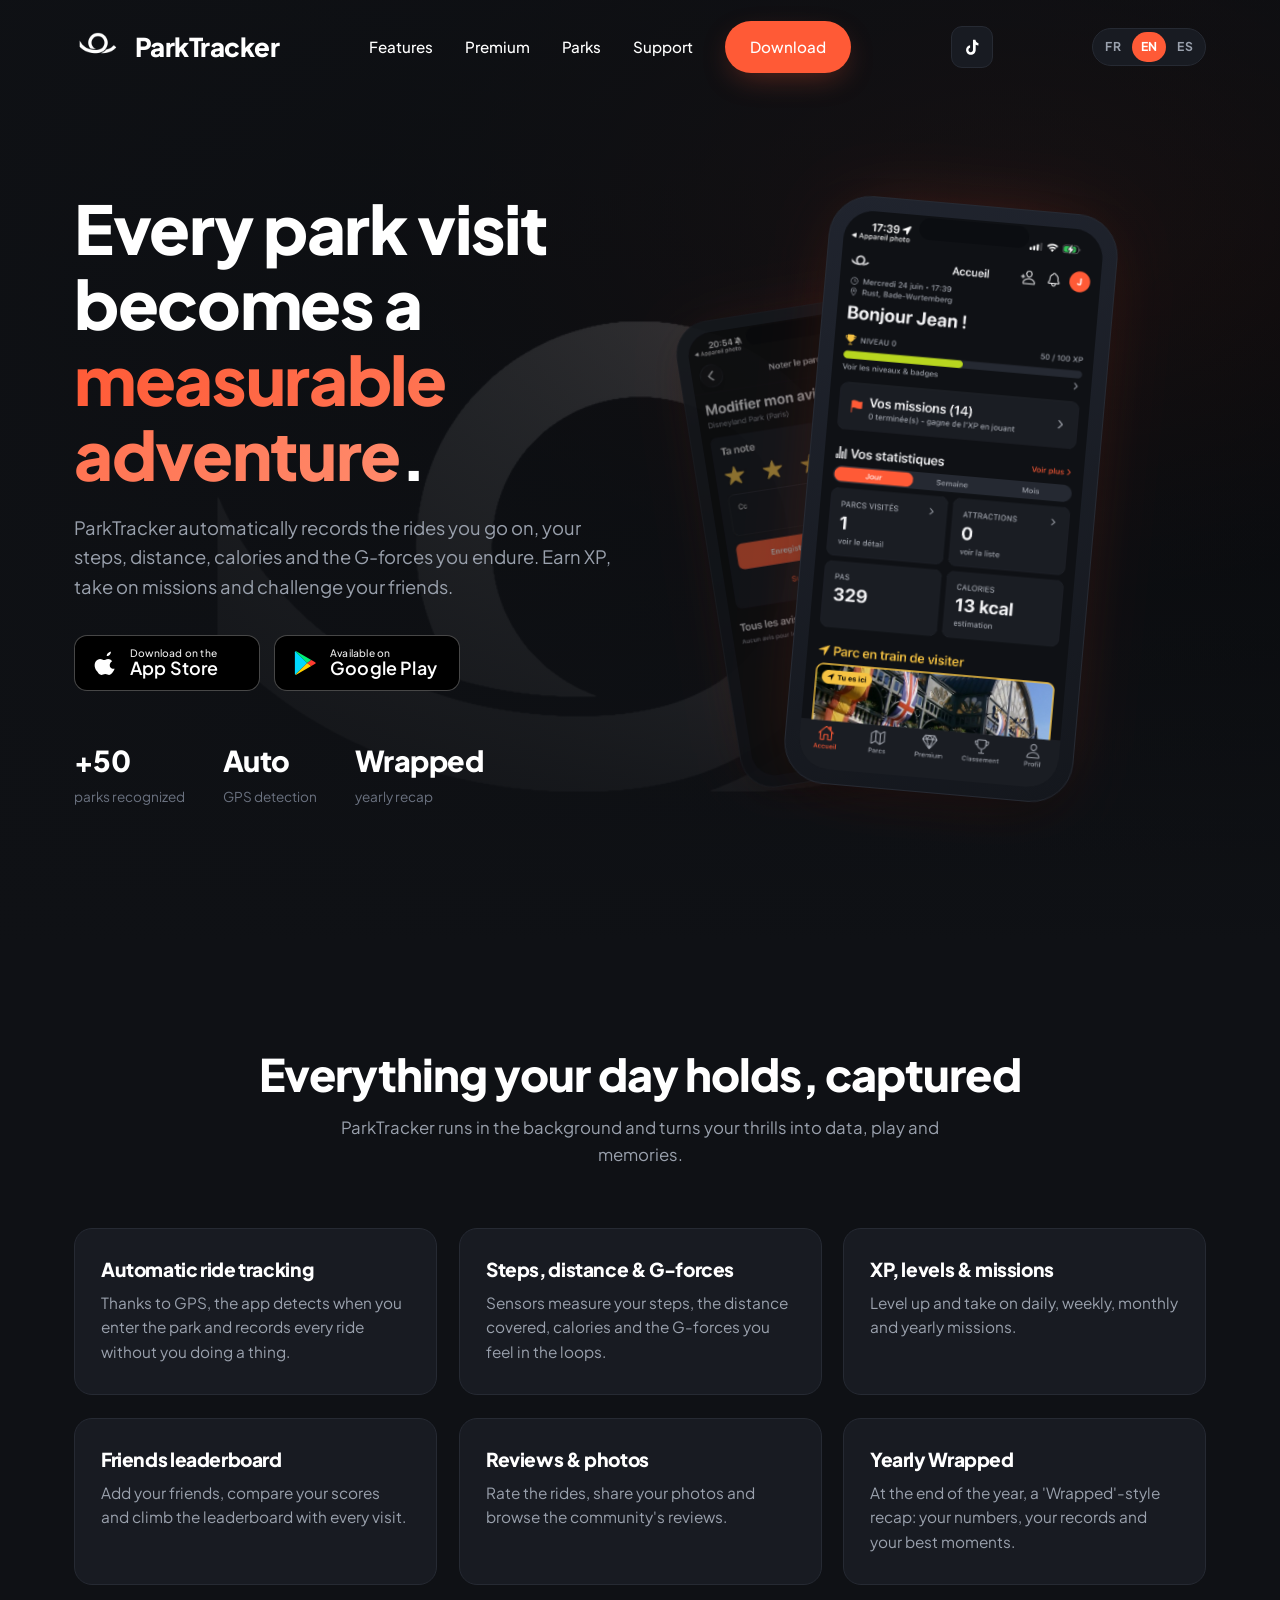
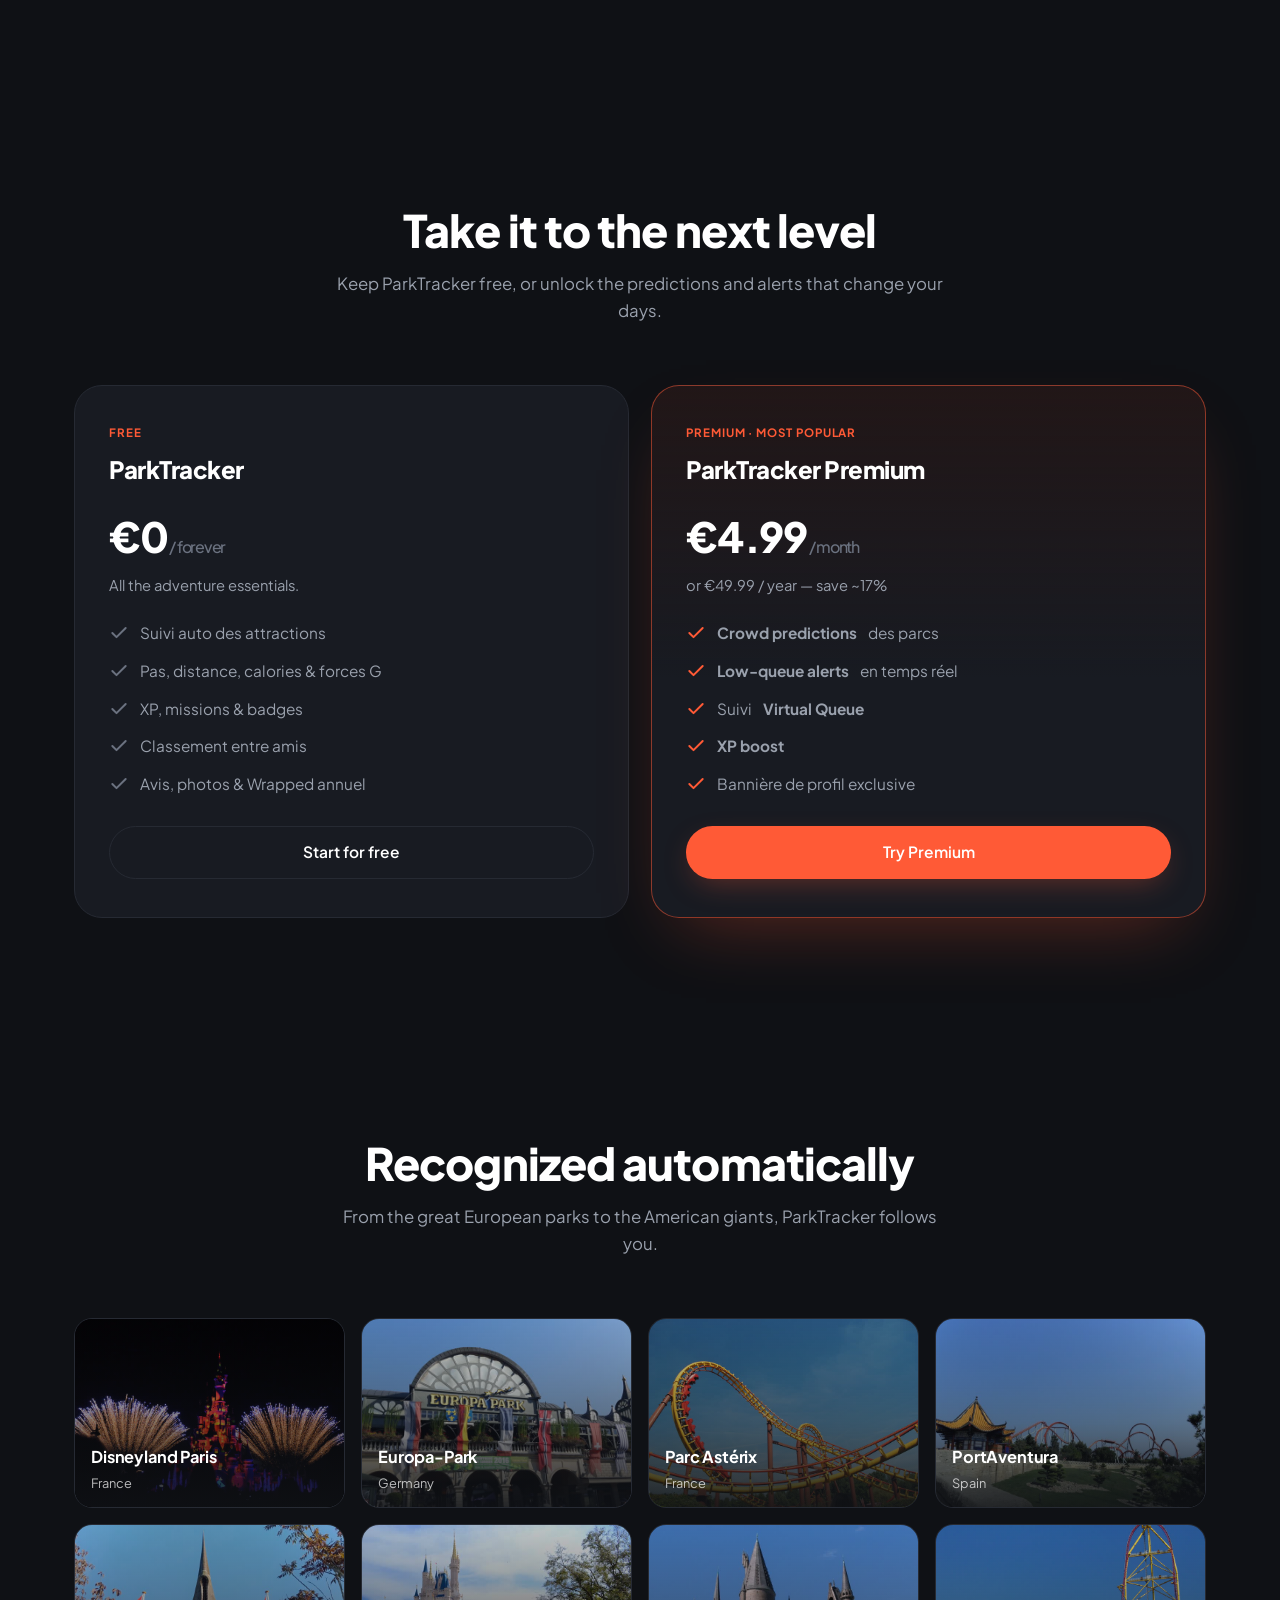
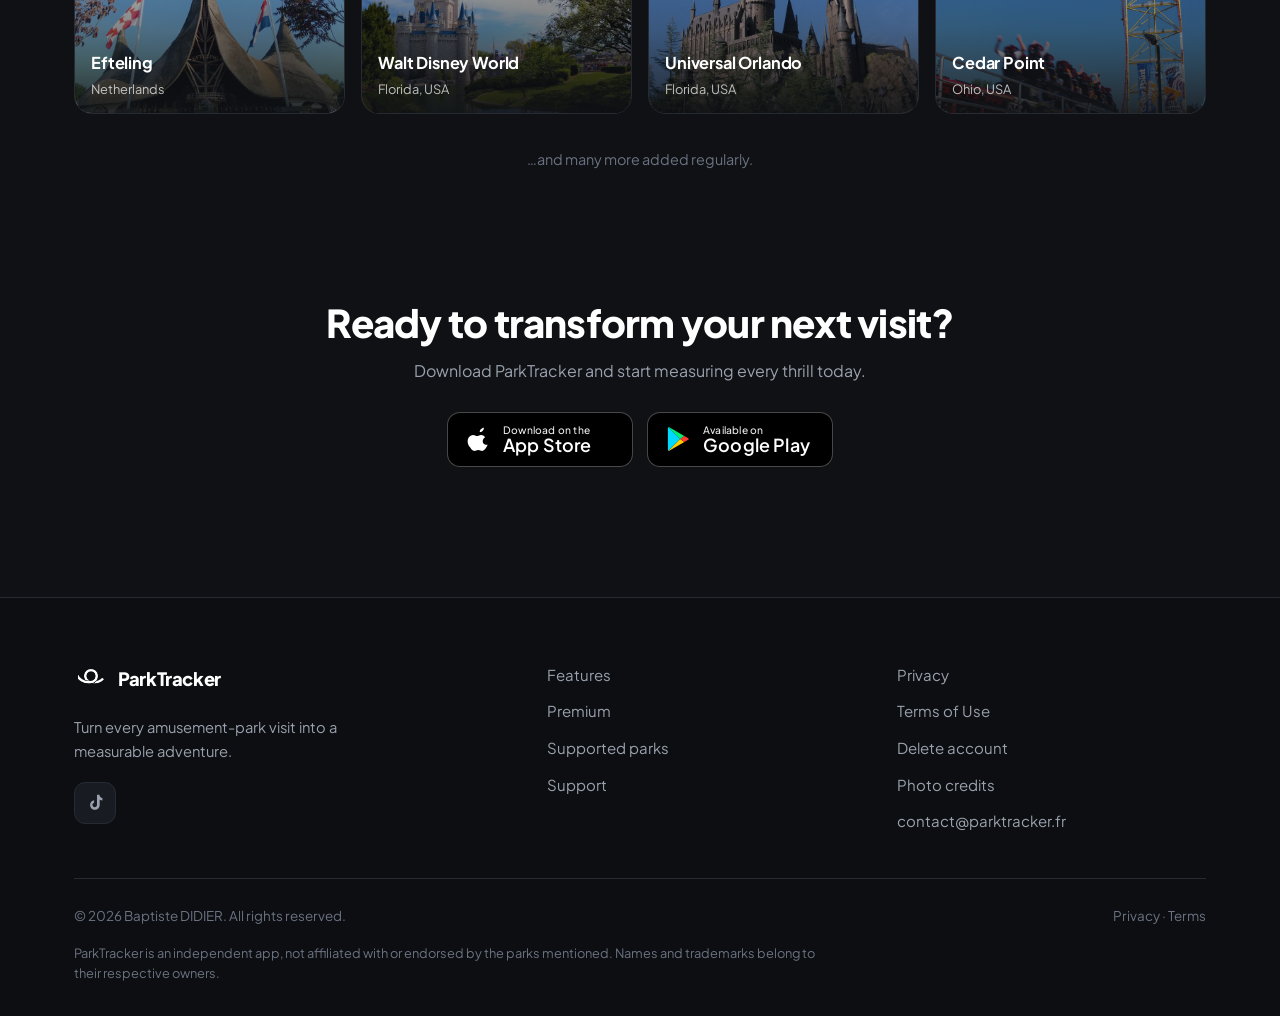
==== commit fc9965bd: "Page d'invitation ?ref=CODE (parrainage)" ====
--- a/index.html
+++ b/index.html
@@ -46,6 +46,13 @@
 </div>
 </header>
 <main>
+<noscript>
+<div class="container" style="padding-top:110px;text-align:center;color:var(--text-muted);">
+Ton code parrain se trouve dans le lien que tu as reçu (après « ?ref= »). Installe ParkTracker :
+<a href="https://apps.apple.com/app/id6783854201">App Store</a> ·
+<a href="https://play.google.com/store/apps/details?id=com.parktracker.app">Google Play</a>.
+</div>
+</noscript>
 <!-- ===================== HERO ===================== -->
 <section class="hero" id="download">
 <!-- Vidéo de fond -->
@@ -53,6 +60,28 @@
 <video autoplay="" loop="" muted="" playsinline="" poster="/assets/logo-dark-bg.png" preload="auto">
 <source src="/assets/hero.mp4" type="video/mp4"/>
 </video>
+</div>
+<div class="container">
+<div class="ref-banner" id="refBanner" hidden>
+<p class="ref-eyebrow" data-i18n="ref_invited">Tu as été invité(e) sur ParkTracker 🎢</p>
+<p class="ref-label" data-i18n="ref_label">Ton code parrain</p>
+<div class="ref-code-row">
+<span class="ref-code" id="refCode">------</span>
+<button type="button" class="btn btn-primary ref-copy" id="refCopy" data-i18n="ref_copy">Copier</button>
+</div>
+<p class="ref-hint" data-i18n="ref_hint">Garde-le : il te sera demandé à la création de ton compte.</p>
+<a class="btn btn-store ref-install" id="refInstall" href="https://apps.apple.com/app/id6783854201" target="_blank" rel="noopener" data-i18n="ref_install">Installer ParkTracker</a>
+<div class="ref-stores">
+<a class="store-badge ref-store-ios" href="https://apps.apple.com/app/id6783854201" target="_blank" rel="noopener" aria-label="Télécharger sur l'App Store">
+<svg class="badge-ico" viewBox="0 0 24 24" fill="#fff" aria-hidden="true"><path d="M16.5 1.5c.1 1-.3 2-1 2.8-.7.8-1.8 1.4-2.8 1.3-.1-1 .4-2 1-2.7.7-.8 1.9-1.4 2.8-1.4zM20 17.2c-.5 1.2-.8 1.7-1.4 2.7-.9 1.4-2.1 3.1-3.7 3.1-1.4 0-1.7-.9-3.6-.9-1.8 0-2.2.9-3.6.9-1.5 0-2.7-1.5-3.6-2.9C1.2 17.4.9 13 2.5 10.7c1-1.5 2.6-2.4 4.1-2.4 1.5 0 2.5 1 3.7 1 1.2 0 1.9-1 3.7-1 1.3 0 2.7.7 3.7 2-3.3 1.8-2.7 6.4.3 6.9z"/></svg>
+<span class="badge-txt"><small>Télécharger sur l'</small><strong>App Store</strong></span>
+</a>
+<a class="store-badge ref-store-android" href="https://play.google.com/store/apps/details?id=com.parktracker.app" target="_blank" rel="noopener" aria-label="Télécharger sur Google Play">
+<svg class="badge-ico" viewBox="0 0 512 512" aria-hidden="true"><path d="M47 24 279 256 47 488c-6-4-10-12-10-22V46c0-10 4-18 10-22z" fill="#00D9FF"></path><path d="M47 24c4-2 10-2 16 2l298 170-82 60z" fill="#00F076"></path><path d="M279 256l82 60-298 170c-6 4-12 4-16 2z" fill="#FFCE00"></path><path d="M279 256l82-60 76 44c14 9 14 23 0 32l-76 44z" fill="#FF3B30"></path></svg>
+<span class="badge-txt"><small>Disponible sur</small><strong>Google Play</strong></span>
+</a>
+</div>
+</div>
 </div>
 <div class="container hero-grid">
 <div class="hero-copy">
--- a/css/style.css
+++ b/css/style.css
@@ -495,6 +495,78 @@
   position: relative;
   padding: 190px 0 130px;
   overflow: hidden;
+}
+
+/* ---------- Bloc parrainage (?ref=CODE) ---------- */
+.ref-banner {
+  position: relative;
+  z-index: 2;
+  max-width: 560px;
+  margin: 0 auto 46px;
+  background: linear-gradient(180deg, rgba(255, 90, 54, 0.16), var(--surface) 62%);
+  border: 1px solid rgba(255, 90, 54, 0.5);
+  border-radius: var(--radius-lg);
+  padding: 28px 26px;
+  text-align: center;
+  box-shadow: 0 26px 64px -30px var(--accent-glow);
+}
+.ref-eyebrow {
+  color: var(--accent);
+  font-weight: 700;
+  font-size: 0.92rem;
+  margin-bottom: 16px;
+}
+.ref-label {
+  color: var(--text-muted);
+  font-size: 0.9rem;
+  margin-bottom: 10px;
+}
+.ref-code-row {
+  display: flex;
+  gap: 12px;
+  align-items: center;
+  justify-content: center;
+  flex-wrap: wrap;
+  margin-bottom: 12px;
+}
+.ref-code {
+  font-size: clamp(1.9rem, 9vw, 2.7rem);
+  font-weight: 800;
+  letter-spacing: 0.18em;
+  padding: 8px 16px 8px 22px;
+  border-radius: 14px;
+  background: rgba(0, 0, 0, 0.28);
+  border: 1px solid var(--border);
+  font-variant-numeric: tabular-nums;
+  user-select: all;
+}
+.ref-copy {
+  padding: 12px 22px;
+}
+.ref-copy.is-copied {
+  background: #22c55e;
+  box-shadow: none;
+}
+.ref-hint {
+  color: var(--text-muted);
+  font-size: 0.9rem;
+  margin-bottom: 22px;
+}
+.ref-install {
+  margin: 0 auto;
+}
+.ref-stores {
+  display: none;
+  justify-content: center;
+  gap: 14px;
+  flex-wrap: wrap;
+}
+/* Ordinateur : on masque le gros bouton et on montre les 2 badges */
+.ref-banner.ref-desktop .ref-install {
+  display: none;
+}
+.ref-banner.ref-desktop .ref-stores {
+  display: flex;
 }
 
 /* Vidéo de fond du hero */
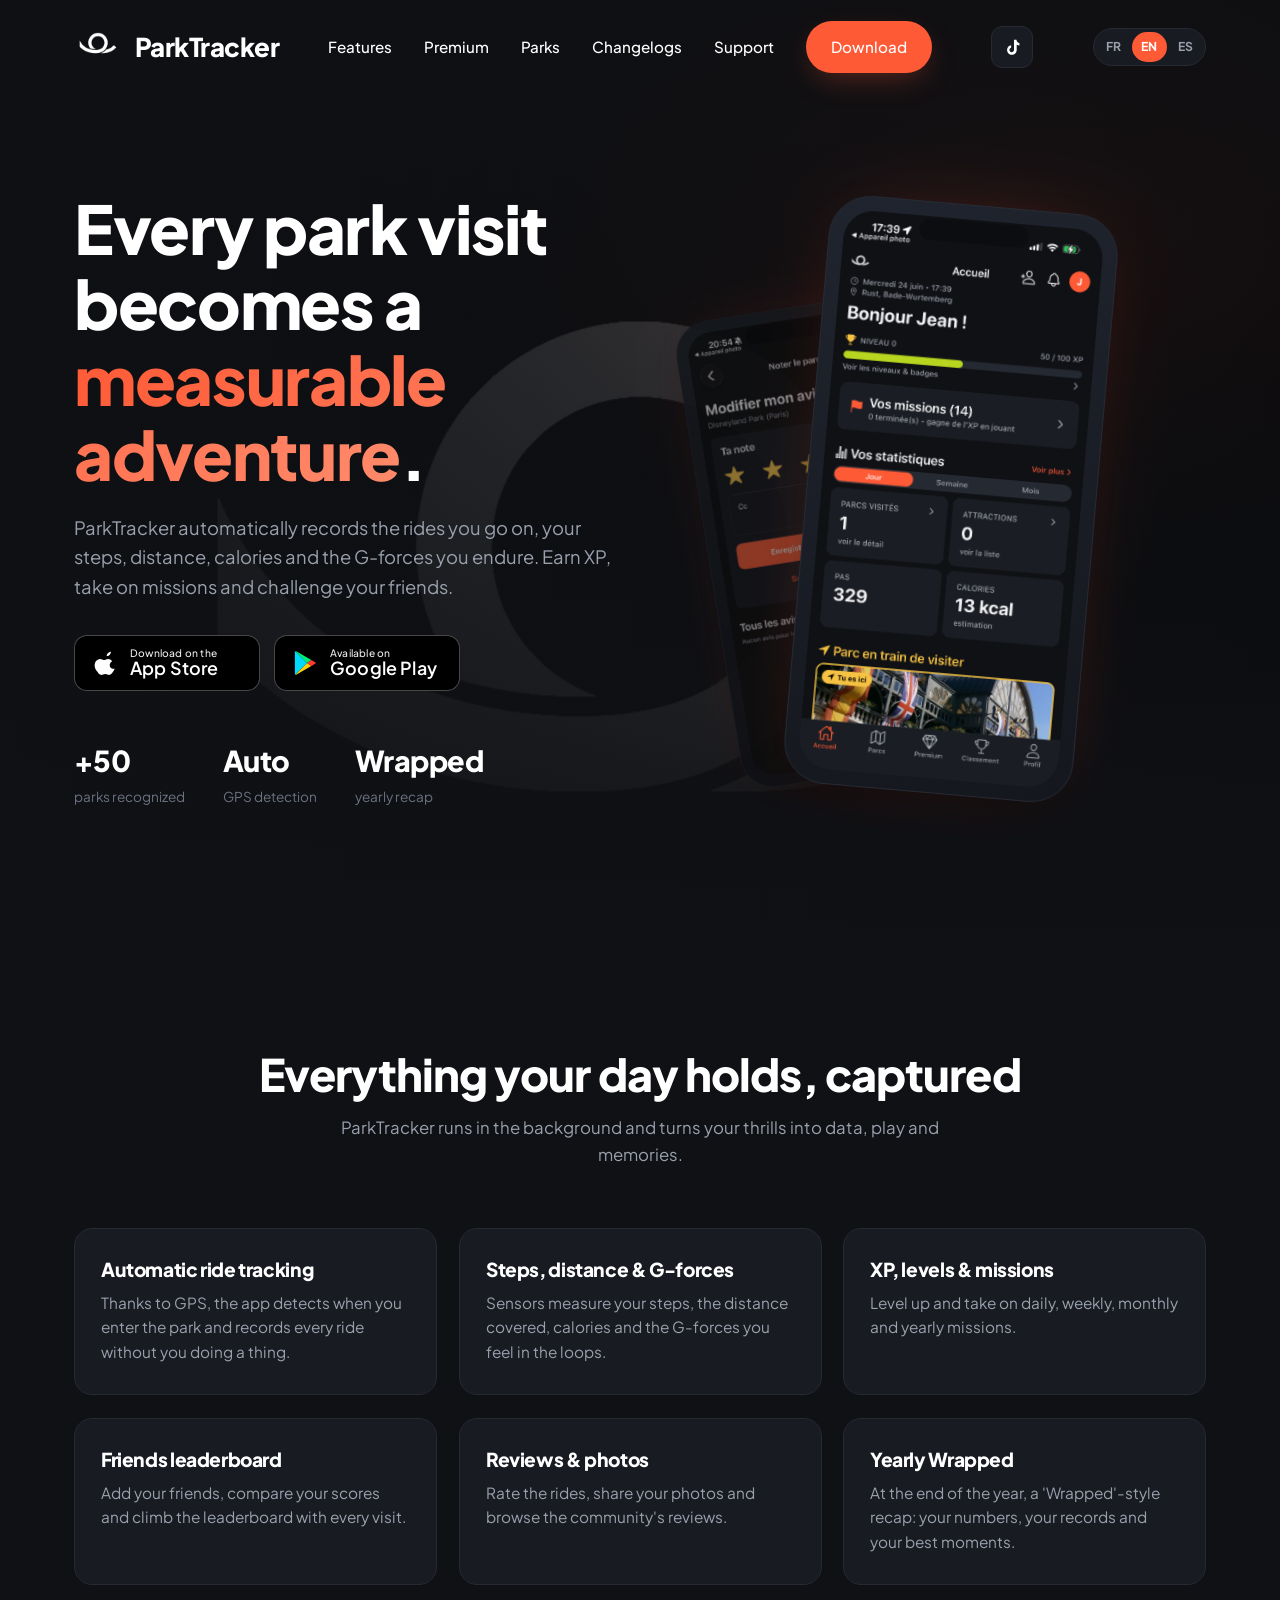
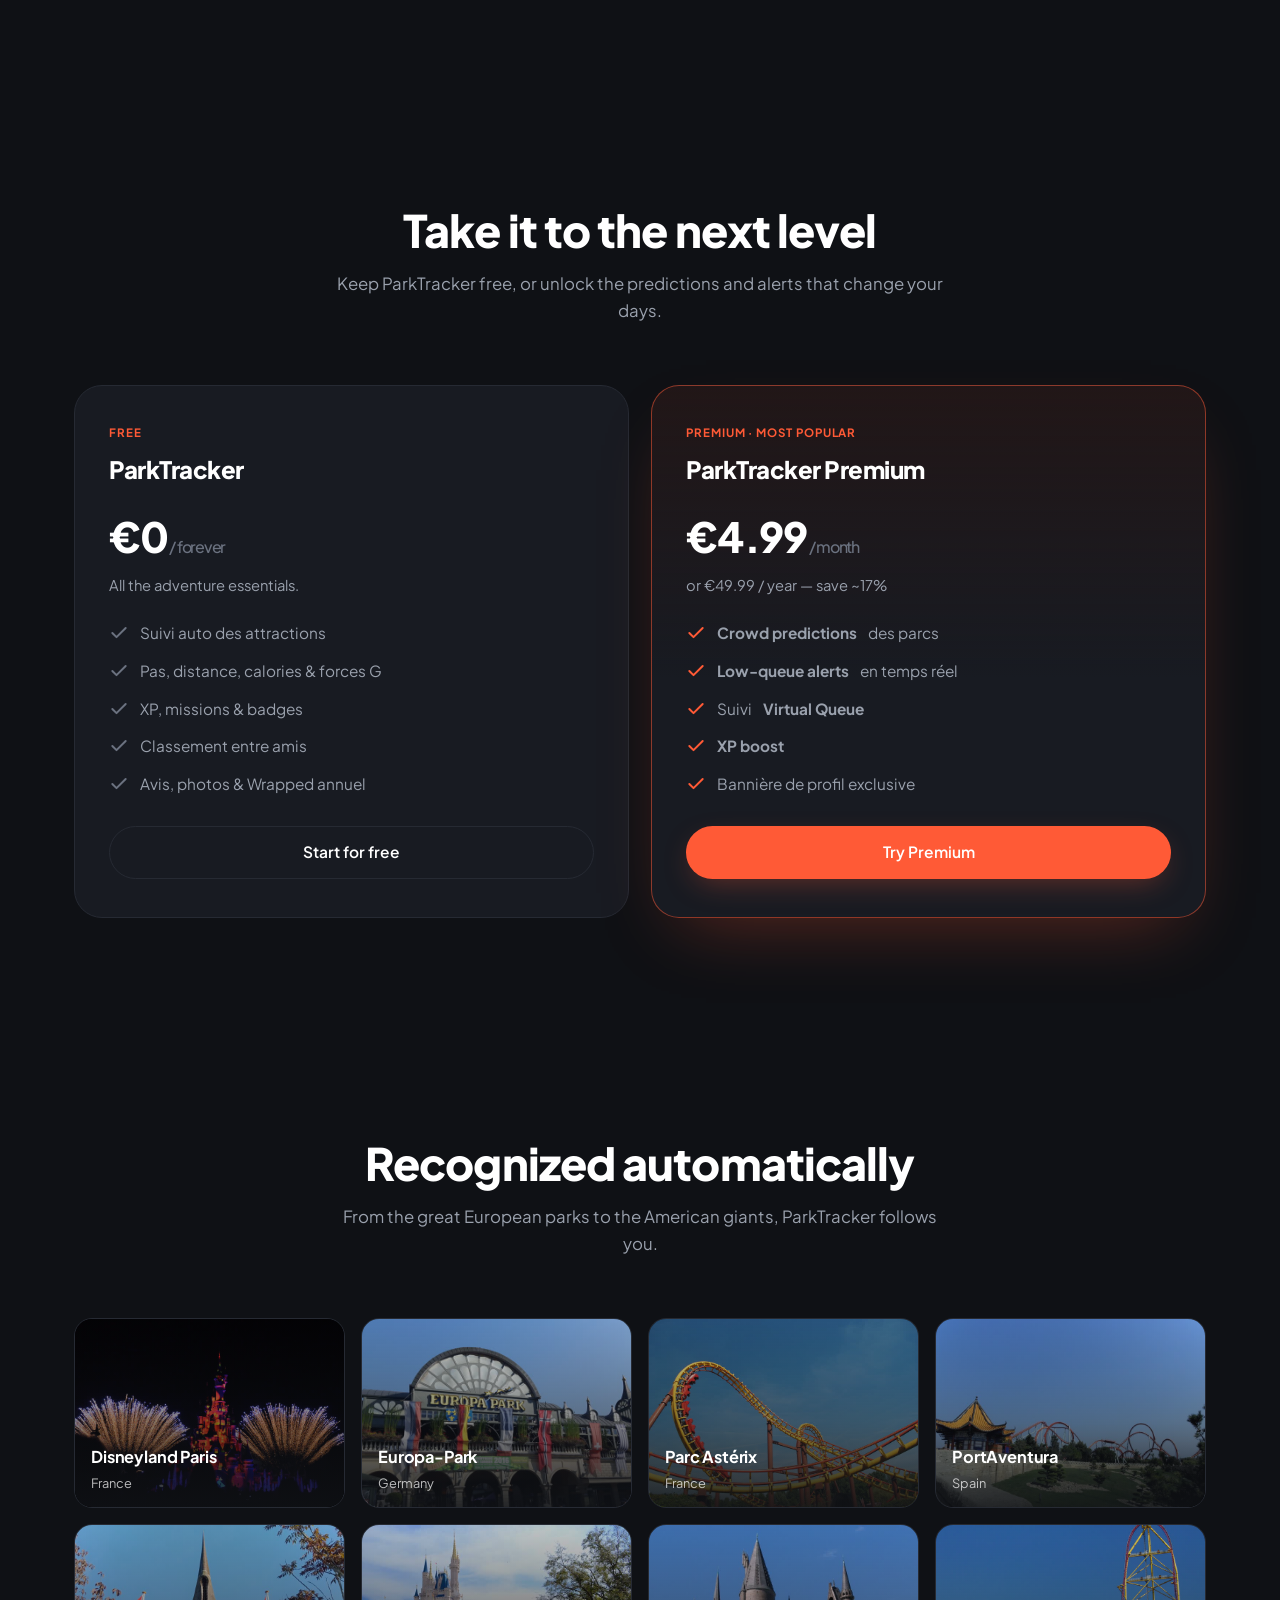
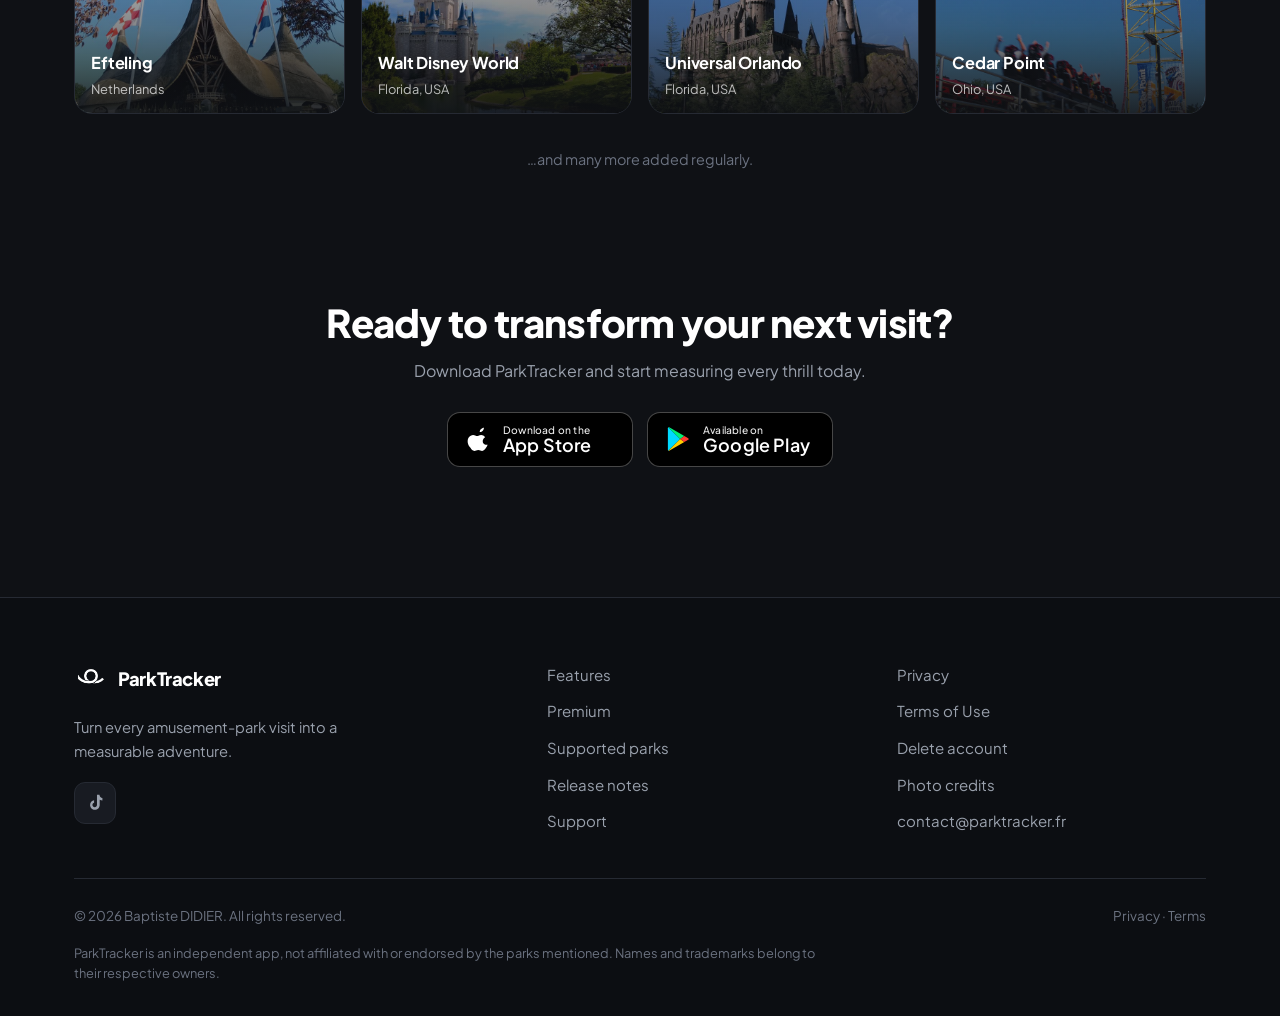
==== commit 7219d253: "Page changelogs en frise chronologique" ====
--- a/index.html
+++ b/index.html
@@ -32,6 +32,7 @@
 <li><a data-i18n="t440c8e210d" href="/#features">Fonctionnalités</a></li>
 <li><a data-i18n="t8d5e7e72f1" href="/#premium">Premium</a></li>
 <li><a data-i18n="t3a85e3f46f" href="/#parks">Parcs</a></li>
+<li><a data-i18n="nv_nav_link" href="/nouveautes">Changelogs</a></li>
 <li><a data-i18n="t1741ec6ed6" href="/assistance">Assistance</a></li>
 <li>
 <a class="btn btn-primary nav-cta" data-i18n="t294cb28445" href="#download">Télécharger</a>
@@ -286,6 +287,7 @@
 <li><a data-i18n="t440c8e210d" href="/#features">Fonctionnalités</a></li>
 <li><a data-i18n="t8d5e7e72f1" href="/#premium">Premium</a></li>
 <li><a data-i18n="t613b7c2ceb" href="/#parks">Parcs supportés</a></li>
+<li><a data-i18n="nv_footer_link" href="/nouveautes">Nouveautés</a></li>
 <li><a data-i18n="t1741ec6ed6" href="/assistance">Assistance</a></li>
 </ul>
 </div>
--- a/css/style.css
+++ b/css/style.css
@@ -1261,6 +1261,152 @@
   margin-bottom: 30px;
 }
 
+/* ---------- Nouveautés : frise chronologique verticale ---------- */
+.timeline {
+  position: relative;
+  padding-left: 42px;
+}
+/* Le fil vertical, vif en haut puis qui s'estompe vers le passé */
+.timeline::before {
+  content: "";
+  position: absolute;
+  left: 11px;
+  top: 18px;
+  bottom: 4px;
+  width: 2px;
+  border-radius: 2px;
+  background: linear-gradient(
+    180deg,
+    var(--accent) 0%,
+    rgba(255, 90, 54, 0.5) 10%,
+    #333844 30%,
+    #333844 84%,
+    rgba(51, 56, 68, 0) 100%
+  );
+}
+
+.release {
+  position: relative;
+  background: var(--surface);
+  border: 1px solid var(--border);
+  border-radius: var(--radius);
+  padding: 24px 26px;
+  margin-bottom: 26px;
+  transition: transform 0.4s var(--ease), border-color 0.4s var(--ease),
+    box-shadow 0.4s var(--ease);
+}
+.release:last-child {
+  margin-bottom: 0;
+}
+.release:hover {
+  transform: translateY(-3px);
+  border-color: #3a3f4b;
+  box-shadow: var(--shadow);
+}
+
+/* Pastille posée sur le fil */
+.release::before {
+  content: "";
+  position: absolute;
+  left: -36px;
+  top: 27px;
+  width: 12px;
+  height: 12px;
+  border-radius: 50%;
+  background: var(--surface-2);
+  border: 2px solid var(--border);
+  box-shadow: 0 0 0 5px var(--bg);
+  z-index: 1;
+}
+/* Petit trait qui relie la pastille à la carte */
+.release::after {
+  content: "";
+  position: absolute;
+  left: -24px;
+  top: 32px;
+  width: 24px;
+  height: 2px;
+  background: var(--border);
+}
+
+/* Version la plus récente : accentuée */
+.release.is-latest {
+  border-color: rgba(255, 90, 54, 0.45);
+  background: linear-gradient(180deg, rgba(255, 90, 54, 0.09), var(--surface) 60%);
+  box-shadow: 0 24px 60px -34px var(--accent-glow);
+}
+.release.is-latest::before {
+  background: var(--accent);
+  border-color: var(--accent);
+  box-shadow: 0 0 0 5px var(--bg), 0 0 18px 2px var(--accent-glow);
+  animation: releasePulse 2.6s ease-in-out infinite;
+}
+.release.is-latest::after {
+  background: rgba(255, 90, 54, 0.45);
+}
+@keyframes releasePulse {
+  0%,
+  100% {
+    box-shadow: 0 0 0 5px var(--bg), 0 0 18px 2px var(--accent-glow);
+  }
+  50% {
+    box-shadow: 0 0 0 5px var(--bg), 0 0 26px 6px var(--accent-glow);
+  }
+}
+
+.release-head {
+  display: flex;
+  align-items: center;
+  gap: 12px;
+  flex-wrap: wrap;
+  margin-bottom: 18px;
+}
+.release-version {
+  font-size: 1.42rem;
+  font-weight: 800;
+  letter-spacing: -0.01em;
+  font-variant-numeric: tabular-nums;
+}
+.release.is-latest .release-version {
+  color: var(--accent);
+}
+.release-badge {
+  font-size: 0.7rem;
+  font-weight: 700;
+  letter-spacing: 0.08em;
+  text-transform: uppercase;
+  color: var(--accent);
+  background: var(--accent-soft);
+  border: 1px solid rgba(255, 90, 54, 0.3);
+  border-radius: 999px;
+  padding: 5px 12px;
+}
+.release-list {
+  display: flex;
+  flex-direction: column;
+  gap: 11px;
+}
+.release-list li {
+  position: relative;
+  padding-left: 22px;
+  color: var(--text-muted);
+  font-size: 0.97rem;
+  line-height: 1.55;
+}
+.release-list li::before {
+  content: "";
+  position: absolute;
+  left: 3px;
+  top: 0.6em;
+  width: 6px;
+  height: 6px;
+  border-radius: 50%;
+  background: var(--text-dim);
+}
+.release.is-latest .release-list li::before {
+  background: var(--accent);
+}
+
 .callout {
   background: var(--surface);
   border: 1px solid var(--border);
@@ -1427,6 +1573,26 @@
 /* ===========================================================
    Responsive
    =========================================================== */
+/* Ecrans intermediaires : on resserre la nav pour que tous les liens tiennent */
+@media (max-width: 1120px) {
+  .nav-links {
+    gap: 20px;
+  }
+  .nav-links a {
+    font-size: 0.9rem;
+  }
+  .site-header .brand {
+    font-size: 1.42rem;
+  }
+  .site-header .brand .logo {
+    width: 42px;
+    height: 42px;
+  }
+  .nav-social {
+    display: none;
+  }
+}
+
 @media (max-width: 980px) {
   .hero-grid {
     grid-template-columns: 1fr;
@@ -1449,10 +1615,8 @@
   }
 }
 
-@media (max-width: 720px) {
-  .section {
-    padding: 80px 0;
-  }
+/* Sous 940px : la nav ne tient plus sur une ligne, on passe au menu deroulant */
+@media (max-width: 940px) {
   .nav-links {
     position: fixed;
     inset: 94px 0 auto 0;
@@ -1473,8 +1637,35 @@
     visibility: visible;
     transition: transform 0.4s var(--ease), visibility 0s;
   }
+  .nav-links a {
+    font-size: 1rem;
+  }
   .nav-toggle {
     display: flex;
+  }
+}
+
+@media (max-width: 720px) {
+  .section {
+    padding: 80px 0;
+  }
+  /* Frise resserrée sur téléphone */
+  .timeline {
+    padding-left: 28px;
+  }
+  .timeline::before {
+    left: 7px;
+  }
+  .release {
+    padding: 20px 20px;
+    margin-bottom: 20px;
+  }
+  .release::before {
+    left: -26px;
+  }
+  .release::after {
+    left: -14px;
+    width: 14px;
   }
   /* Sur téléphone : on masque la maquette du téléphone */
   .hero-visual {
